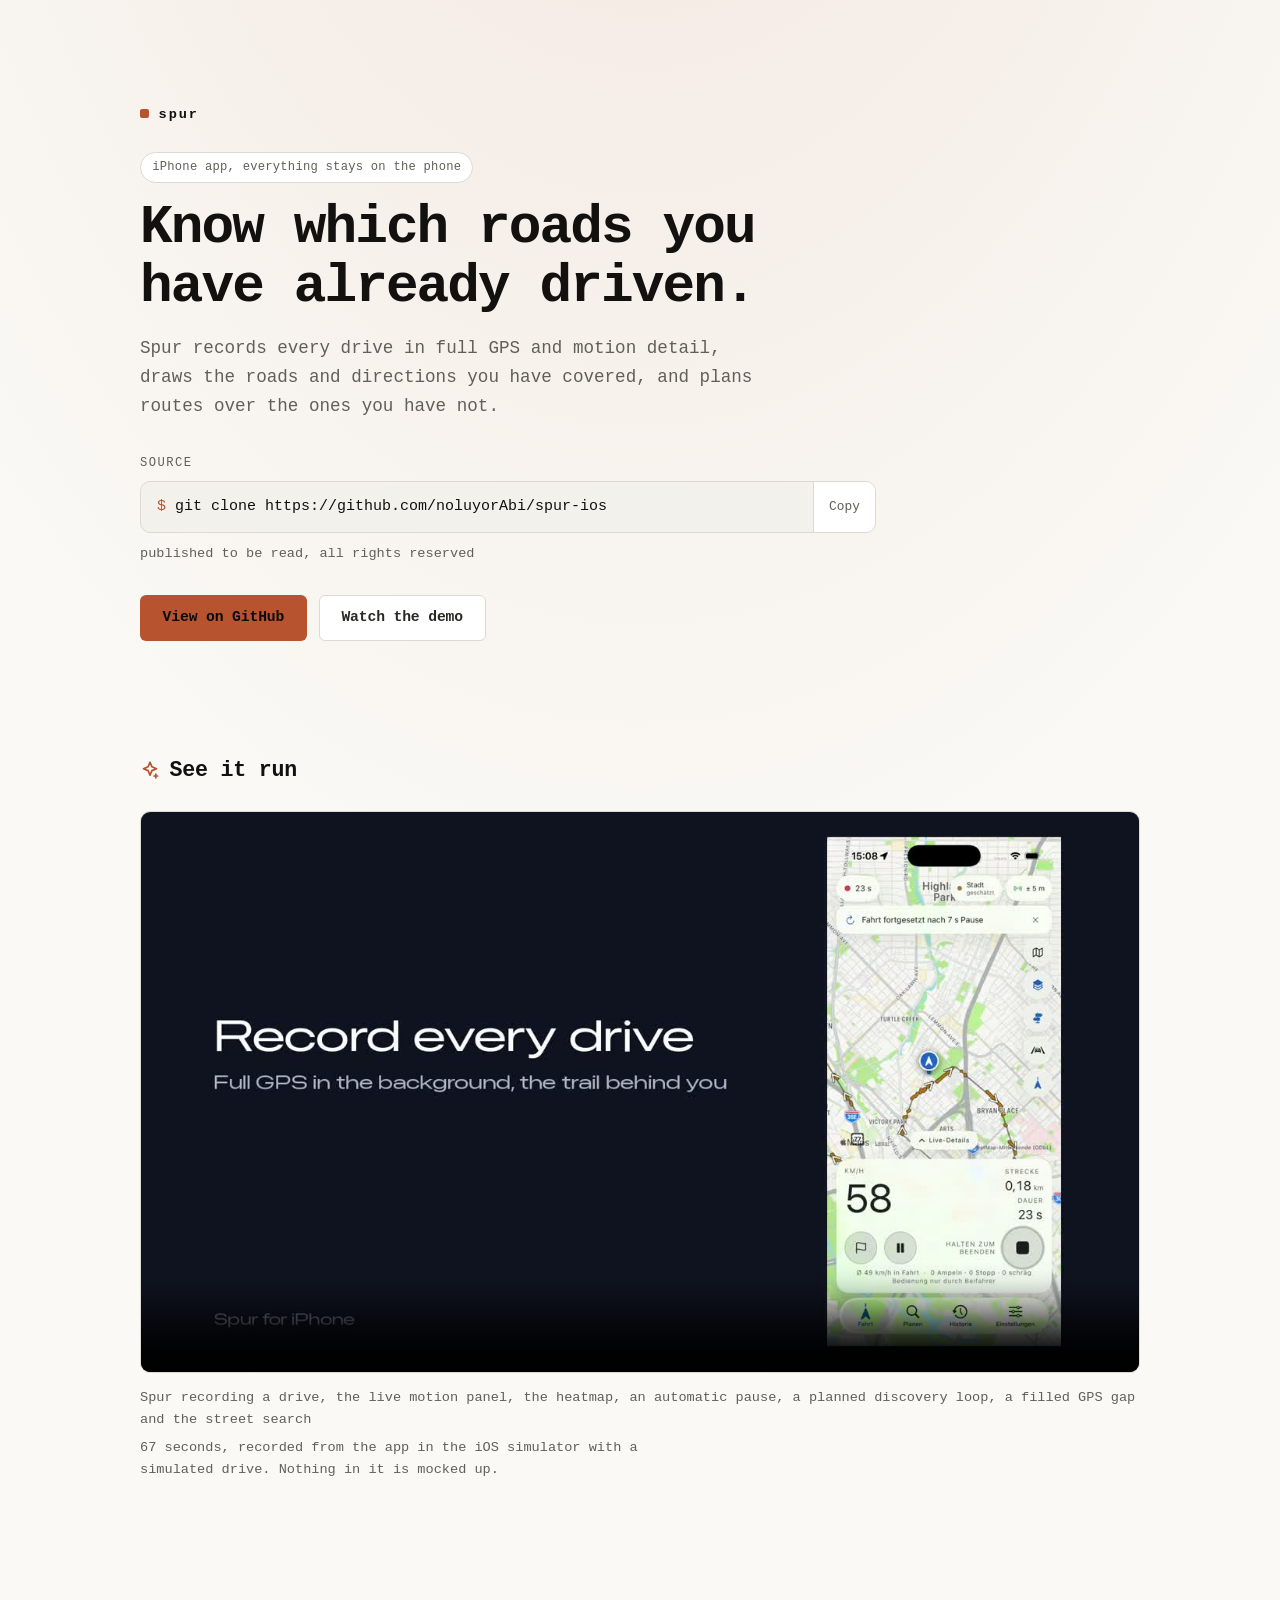
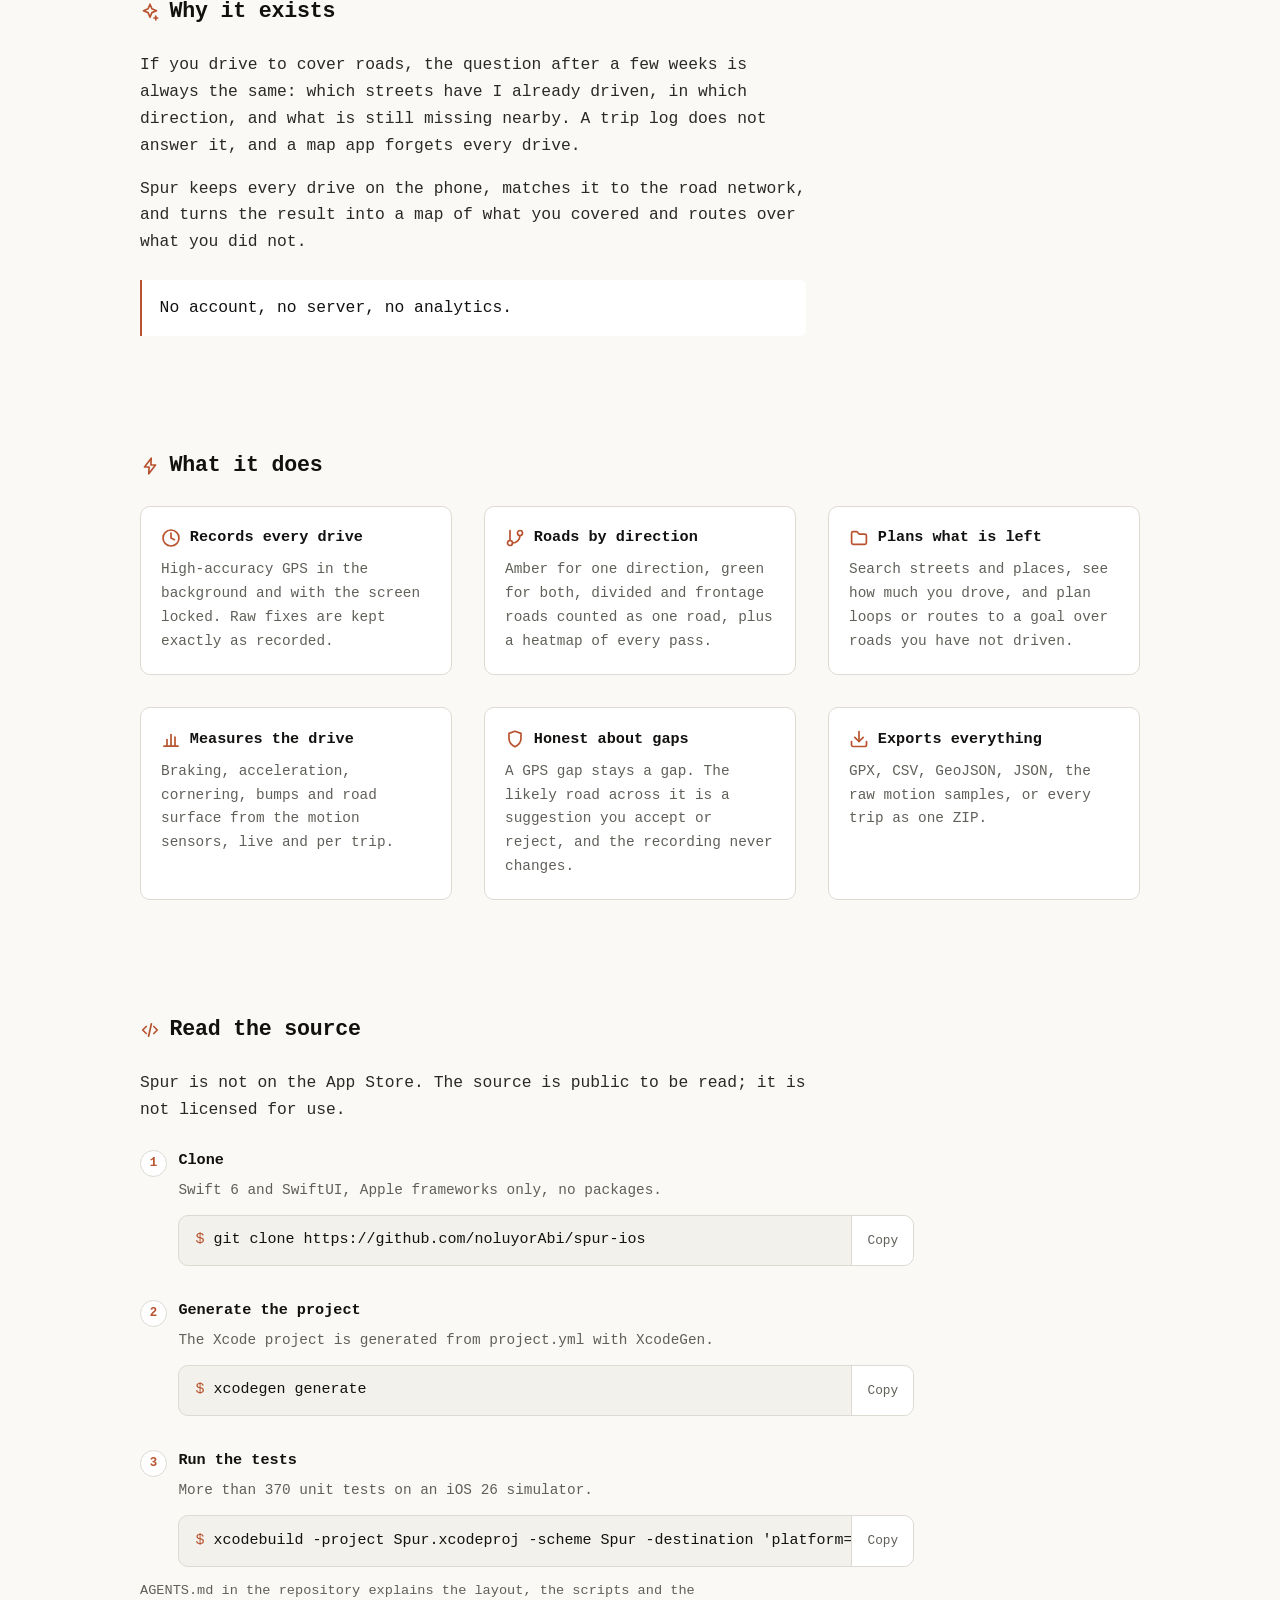
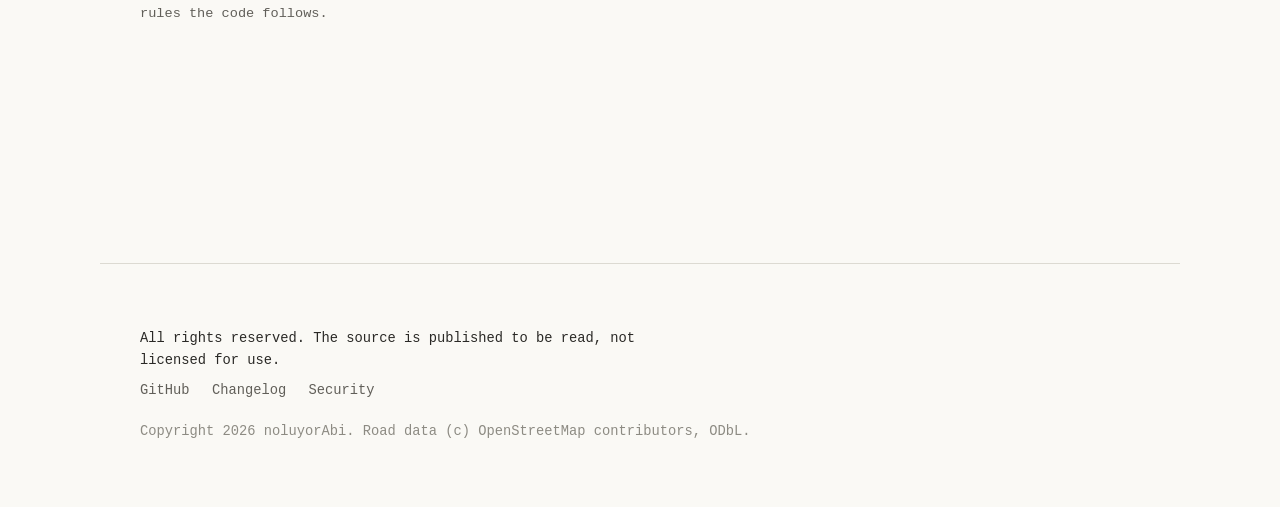
==== landing/index.html @ 92e5b40a "docs: landing page and the link to it landing/ is a static page deployed to spur-ios.vercel.app, gen" ====
<!doctype html>
<html lang="en">
<head>
  <meta charset="utf-8">
  <meta name="viewport" content="width=device-width, initial-scale=1">

  <!--
    Everything between launch:head:start and launch:head:end is generated from
    content.json by sync.mjs. Do not hand edit it; edit content.json and run
    "node sync.mjs".
  -->
  <!-- launch:head:start -->
  <title>Spur, know which roads you have already driven</title>
  <meta name="description" content="An iPhone app that records every drive in full GPS and motion detail, shows the roads and directions you have covered, and plans routes over the ones you have not. Everything stays on the phone.">
  <meta name="theme-color" content="#0e1220">
  <link rel="canonical" href="https://spur-ios.vercel.app">

  <meta property="og:type" content="website">
  <meta property="og:site_name" content="Spur">
  <meta property="og:title" content="Spur, know which roads you have already driven">
  <meta property="og:description" content="An iPhone app that records every drive in full GPS and motion detail, shows the roads and directions you have covered, and plans routes over the ones you have not. Everything stays on the phone.">
  <meta property="og:url" content="https://spur-ios.vercel.app">
  <meta property="og:image" content="https://spur-ios.vercel.app/assets/social-card.png">
  <meta property="og:image:alt" content="Spur on an iPhone: every road you have driven, amber one way, green both ways">
  <meta property="og:image:width" content="1200">
  <meta property="og:image:height" content="630">

  <meta name="twitter:card" content="summary_large_image">
  <meta name="twitter:title" content="Spur, know which roads you have already driven">
  <meta name="twitter:description" content="An iPhone app that records every drive in full GPS and motion detail, shows the roads and directions you have covered, and plans routes over the ones you have not. Everything stays on the phone.">
  <meta name="twitter:image" content="https://spur-ios.vercel.app/assets/social-card.png">
  <meta name="twitter:image:alt" content="Spur on an iPhone: every road you have driven, amber one way, green both ways">
  <!-- launch:head:end -->

  <link rel="icon" href="assets/favicon.svg" type="image/svg+xml">
  <link rel="stylesheet" href="styles.css">
  <script src="app.js" defer></script>
</head>

<body>
  <a class="skip-link" href="#main">Skip to content</a>

  <main id="main">

    <!-- Hero -->
    <section class="section hero" aria-labelledby="hero-heading">
      <!-- launch:hero:start -->
      <p class="wordmark">Spur</p>
      <p class="eyebrow">iPhone app, everything stays on the phone</p>
      <h1 class="hero-title" id="hero-heading">Know which roads you have already driven.</h1>
      <p class="hero-sub">Spur records every drive in full GPS and motion detail, draws the roads and directions you have covered, and plans routes over the ones you have not.</p>

      <div class="install-strip">
        <p class="install-label" id="hero-install-label">Source</p>
        <div class="copy">
          <pre class="copy-code" id="hero-install"><code>git clone https://github.com/noluyorAbi/spur-ios</code></pre>
          <button class="copy-btn" type="button" data-copy-target="hero-install" aria-label="Copy the command git clone https://github.com/noluyorAbi/spur-ios to the clipboard">
            <span class="copy-btn-label" aria-hidden="true">Copy</span>
          </button>
        </div>
        <p class="install-then">published to be read, all rights reserved</p>
      </div>

      <p class="cta-row">
        <a class="btn btn-primary" href="https://github.com/noluyorAbi/spur-ios?utm_source=landing&amp;utm_medium=hero-primary&amp;utm_campaign=spur-ios" data-utm-slot="hero-primary" rel="noopener">View on GitHub</a>
        <a class="btn btn-secondary" href="#demo" data-utm-slot="hero-secondary">Watch the demo</a>
      </p>
      <!-- launch:hero:end -->
    </section>

    <!-- Demo -->
    <section class="section section-demo" aria-labelledby="demo-heading">
      <!-- launch:demo:start -->
      <h2 class="section-title" id="demo-heading"><svg class="icon section-icon" viewBox="0 0 20 20" width="20" height="20" fill="none" stroke="currentColor" stroke-width="1.7" stroke-linecap="round" stroke-linejoin="round" aria-hidden="true" focusable="false"><path d="M10 2.2 l1.9 4.6 l4.6 1.9 l-4.6 1.9 l-1.9 4.6 l-1.9-4.6 l-4.6-1.9 l4.6-1.9 z"/><line x1="15.8" y1="14.2" x2="15.8" y2="17.8"/><line x1="14" y1="16" x2="17.6" y2="16"/></svg><span>See it run</span></h2>
      <figure class="demo">
        <video
          class="demo-video"
          src="assets/demo.mp4"
          poster="assets/demo-poster.jpg"
          width="1920"
          height="1080"
          controls
         
          loop
          playsinline
          preload="none"
          aria-label="Spur recording a drive, the live motion panel, the heatmap, an automatic pause, a planned discovery loop, a filled GPS gap and the street search">
          <p>Your browser cannot play this video. <a href="assets/demo.mp4">Download the recording</a> instead.</p>
        </video>
        <figcaption class="demo-caption">
          <p class="demo-alt">Spur recording a drive, the live motion panel, the heatmap, an automatic pause, a planned discovery loop, a filled GPS gap and the street search</p>
          <p class="caption">67 seconds, recorded from the app in the iOS simulator with a simulated drive. Nothing in it is mocked up.</p>
        </figcaption>
      </figure>
      <!-- launch:demo:end -->
    </section>

    <!-- Why this exists -->
    <section class="section section-why" aria-labelledby="why-heading">
      <!-- launch:why:start -->
      <h2 class="section-title" id="why-heading"><svg class="icon section-icon" viewBox="0 0 20 20" width="20" height="20" fill="none" stroke="currentColor" stroke-width="1.7" stroke-linecap="round" stroke-linejoin="round" aria-hidden="true" focusable="false"><path d="M10 2.2 l1.9 4.6 l4.6 1.9 l-4.6 1.9 l-1.9 4.6 l-1.9-4.6 l-4.6-1.9 l4.6-1.9 z"/><line x1="15.8" y1="14.2" x2="15.8" y2="17.8"/><line x1="14" y1="16" x2="17.6" y2="16"/></svg><span>Why it exists</span></h2>
      <p class="prose">If you drive to cover roads, the question after a few weeks is always the same: which streets have I already driven, in which direction, and what is still missing nearby. A trip log does not answer it, and a map app forgets every drive.</p>
      <p class="prose">Spur keeps every drive on the phone, matches it to the road network, and turns the result into a map of what you covered and routes over what you did not.</p>
      <p class="highlight">No account, no server, no analytics.</p>
      <!-- launch:why:end -->
    </section>

    <!-- Features -->
    <section class="section section-features" aria-labelledby="features-heading">
      <!-- launch:features:start -->
      <h2 class="section-title" id="features-heading"><svg class="icon section-icon" viewBox="0 0 20 20" width="20" height="20" fill="none" stroke="currentColor" stroke-width="1.7" stroke-linecap="round" stroke-linejoin="round" aria-hidden="true" focusable="false"><path d="M11.2 2.2 L4.5 11 h4.6 l-.3 6.8 L15.5 9 h-4.6 z"/></svg><span>What it does</span></h2>
      <ul class="grid">
        <li class="card">
          <h3 class="card-title"><svg class="icon card-icon" viewBox="0 0 20 20" width="20" height="20" fill="none" stroke="currentColor" stroke-width="1.7" stroke-linecap="round" stroke-linejoin="round" aria-hidden="true" focusable="false"><circle cx="10" cy="10" r="8"/><polyline points="10 5 10 10 13.4 11.7"/></svg><span>Records every drive</span></h3>
          <p class="card-body">High-accuracy GPS in the background and with the screen locked. Raw fixes are kept exactly as recorded.</p>
        </li>
        <li class="card">
          <h3 class="card-title"><svg class="icon card-icon" viewBox="0 0 20 20" width="20" height="20" fill="none" stroke="currentColor" stroke-width="1.7" stroke-linecap="round" stroke-linejoin="round" aria-hidden="true" focusable="false"><line x1="5" y1="2.5" x2="5" y2="12.5"/><circle cx="15" cy="5" r="2.5"/><circle cx="5" cy="15" r="2.5"/><path d="M15 7.5 a7.5 7.5 0 0 1-7.5 7.5"/></svg><span>Roads by direction</span></h3>
          <p class="card-body">Amber for one direction, green for both, divided and frontage roads counted as one road, plus a heatmap of every pass.</p>
        </li>
        <li class="card">
          <h3 class="card-title"><svg class="icon card-icon" viewBox="0 0 20 20" width="20" height="20" fill="none" stroke="currentColor" stroke-width="1.7" stroke-linecap="round" stroke-linejoin="round" aria-hidden="true" focusable="false"><path d="M4.2 3.6 H7.3 a1.6 1.6 0 0 1 1.28 .64 l.86 1.15 a1.6 1.6 0 0 0 1.28 .64 H15.8 a1.6 1.6 0 0 1 1.6 1.6 v7.2 a1.6 1.6 0 0 1-1.6 1.6 H4.2 a1.6 1.6 0 0 1-1.6-1.6 V5.2 a1.6 1.6 0 0 1 1.6-1.6 z"/></svg><span>Plans what is left</span></h3>
          <p class="card-body">Search streets and places, see how much you drove, and plan loops or routes to a goal over roads you have not driven.</p>
        </li>
        <li class="card">
          <h3 class="card-title"><svg class="icon card-icon" viewBox="0 0 20 20" width="20" height="20" fill="none" stroke="currentColor" stroke-width="1.7" stroke-linecap="round" stroke-linejoin="round" aria-hidden="true" focusable="false"><line x1="2.9" y1="17.1" x2="17.1" y2="17.1"/><line x1="6" y1="17.1" x2="6" y2="10.5"/><line x1="10" y1="17.1" x2="10" y2="5.5"/><line x1="14" y1="17.1" x2="14" y2="8.2"/></svg><span>Measures the drive</span></h3>
          <p class="card-body">Braking, acceleration, cornering, bumps and road surface from the motion sensors, live and per trip.</p>
        </li>
        <li class="card">
          <h3 class="card-title"><svg class="icon card-icon" viewBox="0 0 20 20" width="20" height="20" fill="none" stroke="currentColor" stroke-width="1.7" stroke-linecap="round" stroke-linejoin="round" aria-hidden="true" focusable="false"><path d="M10 2.2 l6 2.2 v5.1 c0 3.9-2.6 6.5-6 8.3 c-3.4-1.8-6-4.4-6-8.3 V4.4 z"/></svg><span>Honest about gaps</span></h3>
          <p class="card-body">A GPS gap stays a gap. The likely road across it is a suggestion you accept or reject, and the recording never changes.</p>
        </li>
        <li class="card">
          <h3 class="card-title"><svg class="icon card-icon" viewBox="0 0 20 20" width="20" height="20" fill="none" stroke="currentColor" stroke-width="1.7" stroke-linecap="round" stroke-linejoin="round" aria-hidden="true" focusable="false"><path d="M17.5 12.5 v3.3 a1.7 1.7 0 0 1-1.7 1.7 H4.2 a1.7 1.7 0 0 1-1.7-1.7 v-3.3"/><polyline points="5.8 8.3 10 12.5 14.2 8.3"/><line x1="10" y1="12.5" x2="10" y2="2.5"/></svg><span>Exports everything</span></h3>
          <p class="card-body">GPX, CSV, GeoJSON, JSON, the raw motion samples, or every trip as one ZIP.</p>
        </li>
      </ul>
      <!-- launch:features:end -->
    </section>

    <!-- Install and usage -->
    <section class="section section-install" aria-labelledby="install-heading">
      <!-- launch:install:start -->
      <h2 class="section-title" id="install-heading"><svg class="icon section-icon" viewBox="0 0 20 20" width="20" height="20" fill="none" stroke="currentColor" stroke-width="1.7" stroke-linecap="round" stroke-linejoin="round" aria-hidden="true" focusable="false"><polyline points="6.2 6.5 2.7 10 6.2 13.5"/><polyline points="13.8 6.5 17.3 10 13.8 13.5"/><line x1="11.4" y1="3.8" x2="8.6" y2="16.2"/></svg><span>Read the source</span></h2>
      <p class="prose">Spur is not on the App Store. The source is public to be read; it is not licensed for use.</p>
      <ol class="steps">
        <li class="step">
          <h3 class="step-title">Clone</h3>
          <p class="step-body">Swift 6 and SwiftUI, Apple frameworks only, no packages.</p>
          <div class="copy">
          <pre class="copy-code" id="install-step-1"><code>git clone https://github.com/noluyorAbi/spur-ios</code></pre>
          <button class="copy-btn" type="button" data-copy-target="install-step-1" aria-label="Copy the command git clone https://github.com/noluyorAbi/spur-ios to the clipboard">
            <span class="copy-btn-label" aria-hidden="true">Copy</span>
          </button>
        </div>
        </li>
        <li class="step">
          <h3 class="step-title">Generate the project</h3>
          <p class="step-body">The Xcode project is generated from project.yml with XcodeGen.</p>
          <div class="copy">
          <pre class="copy-code" id="install-step-2"><code>xcodegen generate</code></pre>
          <button class="copy-btn" type="button" data-copy-target="install-step-2" aria-label="Copy the command xcodegen generate to the clipboard">
            <span class="copy-btn-label" aria-hidden="true">Copy</span>
          </button>
        </div>
        </li>
        <li class="step">
          <h3 class="step-title">Run the tests</h3>
          <p class="step-body">More than 370 unit tests on an iOS 26 simulator.</p>
          <div class="copy">
          <pre class="copy-code" id="install-step-3"><code>xcodebuild -project Spur.xcodeproj -scheme Spur -destination 'platform=iOS Simulator,name=iPhone 17 Pro' test</code></pre>
          <button class="copy-btn" type="button" data-copy-target="install-step-3" aria-label="Copy the command xcodebuild -project Spur.xcodeproj -scheme Spur -destination 'platform=iOS Simulator,name=iPhone 17 Pro' test to the clipboard">
            <span class="copy-btn-label" aria-hidden="true">Copy</span>
          </button>
        </div>
        </li>
      </ol>
      <p class="note">AGENTS.md in the repository explains the layout, the scripts and the rules the code follows.</p>
      <!-- launch:install:end -->
    </section>

  </main>

  <footer class="section site-footer">
    <!-- launch:footer:start -->
      <p class="footer-license">All rights reserved. The source is published to be read, not licensed for use.</p>
      
      <nav class="footer-links" aria-label="Elsewhere">
        <a class="footer-link" href="https://github.com/noluyorAbi/spur-ios?utm_source=landing&amp;utm_medium=footer-repo&amp;utm_campaign=spur-ios" data-utm-slot="footer-repo" rel="noopener">GitHub</a>
        <a class="footer-link" href="https://github.com/noluyorAbi/spur-ios/blob/main/CHANGELOG.md?utm_source=landing&amp;utm_medium=footer-changelog&amp;utm_campaign=spur-ios" data-utm-slot="footer-changelog" rel="noopener">Changelog</a>
        <a class="footer-link" href="https://github.com/noluyorAbi/spur-ios/security/policy?utm_source=landing&amp;utm_medium=footer-security&amp;utm_campaign=spur-ios" data-utm-slot="footer-security" rel="noopener">Security</a>
      </nav>
      <p class="footer-copy">Copyright 2026 noluyorAbi. Road data (c) OpenStreetMap contributors, ODbL.</p>
    <!-- launch:footer:end -->
  </footer>

  <div class="toast" id="toast" role="status" aria-live="polite"></div>
</body>
</html>
---- landing/styles.css ----
/* ==========================================================================
   Landing page styles. No framework, no build step, no remote request.

   Palette and easing are the shared launch design tokens. They are identical
   to the ones the Remotion demo template uses, so the page and the video read
   as one piece of work. Change them in :root only.
   ========================================================================== */

/* --------------------------------------------------------------- typeface */
/*
  JetBrains Mono, resolved in this order:
    1. a copy already installed on the visitor's machine (local())
    2. a woff2 you drop into fonts/ (see fonts/README.md)
    3. the platform monospace stack in --font-mono

  Every source is same origin or local. Nothing here reaches a CDN, which is
  what keeps the strict Content-Security-Policy in vercel.json satisfiable.
  If you ship no woff2 the @font-face block simply does not match and the
  fallback stack takes over, which is a supported outcome, not a bug.
*/
@font-face {
  font-family: "JetBrains Mono Local";
  font-style: normal;
  font-weight: 400 700;
  font-display: swap;
  src:
    local("JetBrains Mono"),
    local("JetBrainsMono-Regular"),
    url("fonts/JetBrainsMono-Regular.woff2") format("woff2");
}

@font-face {
  font-family: "JetBrains Mono Local";
  font-style: normal;
  font-weight: 700;
  font-display: swap;
  src:
    local("JetBrains Mono Bold"),
    local("JetBrainsMono-Bold"),
    url("fonts/JetBrainsMono-Bold.woff2") format("woff2");
}

/* ----------------------------------------------------------------- tokens */
:root {
  /* Shared launch tokens. Do not drift from these. */
  --coral: #d97757;
  --coral-deep: #c6613f;
  --bg: #0b0b0b;
  --frame: #060606;
  --panel: #1a1a19;
  --panel-high: #20201f;
  --border: #383835;
  --dim: #7b7974;
  --text: #e4e3dd;
  --bright: #faf9f5;

  /* Derived, not part of the shared set. --dim sits at 4.3:1 on --bg, which is
     below the 4.5:1 body text floor, so it is used for rules, icons and
     decoration only. --dim-text is the readable secondary tone at 6.2:1. */
  --dim-text: #96948d;

  --ease: cubic-bezier(0.165, 0.84, 0.44, 1);
  --radius: 10px;
  --radius-sm: 6px;
  --measure: 68ch;
  --shell: 1080px;
  --gap: clamp(1rem, 3vw, 2rem);
  --section-y: clamp(3.5rem, 9vw, 7rem);

  --font-mono:
    "JetBrains Mono Local", ui-monospace, SFMono-Regular, "SF Mono", Menlo,
    Consolas, "Liberation Mono", monospace;

  color-scheme: dark light;
}

/* The dark treatment is the design. Light mode is a faithful inversion for
   people who have asked their operating system for one. */
@media (prefers-color-scheme: light) {
  :root {
    --coral: #b8532f;
    --coral-deep: #97401f;
    --bg: #faf9f5;
    --frame: #f2f1eb;
    --panel: #ffffff;
    --panel-high: #f6f5f0;
    --border: #dcdad2;
    --dim: #8d8b83;
    --dim-text: #615f59;
    --text: #2a2926;
    --bright: #121110;
  }
}

/* -------------------------------------------------------------- baseline */
*,
*::before,
*::after {
  box-sizing: border-box;
}

html {
  -webkit-text-size-adjust: 100%;
  scroll-behavior: smooth;
}

body {
  margin: 0;
  /* No element may push the page sideways. */
  overflow-x: hidden;
  background-color: var(--bg);
  background-image:
    radial-gradient(
      120% 70% at 50% -18%,
      color-mix(in srgb, var(--coral) 13%, transparent) 0%,
      transparent 62%
    );
  background-repeat: no-repeat;
  color: var(--text);
  font-family: var(--font-mono);
  font-size: clamp(0.95rem, 0.9rem + 0.2vw, 1.02rem);
  line-height: 1.65;
  font-variant-ligatures: none;
  -webkit-font-smoothing: antialiased;
}

img,
video,
svg {
  max-width: 100%;
}

a {
  color: var(--coral);
  text-decoration-color: color-mix(in srgb, var(--coral) 45%, transparent);
  text-underline-offset: 0.22em;
  transition: color 0.18s var(--ease);
}

a:hover {
  color: var(--bright);
  text-decoration-color: currentColor;
}

:focus-visible {
  outline: 2px solid var(--coral);
  outline-offset: 3px;
  border-radius: 3px;
}

::selection {
  background: color-mix(in srgb, var(--coral) 32%, transparent);
  color: var(--bright);
}

.skip-link {
  position: absolute;
  left: -9999px;
  top: 0;
  z-index: 10;
  padding: 0.65rem 1rem;
  background: var(--panel-high);
  border: 1px solid var(--border);
  border-radius: var(--radius-sm);
  color: var(--bright);
  text-decoration: none;
}

.skip-link:focus {
  left: 1rem;
  top: 1rem;
}

/* -------------------------------------------------------------- structure */
.section {
  width: 100%;
  max-width: var(--shell);
  margin-inline: auto;
  padding-inline: clamp(1.1rem, 5vw, 2.5rem);
  padding-block: var(--section-y);
}

.section + .section {
  padding-block-start: 0;
}

.section-title {
  display: flex;
  align-items: center;
  gap: 0.6rem;
  margin: 0 0 1.4rem;
  font-size: clamp(1.05rem, 0.95rem + 0.6vw, 1.35rem);
  font-weight: 700;
  letter-spacing: -0.01em;
  color: var(--bright);
}

.icon {
  flex: 0 0 auto;
  width: 20px;
  height: 20px;
}

.section-icon {
  color: var(--coral);
}

.prose {
  max-width: var(--measure);
  margin: 0 0 1rem;
  color: var(--text);
}

.note,
.caption {
  max-width: var(--measure);
  color: var(--dim-text);
  font-size: 0.85rem;
}

/* ------------------------------------------------------------------- hero */
.hero {
  padding-block-start: clamp(3rem, 10vw, 6.5rem);
  text-align: left;
}

.wordmark {
  margin: 0 0 1.6rem;
  font-size: 0.85rem;
  font-weight: 700;
  letter-spacing: 0.14em;
  text-transform: lowercase;
  color: var(--bright);
}

.wordmark::before {
  content: "";
  display: inline-block;
  width: 9px;
  height: 9px;
  margin-inline-end: 0.6rem;
  border-radius: 2px;
  background: var(--coral);
  vertical-align: baseline;
}

.eyebrow {
  display: inline-block;
  margin: 0 0 1rem;
  padding: 0.28rem 0.7rem;
  border: 1px solid var(--border);
  border-radius: 999px;
  background: var(--panel);
  color: var(--dim-text);
  font-size: 0.76rem;
  letter-spacing: 0.02em;
}

.hero-title {
  max-width: 20ch;
  margin: 0 0 1.1rem;
  font-size: clamp(1.9rem, 1.15rem + 3.6vw, 3.4rem);
  font-weight: 700;
  line-height: 1.08;
  letter-spacing: -0.035em;
  color: var(--bright);
  text-wrap: balance;
}

.hero-sub {
  max-width: 58ch;
  margin: 0 0 2rem;
  font-size: clamp(0.98rem, 0.93rem + 0.3vw, 1.1rem);
  color: var(--dim-text);
}

.install-strip {
  margin: 0 0 1.8rem;
}

.install-label {
  margin: 0 0 0.5rem;
  font-size: 0.76rem;
  letter-spacing: 0.12em;
  text-transform: uppercase;
  color: var(--dim-text);
}

.install-then {
  margin: 0.65rem 0 0;
  font-size: 0.85rem;
  color: var(--dim-text);
}

/* --------------------------------------------------------- copyable code */
.copy {
  display: flex;
  align-items: stretch;
  gap: 0;
  min-width: 0;
  max-width: 46rem;
  border: 1px solid var(--border);
  border-radius: var(--radius);
  background: var(--frame);
  overflow: hidden;
}

.copy-code {
  /* The code, and only the code, scrolls sideways. */
  flex: 1 1 auto;
  min-width: 0;
  margin: 0;
  padding: 0.85rem 1rem;
  overflow-x: auto;
  overscroll-behavior-x: contain;
  font-size: 0.92em;
  line-height: 1.5;
  color: var(--bright);
  white-space: pre;
  tab-size: 2;
}

.copy-code::before {
  content: "$ ";
  color: var(--coral);
}

.copy-btn {
  flex: 0 0 auto;
  padding-inline: 0.95rem;
  border: 0;
  border-inline-start: 1px solid var(--border);
  background: var(--panel);
  color: var(--dim-text);
  font: inherit;
  font-size: 0.8rem;
  cursor: pointer;
  transition:
    background-color 0.18s var(--ease),
    color 0.18s var(--ease);
}

.copy-btn:hover {
  background: var(--panel-high);
  color: var(--bright);
}

.copy-btn[data-copied="true"] {
  color: var(--coral);
}

/* ---------------------------------------------------------------- buttons */
.cta-row {
  display: flex;
  flex-wrap: wrap;
  gap: 0.75rem;
  margin: 0;
}

.btn {
  display: inline-flex;
  align-items: center;
  justify-content: center;
  min-height: 46px;
  padding: 0 1.35rem;
  border: 1px solid transparent;
  border-radius: var(--radius-sm);
  font-size: 0.92rem;
  font-weight: 700;
  letter-spacing: -0.01em;
  text-decoration: none;
  transition:
    transform 0.2s var(--ease),
    background-color 0.2s var(--ease),
    border-color 0.2s var(--ease),
    color 0.2s var(--ease);
}

.btn-primary {
  background: var(--coral);
  color: #0b0b0b;
}

.btn-primary:hover {
  background: var(--coral-deep);
  color: #0b0b0b;
  transform: translateY(-1px);
}

.btn-secondary {
  border-color: var(--border);
  background: var(--panel);
  color: var(--text);
}

.btn-secondary:hover {
  border-color: var(--dim);
  background: var(--panel-high);
  color: var(--bright);
  transform: translateY(-1px);
}

/* ------------------------------------------------------------------- demo */
.demo {
  margin: 0;
}

.demo-video {
  display: block;
  width: 100%;
  height: auto;
  aspect-ratio: 16 / 9;
  border: 1px solid var(--border);
  border-radius: var(--radius);
  background: var(--frame);
  object-fit: cover;
}

.demo-caption {
  margin-top: 0.85rem;
  color: var(--dim-text);
  font-size: 0.85rem;
}

.demo-alt {
  margin: 0;
}

.demo-caption .caption {
  margin: 0.35rem 0 0;
}

/* -------------------------------------------------------------------- why */
.highlight {
  max-width: var(--measure);
  margin: 1.5rem 0 0;
  padding: 0.9rem 1.1rem;
  border-inline-start: 2px solid var(--coral);
  border-radius: 0 var(--radius-sm) var(--radius-sm) 0;
  background: var(--panel);
  color: var(--bright);
}

/* --------------------------------------------------------------- features */
.grid {
  display: grid;
  grid-template-columns: repeat(auto-fit, minmax(min(100%, 15.5rem), 1fr));
  gap: var(--gap);
  margin: 0;
  padding: 0;
  list-style: none;
}

.card {
  padding: 1.15rem 1.25rem 1.3rem;
  border: 1px solid var(--border);
  border-radius: var(--radius);
  background: var(--panel);
  transition:
    border-color 0.22s var(--ease),
    background-color 0.22s var(--ease),
    transform 0.22s var(--ease);
}

.card:hover {
  border-color: color-mix(in srgb, var(--coral) 45%, var(--border));
  background: var(--panel-high);
  transform: translateY(-2px);
}

.card-title {
  display: flex;
  align-items: center;
  gap: 0.55rem;
  margin: 0 0 0.5rem;
  font-size: 0.95rem;
  font-weight: 700;
  color: var(--bright);
}

.card-icon {
  color: var(--coral);
}

.card-body {
  margin: 0;
  color: var(--dim-text);
  font-size: 0.9rem;
}

/* ---------------------------------------------------------------- install */
.steps {
  display: grid;
  /* minmax(0, 1fr), not auto: an auto track takes its minimum from the widest
     unbreakable command inside it, which pushes the whole page sideways on a
     narrow screen. */
  grid-template-columns: minmax(0, 1fr);
  gap: var(--gap);
  margin: 1.5rem 0 0;
  padding: 0;
  list-style: none;
  counter-reset: step;
}

.step {
  padding-inline-start: 2.4rem;
  position: relative;
  counter-increment: step;
}

.step::before {
  content: counter(step);
  position: absolute;
  inset-block-start: 0.1rem;
  inset-inline-start: 0;
  display: grid;
  place-items: center;
  width: 1.7rem;
  height: 1.7rem;
  border: 1px solid var(--border);
  border-radius: 50%;
  background: var(--panel);
  color: var(--coral);
  font-size: 0.78rem;
  font-weight: 700;
}

.step-title {
  margin: 0 0 0.35rem;
  font-size: 0.95rem;
  font-weight: 700;
  color: var(--bright);
}

.step-body {
  max-width: var(--measure);
  margin: 0 0 0.75rem;
  color: var(--dim-text);
  font-size: 0.9rem;
}

/* Any table dropped into the page scrolls inside its own box. */
.table-scroll {
  max-width: 100%;
  overflow-x: auto;
  overscroll-behavior-x: contain;
  border: 1px solid var(--border);
  border-radius: var(--radius);
}

.table-scroll table {
  width: 100%;
  border-collapse: collapse;
  font-size: 0.88rem;
}

.table-scroll th,
.table-scroll td {
  padding: 0.6rem 0.85rem;
  border-block-end: 1px solid var(--border);
  text-align: start;
  white-space: nowrap;
}

/* ----------------------------------------------------------------- footer */
.site-footer {
  padding-block: clamp(2.5rem, 6vw, 4rem);
  border-block-start: 1px solid var(--border);
  margin-block-start: var(--section-y);
  color: var(--dim-text);
  font-size: 0.86rem;
}

.footer-license {
  margin: 0 0 0.45rem;
  max-width: var(--measure);
  color: var(--text);
}

.footer-commercial {
  margin: 0 0 1.1rem;
}

.footer-links {
  display: flex;
  flex-wrap: wrap;
  gap: 0.4rem 1.4rem;
  margin-bottom: 1.1rem;
}

.footer-link {
  color: var(--dim-text);
  text-decoration: none;
}

.footer-link:hover {
  color: var(--bright);
  text-decoration: underline;
}

.footer-copy {
  margin: 0;
  color: var(--dim);
}

/* ------------------------------------------------------------------ toast */
.toast {
  position: fixed;
  inset-block-end: 1.25rem;
  inset-inline-start: 50%;
  z-index: 20;
  padding: 0.55rem 1rem;
  border: 1px solid var(--border);
  border-radius: 999px;
  background: var(--panel-high);
  color: var(--bright);
  font-size: 0.82rem;
  opacity: 0;
  transform: translate(-50%, 8px);
  pointer-events: none;
  transition:
    opacity 0.22s var(--ease),
    transform 0.22s var(--ease);
}

.toast[data-visible="true"] {
  opacity: 1;
  transform: translate(-50%, 0);
}

/* ------------------------------------------------------------ small print */
@media (max-width: 32rem) {
  .btn {
    width: 100%;
  }

  .copy-code {
    font-size: 0.86em;
  }
}

/* Motion is decoration here, never information. Removing it costs nothing. */
@media (prefers-reduced-motion: reduce) {
  html {
    scroll-behavior: auto;
  }

  *,
  *::before,
  *::after {
    animation-duration: 0.01ms !important;
    animation-iteration-count: 1 !important;
    transition-duration: 0.01ms !important;
    scroll-behavior: auto !important;
  }

  .btn:hover,
  .card:hover {
    transform: none;
  }
}

@media (forced-colors: active) {
  .card,
  .copy,
  .btn {
    border: 1px solid CanvasText;
  }
}

@media print {
  body {
    background: #ffffff;
    color: #000000;
  }

  .toast,
  .copy-btn,
  .skip-link {
    display: none;
  }
}
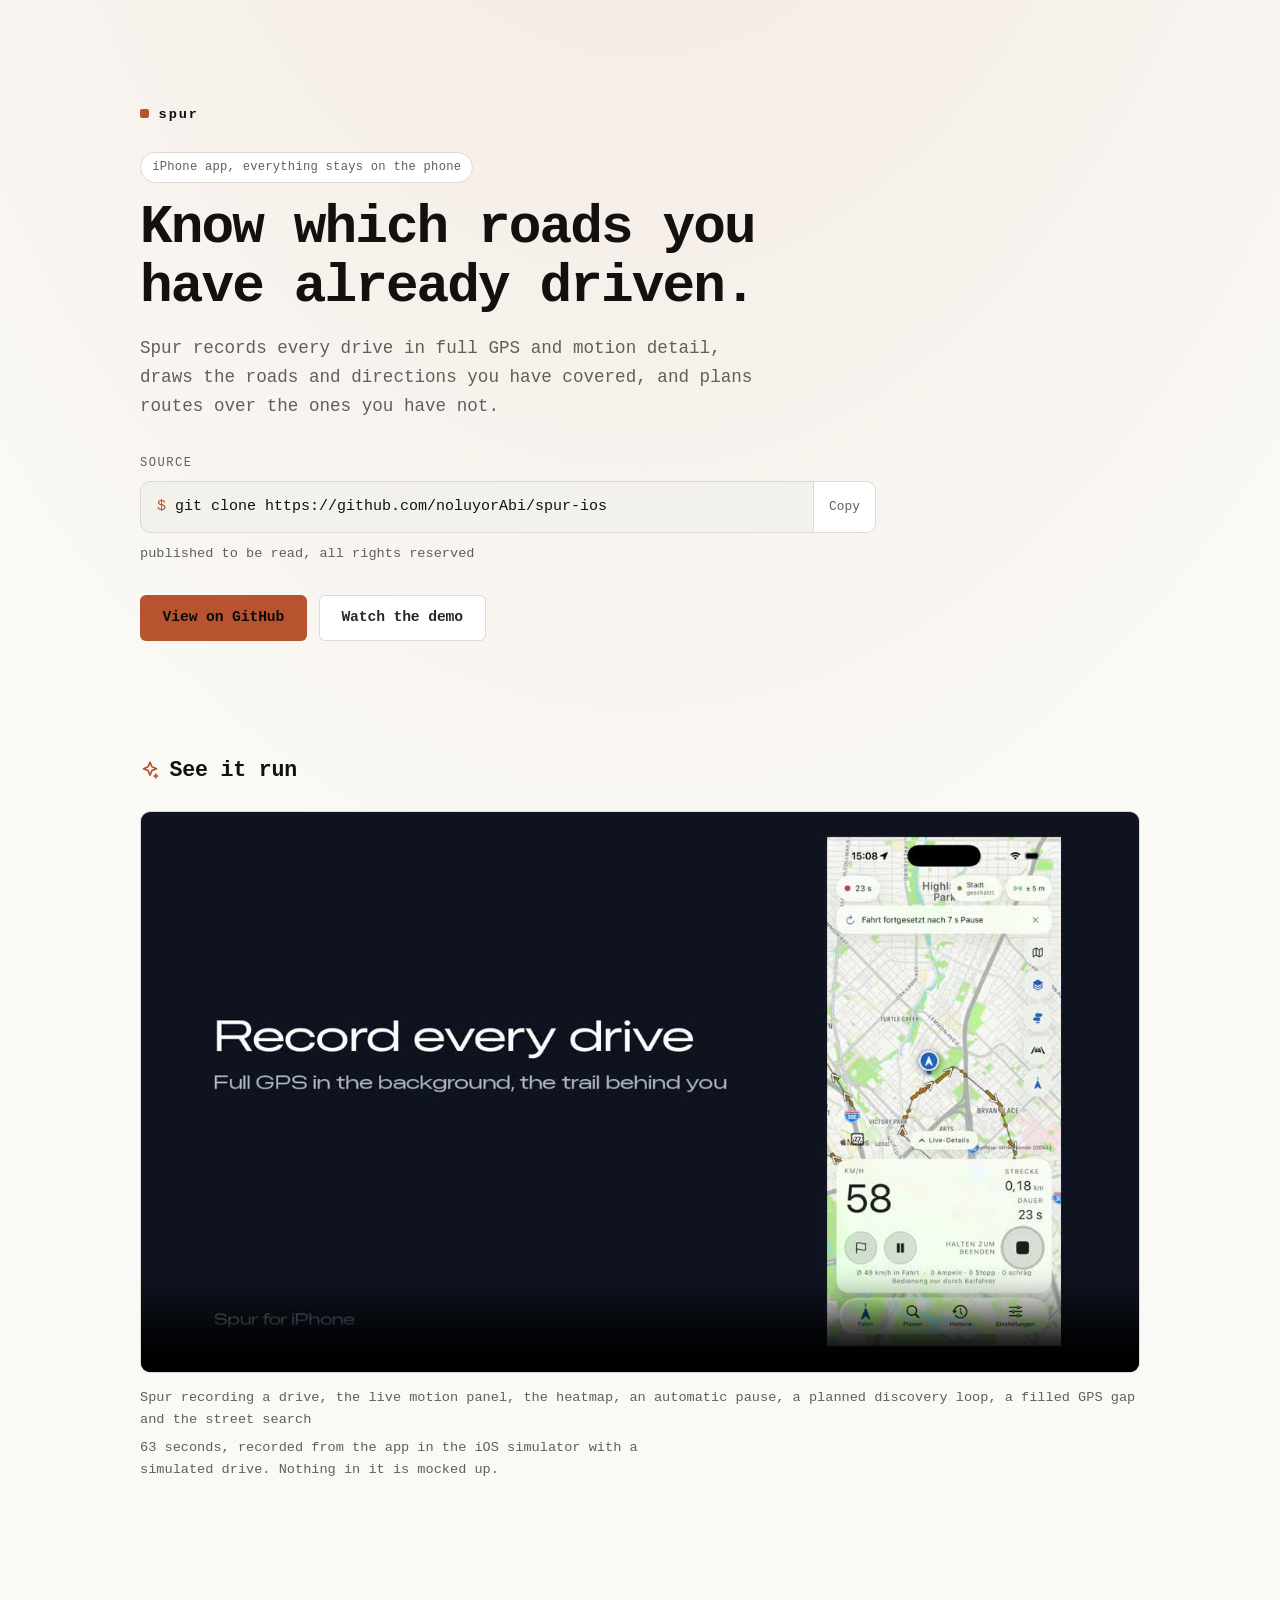
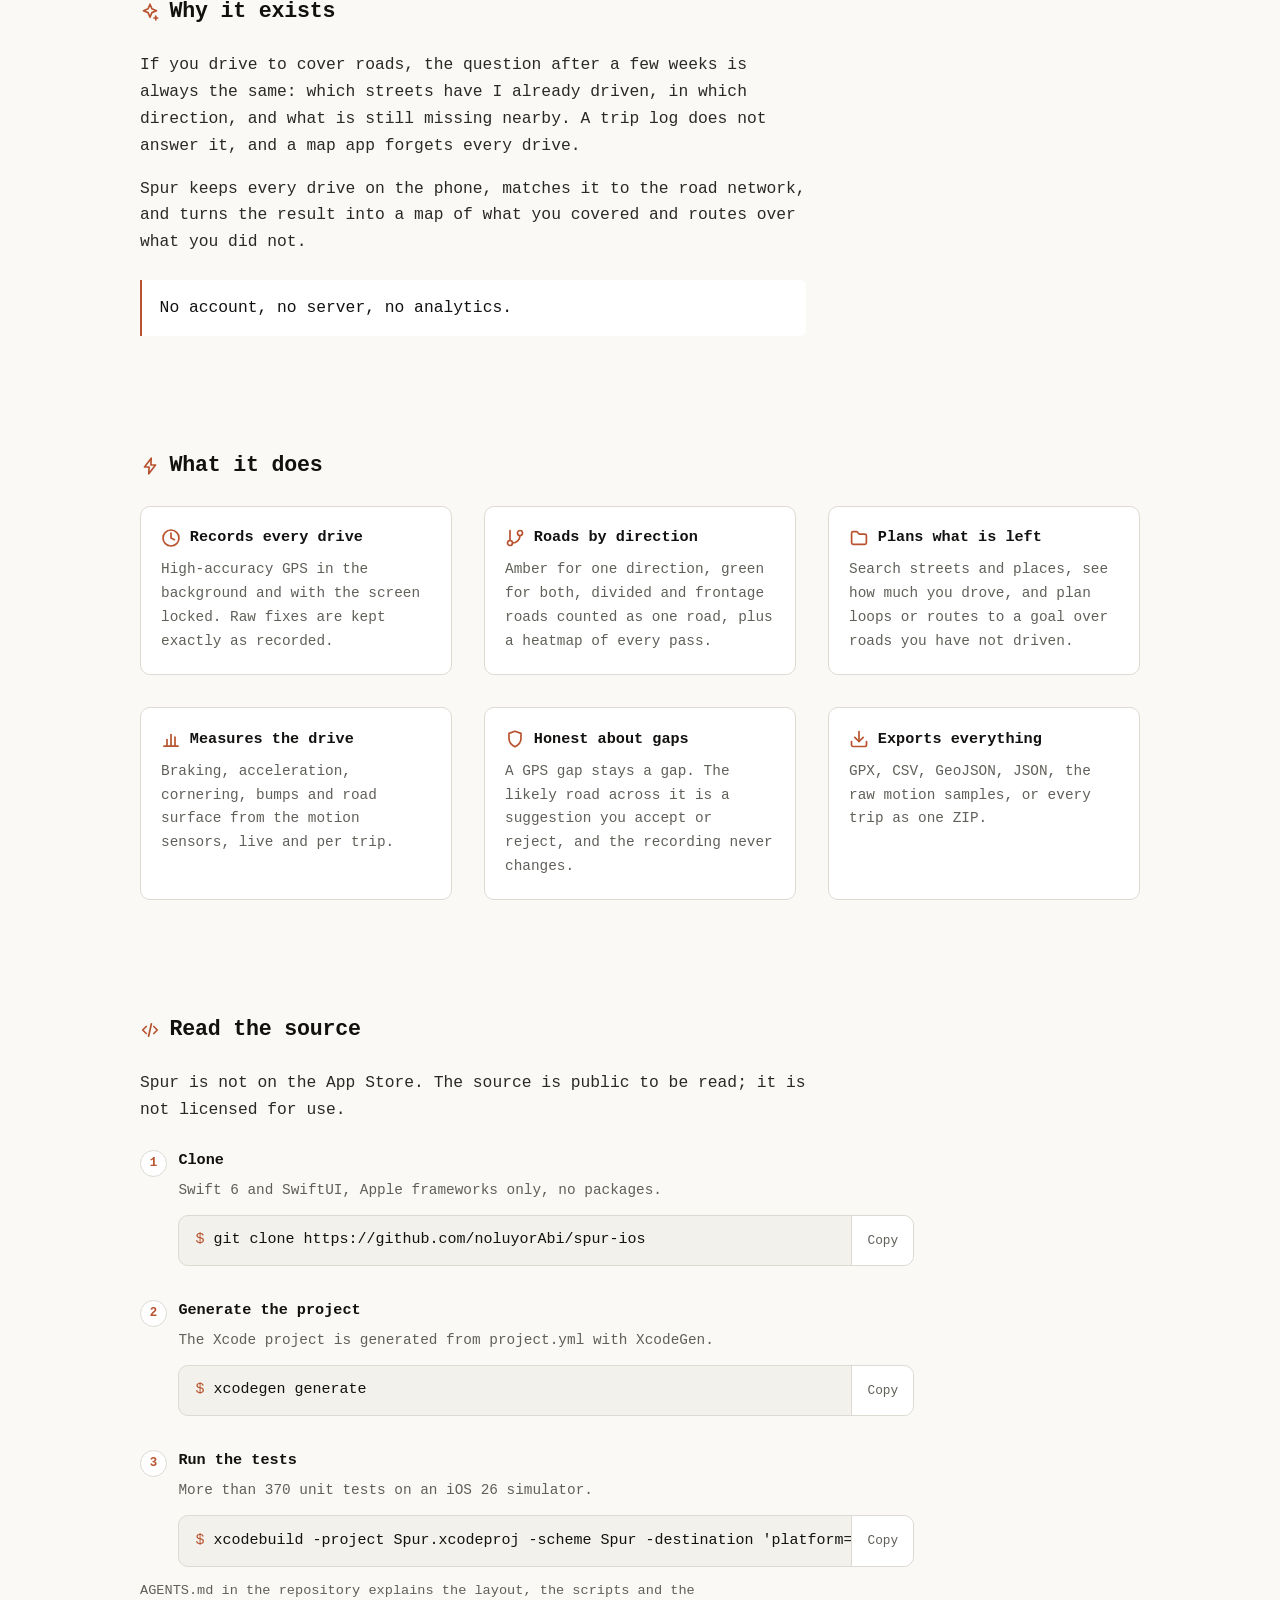
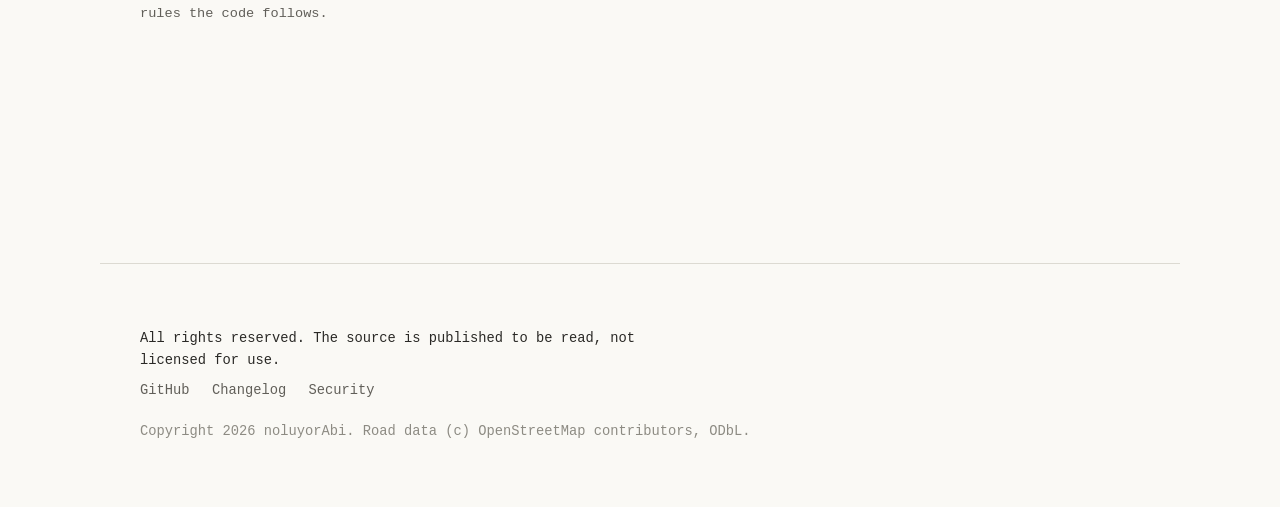
==== commit 30fac9b0: "docs: plan screen and demo without the location prompt The route screens were captured with "while u" ====
--- a/landing/index.html
+++ b/landing/index.html
@@ -89,7 +89,7 @@
         </video>
         <figcaption class="demo-caption">
           <p class="demo-alt">Spur recording a drive, the live motion panel, the heatmap, an automatic pause, a planned discovery loop, a filled GPS gap and the street search</p>
-          <p class="caption">67 seconds, recorded from the app in the iOS simulator with a simulated drive. Nothing in it is mocked up.</p>
+          <p class="caption">63 seconds, recorded from the app in the iOS simulator with a simulated drive. Nothing in it is mocked up.</p>
         </figcaption>
       </figure>
       <!-- launch:demo:end -->
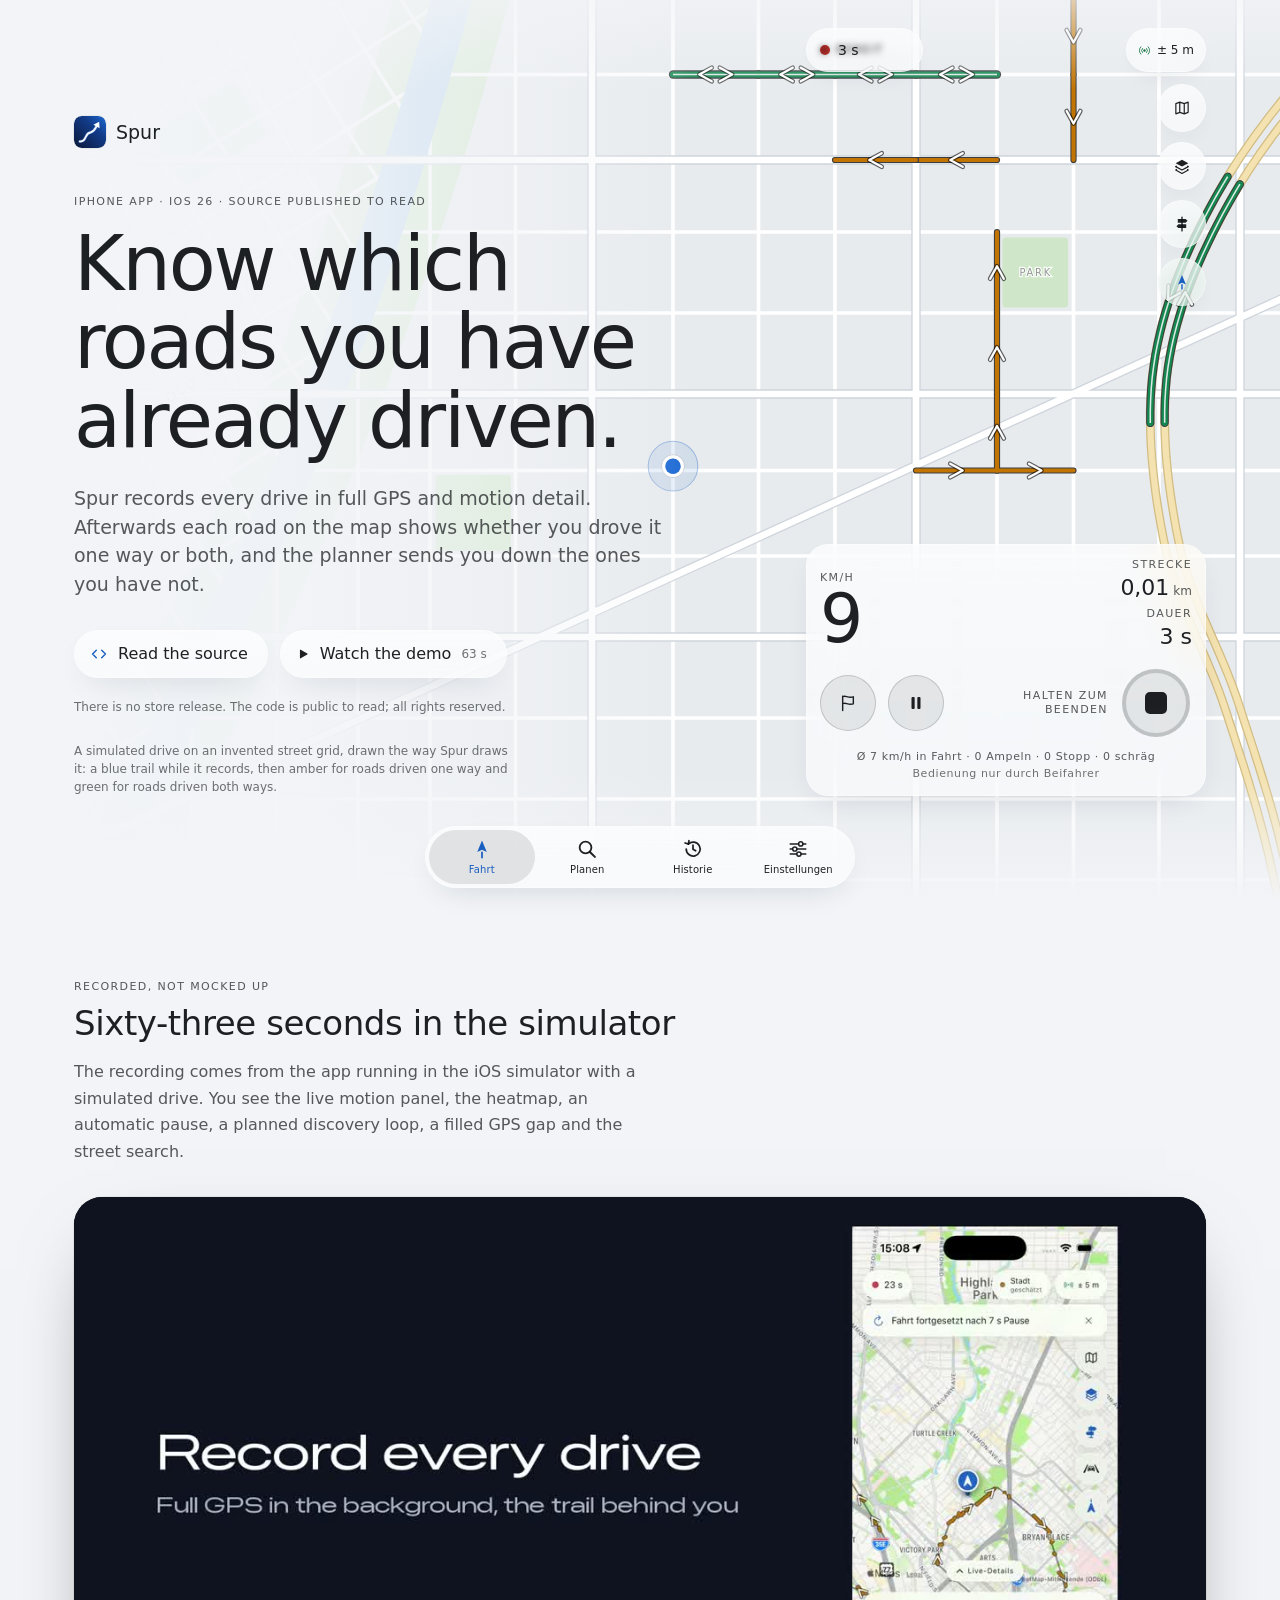
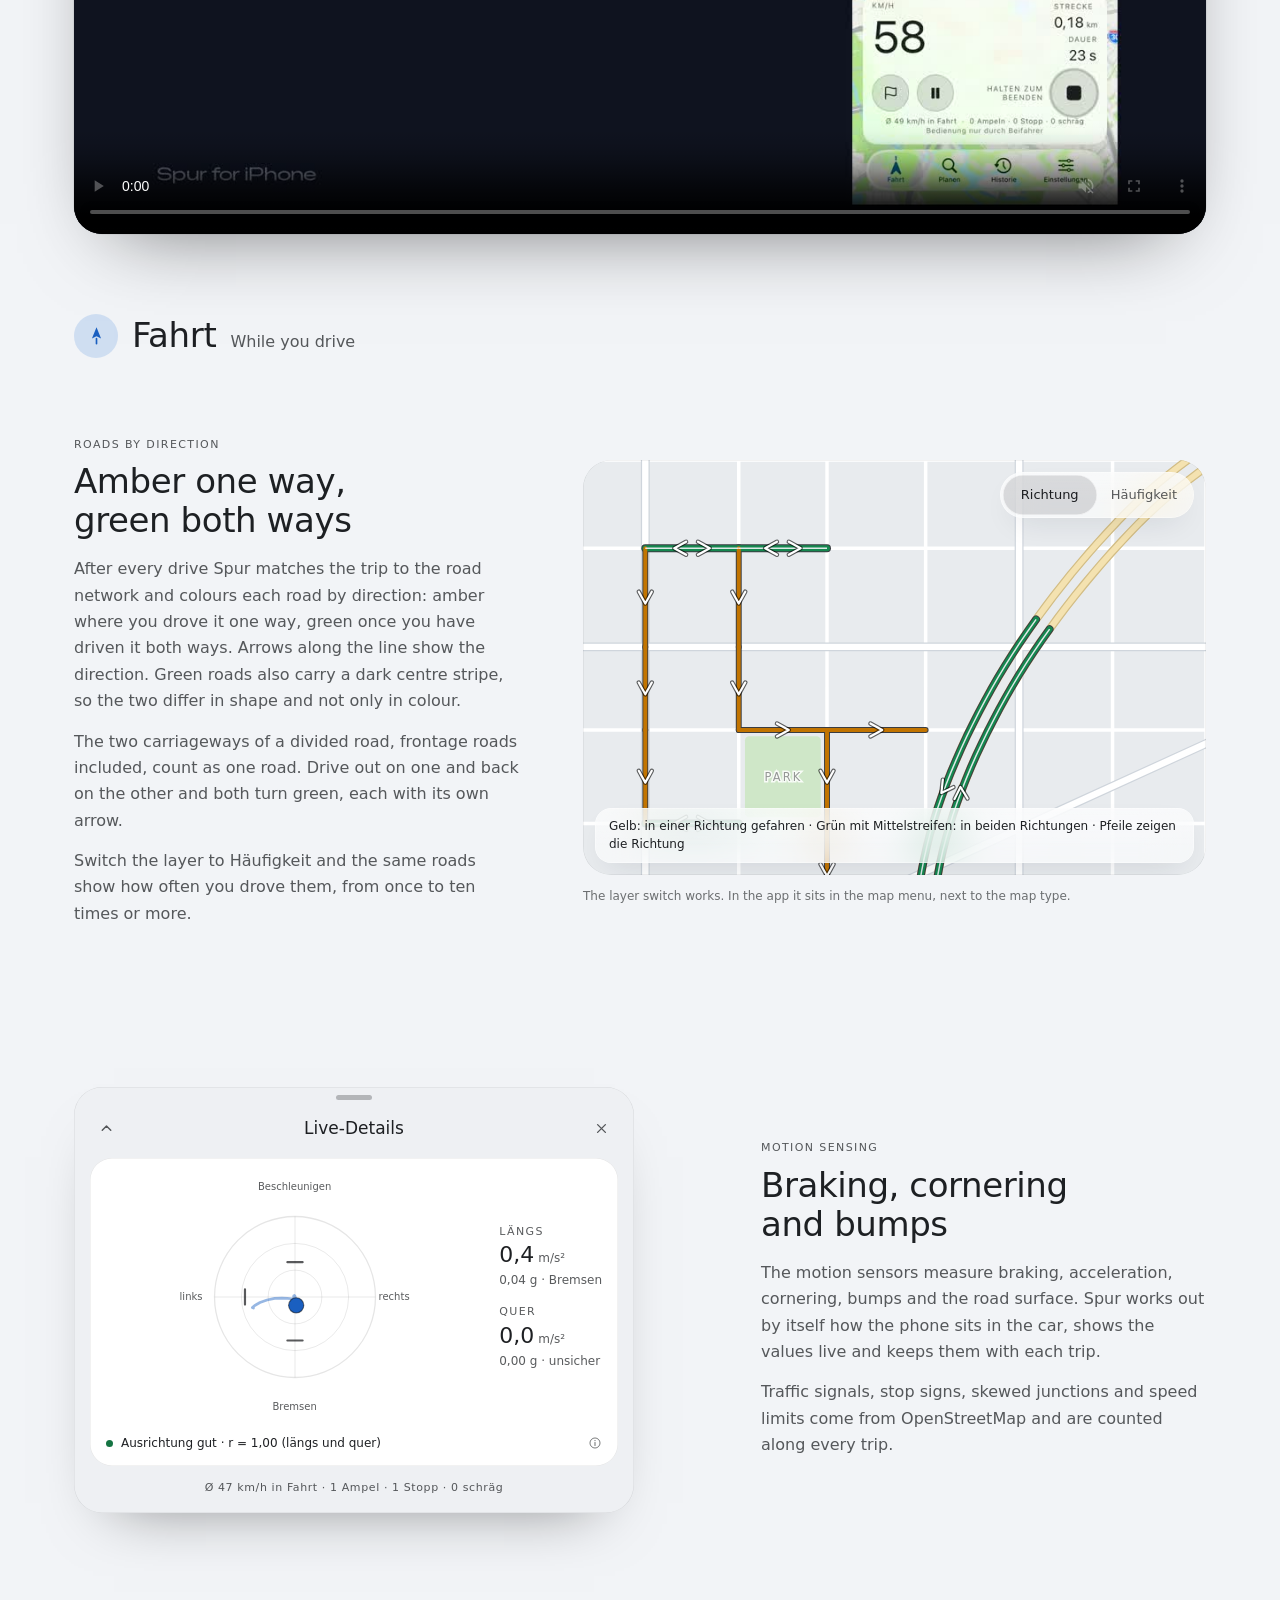
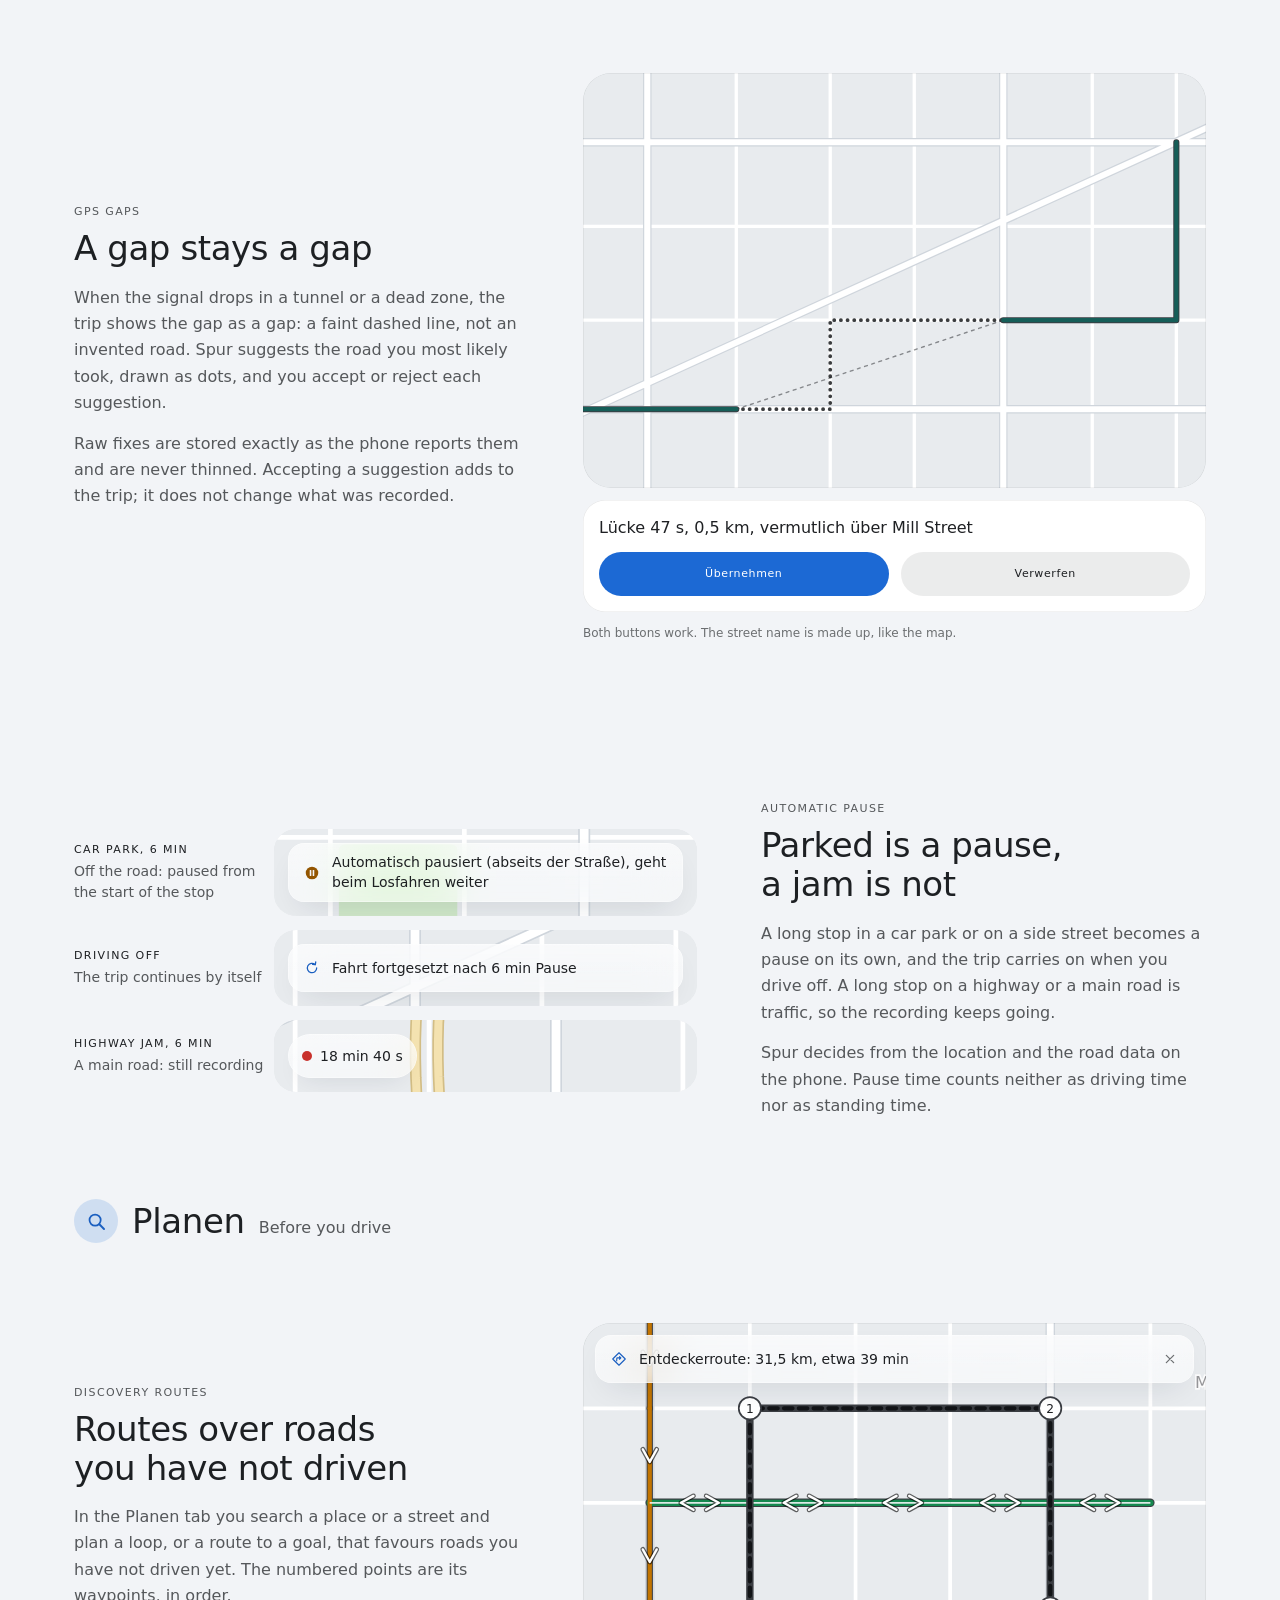
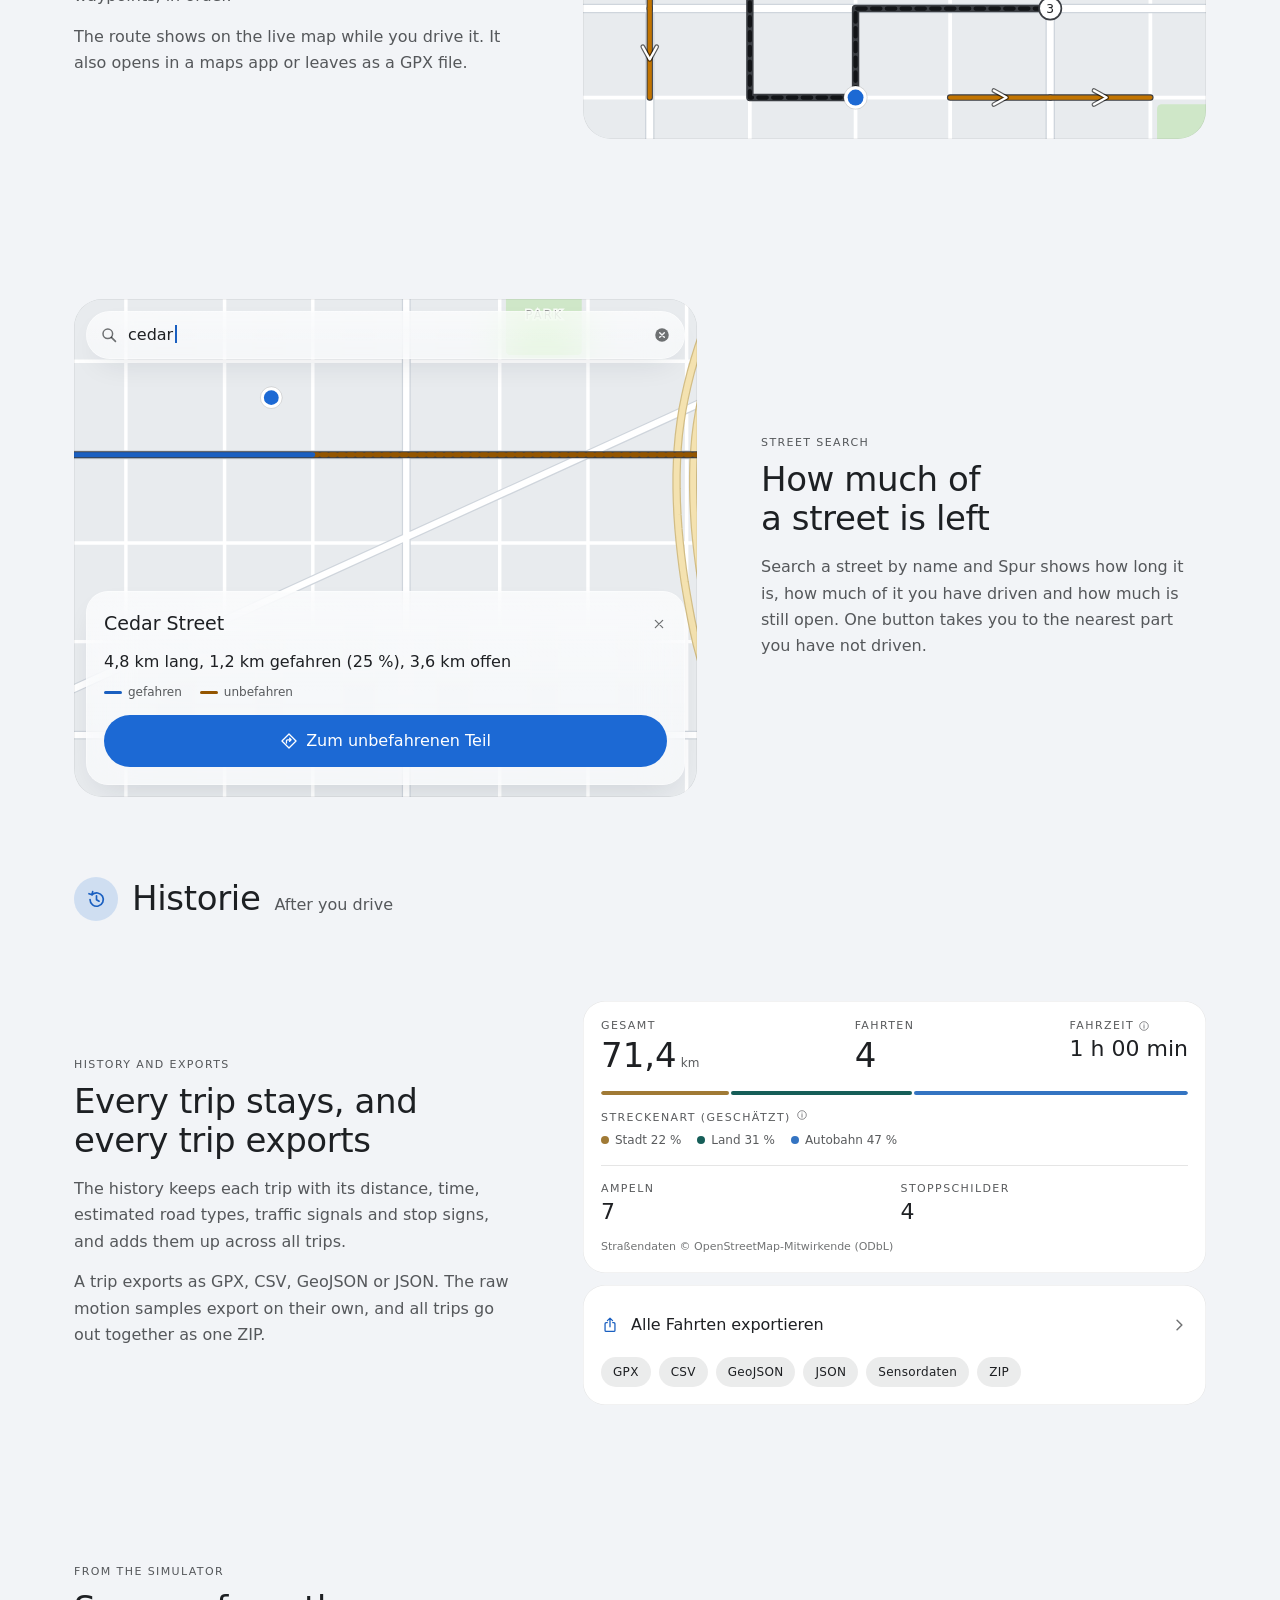
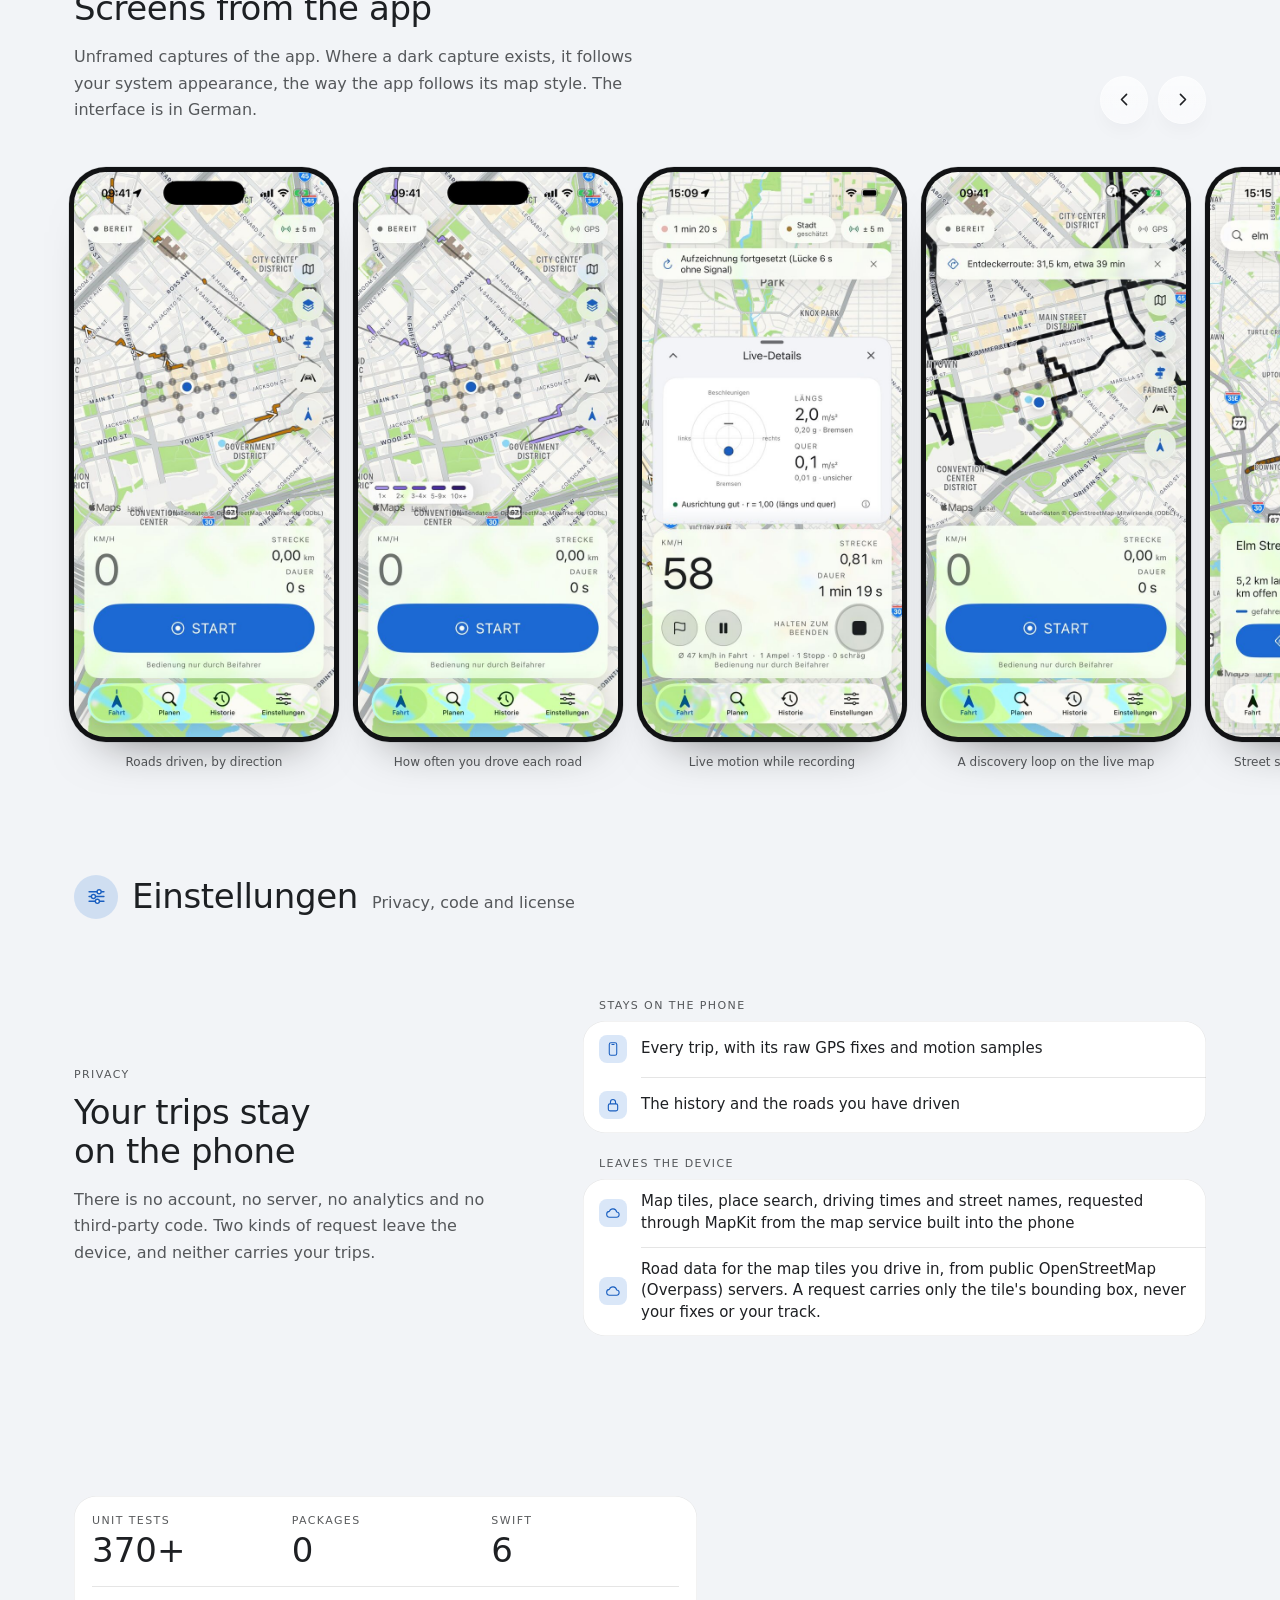
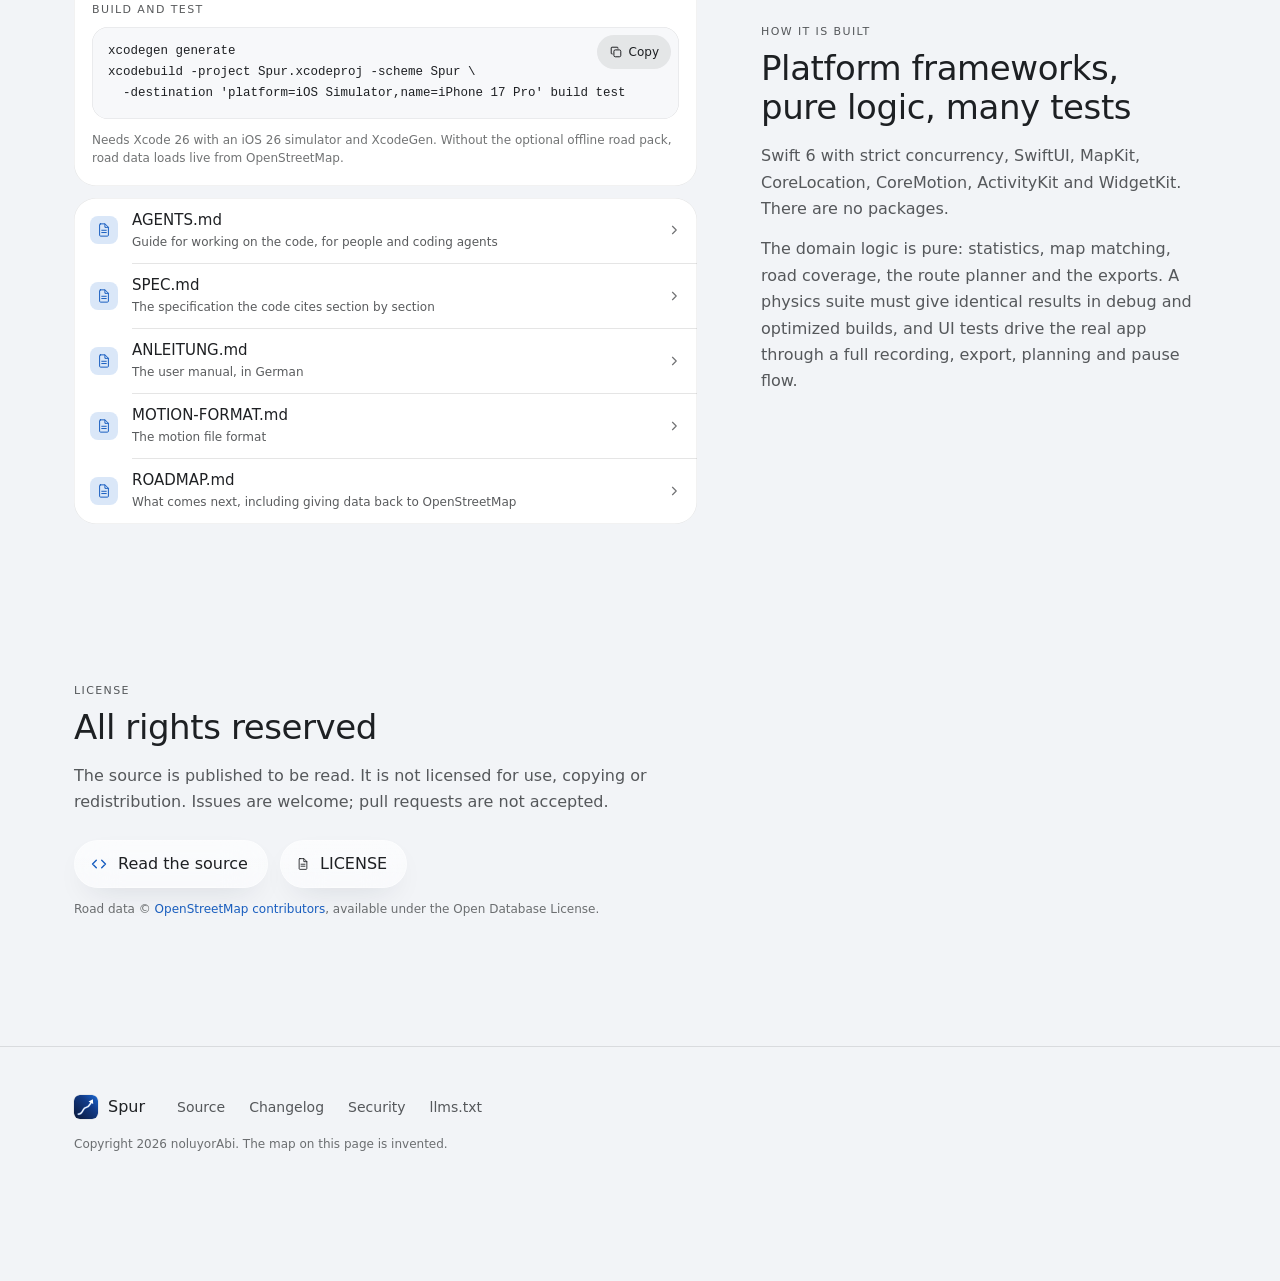
==== commit 415d36fa: "docs: landing page in the app's own style Claude-Session: https://claude.ai/code/session_01TghA1cZsQ" ====
--- a/landing/index.html
+++ b/landing/index.html
@@ -2,17 +2,12 @@
 <html lang="en">
 <head>
   <meta charset="utf-8">
-  <meta name="viewport" content="width=device-width, initial-scale=1">
-
-  <!--
-    Everything between launch:head:start and launch:head:end is generated from
-    content.json by sync.mjs. Do not hand edit it; edit content.json and run
-    "node sync.mjs".
-  -->
-  <!-- launch:head:start -->
+  <meta name="viewport" content="width=device-width, initial-scale=1, viewport-fit=cover">
   <title>Spur, know which roads you have already driven</title>
   <meta name="description" content="An iPhone app that records every drive in full GPS and motion detail, shows the roads and directions you have covered, and plans routes over the ones you have not. Everything stays on the phone.">
-  <meta name="theme-color" content="#0e1220">
+  <meta name="color-scheme" content="dark light">
+  <meta name="theme-color" content="#0a0c0f" media="(prefers-color-scheme: dark)">
+  <meta name="theme-color" content="#f2f4f7" media="(prefers-color-scheme: light)">
   <link rel="canonical" href="https://spur-ios.vercel.app">
 
   <meta property="og:type" content="website">
@@ -30,9 +25,9 @@
   <meta name="twitter:description" content="An iPhone app that records every drive in full GPS and motion detail, shows the roads and directions you have covered, and plans routes over the ones you have not. Everything stays on the phone.">
   <meta name="twitter:image" content="https://spur-ios.vercel.app/assets/social-card.png">
   <meta name="twitter:image:alt" content="Spur on an iPhone: every road you have driven, amber one way, green both ways">
-  <!-- launch:head:end -->
 
   <link rel="icon" href="assets/favicon.svg" type="image/svg+xml">
+  <link rel="apple-touch-icon" href="assets/apple-touch-icon.png">
   <link rel="stylesheet" href="styles.css">
   <script src="app.js" defer></script>
 </head>
@@ -40,160 +35,557 @@
 <body>
   <a class="skip-link" href="#main">Skip to content</a>
 
+  <svg class="map-defs" width="0" height="0" aria-hidden="true" focusable="false">
+  <defs>
+    <clipPath id="clip-left"><path d="M -560 -420 L 640 -420 C 520 120 420 560 150 1040 S -120 1380 -260 1460 L -560 1460 Z"/></clipPath>
+    <clipPath id="clip-right"><path d="M 640 -420 L 2260 -420 L 2260 1460 L -260 1460 S -120 1380 150 1040 C 420 560 520 120 640 -420 Z"/></clipPath>
+    <g id="chev"><path class="ch-u" d="M -6 -6.6 L 6 0 L -6 6.6"/><path class="ch-o" d="M -6 -6.6 L 6 0 L -6 6.6"/></g>
+    <g id="city">
+  <rect class="m-land" x="-600" y="-460" width="2900" height="1960"/>
+  <path class="m-park-band" d="M 640 -420 C 520 120 420 560 150 1040 S -120 1380 -260 1460"/>
+  <rect class="m-park" x="1116" y="416" width="73" height="78" rx="4"/>
+  <rect class="m-park" x="486" y="680" width="84" height="84" rx="4"/>
+  <path class="m-park" d="M 170 300 L 262 242 L 300 302 L 208 360 Z"/>
+  <rect class="m-park" x="1660" y="420" width="160" height="164" rx="4"/>
+  <rect class="m-park" x="1110" y="-112" width="80" height="76" rx="4"/>
+  <g clip-path="url(#clip-left)"><path class="m-road" d="M -2054.8 388.4 L 998.2 -1519.4 M -1889.4 -328.2 L 18.4 2724.8 M -2020.9 442.6 L 1032.1 -1465.1 M -1835.1 -362.1 L 72.6 2690.9 M -1987 496.9 L 1066 -1410.8 M -1780.8 -396 L 126.9 2657 M -1953 551.2 L 1099.9 -1356.5 M -1726.5 -429.9 L 181.2 2623 M -1919.1 605.5 L 1133.8 -1302.3 M -1672.3 -463.8 L 235.5 2589.1 M -1885.2 659.7 L 1167.8 -1248 M -1618 -497.8 L 289.7 2555.2 M -1851.3 714 L 1201.7 -1193.7 M -1563.7 -531.7 L 344 2521.3 M -1817.4 768.3 L 1235.6 -1139.4 M -1509.4 -565.6 L 398.3 2487.4 M -1783.5 822.6 L 1269.5 -1085.2 M -1455.2 -599.5 L 452.6 2453.5 M -1749.5 876.8 L 1303.4 -1030.9 M -1400.9 -633.4 L 506.8 2419.5 M -1715.6 931.1 L 1337.3 -976.6 M -1346.6 -667.3 L 561.1 2385.6 M -1681.7 985.4 L 1371.3 -922.3 M -1292.3 -701.3 L 615.4 2351.7 M -1647.8 1039.7 L 1405.2 -868.1 M -1238.1 -735.2 L 669.7 2317.8 M -1613.9 1093.9 L 1439.1 -813.8 M -1183.8 -769.1 L 723.9 2283.9 M -1580 1148.2 L 1473 -759.5 M -1129.5 -803 L 778.2 2250 M -1546.1 1202.5 L 1506.9 -705.2 M -1075.2 -836.9 L 832.5 2216.1 M -1512.1 1256.8 L 1540.8 -651 M -1021 -870.8 L 886.8 2182.1 M -1478.2 1311 L 1574.7 -596.7 M -966.7 -904.7 L 941 2148.2 M -1444.3 1365.3 L 1608.7 -542.4 M -912.4 -938.7 L 995.3 2114.3 M -1410.4 1419.6 L 1642.6 -488.1 M -858.1 -972.6 L 1049.6 2080.4 M -1376.5 1473.9 L 1676.5 -433.9 M -803.9 -1006.5 L 1103.9 2046.5 M -1342.6 1528.1 L 1710.4 -379.6 M -749.6 -1040.4 L 1158.1 2012.6 M -1308.7 1582.4 L 1744.3 -325.3 M -695.3 -1074.3 L 1212.4 1978.7 M -1274.7 1636.7 L 1778.2 -271 M -641 -1108.2 L 1266.7 1944.7 M -1240.8 1691 L 1812.1 -216.8 M -586.8 -1142.1 L 1321 1910.8 M -1206.9 1745.2 L 1846.1 -162.5 M -532.5 -1176.1 L 1375.2 1876.9 M -1173 1799.5 L 1880 -108.2 M -478.2 -1210 L 1429.5 1843 M -1139.1 1853.8 L 1913.9 -53.9 M -423.9 -1243.9 L 1483.8 1809.1 M -1105.2 1908.1 L 1947.8 0.3 M -369.7 -1277.8 L 1538.1 1775.2 M -1071.3 1962.3 L 1981.7 54.6 M -315.4 -1311.7 L 1592.3 1741.3 M -1037.3 2016.6 L 2015.6 108.9 M -261.1 -1345.6 L 1646.6 1707.3 M -1003.4 2070.9 L 2049.5 163.2 M -206.8 -1379.5 L 1700.9 1673.4 M -969.5 2125.2 L 2083.5 217.4 M -152.6 -1413.5 L 1755.2 1639.5 M -935.6 2179.4 L 2117.4 271.7 M -98.3 -1447.4 L 1809.4 1605.6 M -901.7 2233.7 L 2151.3 326 M -44 -1481.3 L 1863.7 1571.7 M -867.8 2288 L 2185.2 380.3 M 10.3 -1515.2 L 1918 1537.8 M -833.8 2342.3 L 2219.1 434.5 M 64.5 -1549.1 L 1972.3 1503.8 M -799.9 2396.5 L 2253 488.8 M 118.8 -1583 L 2026.5 1469.9 M -766 2450.8 L 2287 543.1 M 173.1 -1617 L 2080.8 1436 M -732.1 2505.1 L 2320.9 597.4 M 227.4 -1650.9 L 2135.1 1402.1 M -698.2 2559.4 L 2354.8 651.6 M 281.6 -1684.8 L 2189.4 1368.2"/></g>
+  <g clip-path="url(#clip-right)"><path class="m-road" d="M 40 -420 V 1460 M 130 -420 V 1460 M 215 -420 V 1460 M 310 -420 V 1460 M 400 -420 V 1460 M 480 -420 V 1460 M 575 -420 V 1460 M 750 -420 V 1460 M 845 -420 V 1460 M 930 -420 V 1460 M 1110 -420 V 1460 M 1195 -420 V 1460 M 1290 -420 V 1460 M 1470 -420 V 1460 M 1560 -420 V 1460 M 1650 -420 V 1460 M 1745 -420 V 1460 M 1925 -420 V 1460 M 2015 -420 V 1460 M 2110 -420 V 1460 M 2200 -420 V 1460 M -560 -300 H 2260 M -560 -210 H 2260 M -560 -30 H 2260 M -560 60 H 2260 M -560 150 H 2260 M -560 235 H 2260 M -560 410 H 2260 M -560 500 H 2260 M -560 675 H 2260 M -560 770 H 2260 M -560 950 H 2260 M -560 1040 H 2260 M -560 1130 H 2260 M -560 1310 H 2260 M -560 1400 H 2260"/></g>
+  <path class="m-water" d="M 640 -420 C 520 120 420 560 150 1040 S -120 1380 -260 1460"/>
+  <path class="m-major-case" d="M 660 -420 V 1460 M 1020 -420 V 1460 M 1380 -420 V 1460 M 1830 -420 V 1460 M -560 -120 H 2260 M -560 330 H 2260 M -560 590 H 2260 M -560 860 H 2260 M -560 1225 H 2260 M -100 1180 L 2260 104"/>
+  <path class="m-major" d="M 660 -420 V 1460 M 1020 -420 V 1460 M 1380 -420 V 1460 M 1830 -420 V 1460 M -560 -120 H 2260 M -560 330 H 2260 M -560 590 H 2260 M -560 860 H 2260 M -560 1225 H 2260 M -100 1180 L 2260 104"/>
+  <path class="m-fwy-case" d="M 1994.3 -265.6 L 1987.2 -258.5 L 1978.6 -249.8 L 1968.5 -239.7 L 1957.2 -228.3 L 1944.9 -215.9 L 1931.8 -202.6 L 1918 -188.8 L 1903.7 -174.4 L 1889.1 -159.8 L 1874.5 -145 L 1859.9 -130.4 L 1845.5 -116.1 L 1831.6 -102.3 L 1818.4 -89.2 L 1805.9 -76.9 L 1794.4 -65.7 L 1783.7 -55.3 L 1773.4 -45.3 L 1763.4 -35.6 L 1753.7 -26.2 L 1744.2 -17.1 L 1735 -8.2 L 1725.9 0.4 L 1717 8.9 L 1708.2 17.2 L 1699.4 25.4 L 1690.5 33.5 L 1681.7 41.5 L 1672.7 49.6 L 1663.6 57.6 L 1654.3 65.7 L 1644.8 73.9 L 1635.2 81.9 L 1625.4 89.7 L 1615.4 97.3 L 1605.3 104.8 L 1595.1 112.2 L 1584.8 119.5 L 1574.5 126.8 L 1564.1 134.1 L 1553.8 141.5 L 1543.5 149.1 L 1533.2 156.8 L 1523.1 164.7 L 1513.1 172.9 L 1503.3 181.3 L 1493.7 190.2 L 1484.3 199.4 L 1475.1 208.8 L 1466 218.6 L 1456.9 228.5 L 1447.9 238.7 L 1439 249.1 L 1430.1 259.7 L 1421.5 270.5 L 1412.9 281.4 L 1404.6 292.4 L 1396.4 303.5 L 1388.5 314.7 L 1380.8 325.9 L 1373.4 337.2 L 1366.3 348.5 L 1359.5 359.8 L 1353 371.1 L 1346.9 382.3 L 1340.9 393.6 L 1335.1 405 L 1329.5 416.4 L 1324.2 427.9 L 1319.1 439.5 L 1314.2 451.1 L 1309.6 462.8 L 1305.3 474.5 L 1301.2 486.4 L 1297.5 498.3 L 1294.1 510.3 L 1291.1 522.3 L 1288.4 534.4 L 1286 546.6 L 1284.1 558.9 L 1282.5 571.3 L 1281.4 583.8 L 1280.7 596.5 L 1280.3 609.3 L 1280.3 622.2 L 1280.6 635.1 L 1281.2 648 L 1282.1 660.9 L 1283.3 673.9 L 1284.7 686.7 L 1286.3 699.6 L 1288.1 712.3 L 1290.2 724.9 L 1292.4 737.3 L 1294.7 749.6 L 1297.2 761.7 L 1300 773.7 L 1303.2 785.5 L 1306.7 797 L 1310.6 808.4 L 1314.8 819.6 L 1319.1 830.6 L 1323.7 841.6 L 1328.3 852.5 L 1333.1 863.4 L 1337.8 874.4 L 1342.6 885.3 L 1347.2 896.4 L 1351.8 907.6 L 1356.2 919 L 1360.4 930.6 L 1364.4 942.5 L 1368.3 954.6 L 1372.2 966.6 L 1376.1 978.6 L 1379.9 990.5 L 1383.8 1002.5 L 1387.6 1014.5 L 1391.3 1026.7 L 1395 1039.1 L 1398.7 1051.8 L 1402.2 1064.7 L 1405.8 1078 L 1409.2 1091.7 L 1412.6 1105.8 L 1415.9 1120.5 L 1419 1135.7 L 1422.1 1151.5 L 1425.2 1168.5 L 1428.2 1187.3 L 1431.3 1207.5 L 1434.3 1228.8 L 1437.2 1250.9 L 1440.1 1273.5 L 1443 1296.4 L 1445.7 1319.1 L 1448.3 1341.4 L 1450.8 1363 L 1453.1 1383.6 L 1455.3 1402.9 L 1457.3 1420.5 L 1459.1 1436.3 L 1460.7 1449.9 L 1462.1 1461 M 1477.9 1459 L 1476.6 1448 L 1475 1434.5 L 1473.2 1418.7 L 1471.2 1401.1 L 1469 1381.8 L 1466.7 1361.2 L 1464.2 1339.5 L 1461.6 1317.2 L 1458.8 1294.4 L 1456 1271.5 L 1453.1 1248.9 L 1450.1 1226.6 L 1447.1 1205.2 L 1444 1184.8 L 1441 1165.9 L 1437.9 1148.5 L 1434.7 1132.5 L 1431.5 1117.1 L 1428.2 1102.2 L 1424.7 1087.9 L 1421.3 1074 L 1417.7 1060.5 L 1414.1 1047.4 L 1410.4 1034.6 L 1406.6 1022.1 L 1402.8 1009.8 L 1399 997.6 L 1395.2 985.6 L 1391.3 973.6 L 1387.4 961.7 L 1383.5 949.7 L 1379.6 937.5 L 1375.5 925.3 L 1371.2 913.4 L 1366.7 901.7 L 1362 890.3 L 1357.3 879.1 L 1352.5 868 L 1347.7 857.1 L 1343 846.2 L 1338.4 835.4 L 1334 824.6 L 1329.7 813.9 L 1325.7 803 L 1322 792.1 L 1318.5 781 L 1315.5 769.8 L 1312.8 758.3 L 1310.4 746.5 L 1308.1 734.4 L 1306 722.2 L 1304 709.8 L 1302.2 697.4 L 1300.6 684.9 L 1299.2 672.3 L 1298 659.7 L 1297.2 647.1 L 1296.6 634.5 L 1296.3 622 L 1296.3 609.5 L 1296.6 597.2 L 1297.4 585 L 1298.4 573 L 1299.9 561.1 L 1301.8 549.4 L 1304 537.7 L 1306.6 526 L 1309.6 514.4 L 1312.9 502.9 L 1316.4 491.3 L 1320.3 479.9 L 1324.5 468.5 L 1329 457.1 L 1333.7 445.8 L 1338.7 434.5 L 1344 423.3 L 1349.4 412.1 L 1355.1 401 L 1360.9 389.9 L 1367 378.9 L 1373.3 367.9 L 1379.9 356.9 L 1386.8 345.9 L 1394.1 334.8 L 1401.6 323.8 L 1409.4 312.9 L 1417.4 301.9 L 1425.6 291.1 L 1434 280.4 L 1442.5 269.9 L 1451.2 259.5 L 1460 249.2 L 1468.8 239.2 L 1477.8 229.4 L 1486.7 219.9 L 1495.7 210.6 L 1504.7 201.8 L 1514 193.3 L 1523.4 185.1 L 1533.1 177.2 L 1543 169.5 L 1553 161.9 L 1563.2 154.5 L 1573.4 147.1 L 1583.7 139.8 L 1594 132.5 L 1604.4 125.2 L 1614.7 117.7 L 1625 110.1 L 1635.2 102.3 L 1645.3 94.3 L 1655.2 86.1 L 1664.8 77.8 L 1674.2 69.6 L 1683.4 61.5 L 1692.4 53.4 L 1701.3 45.3 L 1710.2 37.1 L 1719.1 28.9 L 1728 20.5 L 1737 12 L 1746.1 3.3 L 1755.3 -5.6 L 1764.8 -14.7 L 1774.5 -24.1 L 1784.5 -33.8 L 1794.8 -43.8 L 1805.6 -54.3 L 1817.1 -65.5 L 1829.6 -77.8 L 1842.9 -91 L 1856.8 -104.8 L 1871.2 -119.1 L 1885.8 -133.7 L 1900.5 -148.5 L 1915 -163.1 L 1929.3 -177.5 L 1943.1 -191.4 L 1956.3 -204.6 L 1968.6 -217 L 1979.8 -228.4 L 1989.9 -238.5 L 1998.6 -247.2 L 2005.7 -254.4"/>
+  <path class="m-fwy" d="M 1994.3 -265.6 L 1987.2 -258.5 L 1978.6 -249.8 L 1968.5 -239.7 L 1957.2 -228.3 L 1944.9 -215.9 L 1931.8 -202.6 L 1918 -188.8 L 1903.7 -174.4 L 1889.1 -159.8 L 1874.5 -145 L 1859.9 -130.4 L 1845.5 -116.1 L 1831.6 -102.3 L 1818.4 -89.2 L 1805.9 -76.9 L 1794.4 -65.7 L 1783.7 -55.3 L 1773.4 -45.3 L 1763.4 -35.6 L 1753.7 -26.2 L 1744.2 -17.1 L 1735 -8.2 L 1725.9 0.4 L 1717 8.9 L 1708.2 17.2 L 1699.4 25.4 L 1690.5 33.5 L 1681.7 41.5 L 1672.7 49.6 L 1663.6 57.6 L 1654.3 65.7 L 1644.8 73.9 L 1635.2 81.9 L 1625.4 89.7 L 1615.4 97.3 L 1605.3 104.8 L 1595.1 112.2 L 1584.8 119.5 L 1574.5 126.8 L 1564.1 134.1 L 1553.8 141.5 L 1543.5 149.1 L 1533.2 156.8 L 1523.1 164.7 L 1513.1 172.9 L 1503.3 181.3 L 1493.7 190.2 L 1484.3 199.4 L 1475.1 208.8 L 1466 218.6 L 1456.9 228.5 L 1447.9 238.7 L 1439 249.1 L 1430.1 259.7 L 1421.5 270.5 L 1412.9 281.4 L 1404.6 292.4 L 1396.4 303.5 L 1388.5 314.7 L 1380.8 325.9 L 1373.4 337.2 L 1366.3 348.5 L 1359.5 359.8 L 1353 371.1 L 1346.9 382.3 L 1340.9 393.6 L 1335.1 405 L 1329.5 416.4 L 1324.2 427.9 L 1319.1 439.5 L 1314.2 451.1 L 1309.6 462.8 L 1305.3 474.5 L 1301.2 486.4 L 1297.5 498.3 L 1294.1 510.3 L 1291.1 522.3 L 1288.4 534.4 L 1286 546.6 L 1284.1 558.9 L 1282.5 571.3 L 1281.4 583.8 L 1280.7 596.5 L 1280.3 609.3 L 1280.3 622.2 L 1280.6 635.1 L 1281.2 648 L 1282.1 660.9 L 1283.3 673.9 L 1284.7 686.7 L 1286.3 699.6 L 1288.1 712.3 L 1290.2 724.9 L 1292.4 737.3 L 1294.7 749.6 L 1297.2 761.7 L 1300 773.7 L 1303.2 785.5 L 1306.7 797 L 1310.6 808.4 L 1314.8 819.6 L 1319.1 830.6 L 1323.7 841.6 L 1328.3 852.5 L 1333.1 863.4 L 1337.8 874.4 L 1342.6 885.3 L 1347.2 896.4 L 1351.8 907.6 L 1356.2 919 L 1360.4 930.6 L 1364.4 942.5 L 1368.3 954.6 L 1372.2 966.6 L 1376.1 978.6 L 1379.9 990.5 L 1383.8 1002.5 L 1387.6 1014.5 L 1391.3 1026.7 L 1395 1039.1 L 1398.7 1051.8 L 1402.2 1064.7 L 1405.8 1078 L 1409.2 1091.7 L 1412.6 1105.8 L 1415.9 1120.5 L 1419 1135.7 L 1422.1 1151.5 L 1425.2 1168.5 L 1428.2 1187.3 L 1431.3 1207.5 L 1434.3 1228.8 L 1437.2 1250.9 L 1440.1 1273.5 L 1443 1296.4 L 1445.7 1319.1 L 1448.3 1341.4 L 1450.8 1363 L 1453.1 1383.6 L 1455.3 1402.9 L 1457.3 1420.5 L 1459.1 1436.3 L 1460.7 1449.9 L 1462.1 1461 M 1477.9 1459 L 1476.6 1448 L 1475 1434.5 L 1473.2 1418.7 L 1471.2 1401.1 L 1469 1381.8 L 1466.7 1361.2 L 1464.2 1339.5 L 1461.6 1317.2 L 1458.8 1294.4 L 1456 1271.5 L 1453.1 1248.9 L 1450.1 1226.6 L 1447.1 1205.2 L 1444 1184.8 L 1441 1165.9 L 1437.9 1148.5 L 1434.7 1132.5 L 1431.5 1117.1 L 1428.2 1102.2 L 1424.7 1087.9 L 1421.3 1074 L 1417.7 1060.5 L 1414.1 1047.4 L 1410.4 1034.6 L 1406.6 1022.1 L 1402.8 1009.8 L 1399 997.6 L 1395.2 985.6 L 1391.3 973.6 L 1387.4 961.7 L 1383.5 949.7 L 1379.6 937.5 L 1375.5 925.3 L 1371.2 913.4 L 1366.7 901.7 L 1362 890.3 L 1357.3 879.1 L 1352.5 868 L 1347.7 857.1 L 1343 846.2 L 1338.4 835.4 L 1334 824.6 L 1329.7 813.9 L 1325.7 803 L 1322 792.1 L 1318.5 781 L 1315.5 769.8 L 1312.8 758.3 L 1310.4 746.5 L 1308.1 734.4 L 1306 722.2 L 1304 709.8 L 1302.2 697.4 L 1300.6 684.9 L 1299.2 672.3 L 1298 659.7 L 1297.2 647.1 L 1296.6 634.5 L 1296.3 622 L 1296.3 609.5 L 1296.6 597.2 L 1297.4 585 L 1298.4 573 L 1299.9 561.1 L 1301.8 549.4 L 1304 537.7 L 1306.6 526 L 1309.6 514.4 L 1312.9 502.9 L 1316.4 491.3 L 1320.3 479.9 L 1324.5 468.5 L 1329 457.1 L 1333.7 445.8 L 1338.7 434.5 L 1344 423.3 L 1349.4 412.1 L 1355.1 401 L 1360.9 389.9 L 1367 378.9 L 1373.3 367.9 L 1379.9 356.9 L 1386.8 345.9 L 1394.1 334.8 L 1401.6 323.8 L 1409.4 312.9 L 1417.4 301.9 L 1425.6 291.1 L 1434 280.4 L 1442.5 269.9 L 1451.2 259.5 L 1460 249.2 L 1468.8 239.2 L 1477.8 229.4 L 1486.7 219.9 L 1495.7 210.6 L 1504.7 201.8 L 1514 193.3 L 1523.4 185.1 L 1533.1 177.2 L 1543 169.5 L 1553 161.9 L 1563.2 154.5 L 1573.4 147.1 L 1583.7 139.8 L 1594 132.5 L 1604.4 125.2 L 1614.7 117.7 L 1625 110.1 L 1635.2 102.3 L 1645.3 94.3 L 1655.2 86.1 L 1664.8 77.8 L 1674.2 69.6 L 1683.4 61.5 L 1692.4 53.4 L 1701.3 45.3 L 1710.2 37.1 L 1719.1 28.9 L 1728 20.5 L 1737 12 L 1746.1 3.3 L 1755.3 -5.6 L 1764.8 -14.7 L 1774.5 -24.1 L 1784.5 -33.8 L 1794.8 -43.8 L 1805.6 -54.3 L 1817.1 -65.5 L 1829.6 -77.8 L 1842.9 -91 L 1856.8 -104.8 L 1871.2 -119.1 L 1885.8 -133.7 L 1900.5 -148.5 L 1915 -163.1 L 1929.3 -177.5 L 1943.1 -191.4 L 1956.3 -204.6 L 1968.6 -217 L 1979.8 -228.4 L 1989.9 -238.5 L 1998.6 -247.2 L 2005.7 -254.4"/>
+  <text class="m-label" x="190" y="600" transform="rotate(-32 190 600)">OLD TOWN</text>
+  <text class="m-label" x="1150" y="132">MILL DISTRICT</text>
+  <text class="m-label" x="-60" y="1250" transform="rotate(-52 -60 1250)">RIVERSIDE</text>
+  <text class="m-label m-label-s" x="1153" y="459" text-anchor="middle">PARK</text>
+</g>
+  </defs>
+</svg>
+
+  <svg class="map-defs" width="0" height="0" aria-hidden="true" focusable="false">
+    <defs>
+      <symbol id="i-record" viewBox="0 0 24 24"><circle cx="12" cy="12" r="8.6" fill="none" stroke="currentColor" stroke-width="1.8"/><circle cx="12" cy="12" r="3.9" fill="currentColor"/></symbol>
+      <symbol id="i-fahrt" viewBox="0 0 24 24"><path d="M12 2.6 L17.2 15.4 L12 12.9 L6.8 15.4 Z" fill="currentColor"/><path d="M12 15.6 V21.4" fill="none" stroke="currentColor" stroke-width="1.9" stroke-linecap="round"/></symbol>
+      <symbol id="i-search" viewBox="0 0 24 24"><circle cx="10.4" cy="10.4" r="6.4" fill="none" stroke="currentColor" stroke-width="2"/><path d="M15.2 15.2 L20.6 20.6" fill="none" stroke="currentColor" stroke-width="2.2" stroke-linecap="round"/></symbol>
+      <symbol id="i-history" viewBox="0 0 24 24"><path d="M4.6 12 A7.6 7.6 0 1 0 6.9 6.6" fill="none" stroke="currentColor" stroke-width="1.9" stroke-linecap="round"/><path d="M3.4 5.4 L6.9 6.6 L7.6 3" fill="none" stroke="currentColor" stroke-width="1.9" stroke-linecap="round" stroke-linejoin="round"/><path d="M12 7.8 V12.2 L14.9 14" fill="none" stroke="currentColor" stroke-width="1.9" stroke-linecap="round" stroke-linejoin="round"/></symbol>
+      <symbol id="i-sliders" viewBox="0 0 24 24"><path d="M3.5 6.5 H20.5 M3.5 12 H20.5 M3.5 17.5 H20.5" fill="none" stroke="currentColor" stroke-width="1.6" stroke-linecap="round"/><circle cx="15" cy="6.5" r="2.3" class="knob" stroke="currentColor" stroke-width="1.6"/><circle cx="8.5" cy="12" r="2.3" class="knob" stroke="currentColor" stroke-width="1.6"/><circle cx="13" cy="17.5" r="2.3" class="knob" stroke="currentColor" stroke-width="1.6"/></symbol>
+      <symbol id="i-map" viewBox="0 0 24 24"><path d="M3.8 6.2 L9 4.2 L15 6.2 L20.2 4.2 V17.8 L15 19.8 L9 17.8 L3.8 19.8 Z M9 4.2 V17.8 M15 6.2 V19.8" fill="none" stroke="currentColor" stroke-width="1.6" stroke-linejoin="round"/></symbol>
+      <symbol id="i-layers" viewBox="0 0 24 24"><path d="M12 3.6 L20.4 8.2 L12 12.8 L3.6 8.2 Z" fill="currentColor"/><path d="M5.2 11.9 L3.6 12.8 L12 17.4 L20.4 12.8 L18.8 11.9 M5.2 16.4 L3.6 17.3 L12 21.9 L20.4 17.3 L18.8 16.4" fill="none" stroke="currentColor" stroke-width="1.6" stroke-linejoin="round"/></symbol>
+      <symbol id="i-sign" viewBox="0 0 24 24"><path d="M12 2.8 V21.2" fill="none" stroke="currentColor" stroke-width="1.8" stroke-linecap="round"/><path d="M6.4 5.2 H16.8 L19.4 7.7 L16.8 10.2 H6.4 Z M17.6 12.4 H7.2 L4.6 14.9 L7.2 17.4 H17.6 Z" fill="currentColor"/></symbol>
+      <symbol id="i-road" viewBox="0 0 24 24"><path d="M9.6 4 L4 20 M14.4 4 L20 20" fill="none" stroke="currentColor" stroke-width="1.8" stroke-linecap="round"/><path d="M12 5 V7.6 M12 10.6 V13.4 M12 16.4 V19.4" fill="none" stroke="currentColor" stroke-width="1.6" stroke-linecap="round"/></symbol>
+      <symbol id="i-radio" viewBox="0 0 24 24"><circle cx="12" cy="12" r="2.2" fill="currentColor"/><path d="M8.2 8.2 A5.4 5.4 0 0 0 8.2 15.8 M15.8 8.2 A5.4 5.4 0 0 1 15.8 15.8 M5.2 5.2 A9.6 9.6 0 0 0 5.2 18.8 M18.8 5.2 A9.6 9.6 0 0 1 18.8 18.8" fill="none" stroke="currentColor" stroke-width="1.6" stroke-linecap="round"/></symbol>
+      <symbol id="i-flag" viewBox="0 0 24 24"><path d="M5.6 21 V3.8 M5.6 4.4 C 9 2.4 12 6.6 18.4 4.6 V13 C 12 15 9 10.8 5.6 12.8" fill="none" stroke="currentColor" stroke-width="1.7" stroke-linecap="round" stroke-linejoin="round"/></symbol>
+      <symbol id="i-pause" viewBox="0 0 24 24"><rect x="6.6" y="4.8" width="3.8" height="14.4" rx="1.2" fill="currentColor"/><rect x="13.6" y="4.8" width="3.8" height="14.4" rx="1.2" fill="currentColor"/></symbol>
+      <symbol id="i-play" viewBox="0 0 24 24"><path d="M8 4.6 L19.4 11.3 Q20.4 12 19.4 12.7 L8 19.4 Q6.8 20 6.8 18.7 V5.3 Q6.8 4 8 4.6 Z" fill="currentColor"/></symbol>
+      <symbol id="i-x" viewBox="0 0 24 24"><path d="M6.5 6.5 L17.5 17.5 M17.5 6.5 L6.5 17.5" fill="none" stroke="currentColor" stroke-width="1.9" stroke-linecap="round"/></symbol>
+      <symbol id="i-xfill" viewBox="0 0 24 24"><circle cx="12" cy="12" r="9" fill="currentColor"/><path d="M8.9 8.9 L15.1 15.1 M15.1 8.9 L8.9 15.1" fill="none" class="knob-s" stroke-width="1.9" stroke-linecap="round"/></symbol>
+      <symbol id="i-up" viewBox="0 0 24 24"><path d="M6 14.6 L12 8.6 L18 14.6" fill="none" stroke="currentColor" stroke-width="2" stroke-linecap="round" stroke-linejoin="round"/></symbol>
+      <symbol id="i-right" viewBox="0 0 24 24"><path d="M9.4 5.6 L15.8 12 L9.4 18.4" fill="none" stroke="currentColor" stroke-width="2" stroke-linecap="round" stroke-linejoin="round"/></symbol>
+      <symbol id="i-left" viewBox="0 0 24 24"><path d="M14.6 5.6 L8.2 12 L14.6 18.4" fill="none" stroke="currentColor" stroke-width="2" stroke-linecap="round" stroke-linejoin="round"/></symbol>
+      <symbol id="i-info" viewBox="0 0 24 24"><circle cx="12" cy="12" r="8.6" fill="none" stroke="currentColor" stroke-width="1.6"/><path d="M12 11 V16.4" fill="none" stroke="currentColor" stroke-width="1.8" stroke-linecap="round"/><circle cx="12" cy="7.9" r="1.15" fill="currentColor"/></symbol>
+      <symbol id="i-resume" viewBox="0 0 24 24"><path d="M19 12 A7 7 0 1 1 16.6 6.7" fill="none" stroke="currentColor" stroke-width="1.9" stroke-linecap="round"/><path d="M17.6 2.8 L17 7 L12.8 6.4" fill="none" stroke="currentColor" stroke-width="1.9" stroke-linecap="round" stroke-linejoin="round"/></symbol>
+      <symbol id="i-pausecircle" viewBox="0 0 24 24"><circle cx="12" cy="12" r="9.4" fill="currentColor"/><rect x="8.6" y="7.6" width="2.4" height="8.8" rx=".8" class="knob"/><rect x="13" y="7.6" width="2.4" height="8.8" rx=".8" class="knob"/></symbol>
+      <symbol id="i-route" viewBox="0 0 24 24"><path d="M12 2.6 L21.4 12 L12 21.4 L2.6 12 Z" fill="none" stroke="currentColor" stroke-width="1.7" stroke-linejoin="round"/><path d="M8.6 14.8 V11.6 Q8.6 10.4 9.8 10.4 H14.6 M12.8 8.4 L14.8 10.4 L12.8 12.4" fill="none" stroke="currentColor" stroke-width="1.7" stroke-linecap="round" stroke-linejoin="round"/></symbol>
+      <symbol id="i-share" viewBox="0 0 24 24"><path d="M8.4 8.8 H6.8 Q5.4 8.8 5.4 10.2 V19.2 Q5.4 20.6 6.8 20.6 H17.2 Q18.6 20.6 18.6 19.2 V10.2 Q18.6 8.8 17.2 8.8 H15.6 M12 14.4 V3 M8.6 6.2 L12 2.8 L15.4 6.2" fill="none" stroke="currentColor" stroke-width="1.7" stroke-linecap="round" stroke-linejoin="round"/></symbol>
+      <symbol id="i-check" viewBox="0 0 24 24"><circle cx="12" cy="12" r="8.6" fill="none" stroke="currentColor" stroke-width="1.6"/><path d="M8.2 12.2 L10.9 14.9 L15.9 9.3" fill="none" stroke="currentColor" stroke-width="1.8" stroke-linecap="round" stroke-linejoin="round"/></symbol>
+      <symbol id="i-code" viewBox="0 0 24 24"><path d="M8.4 7 L3.4 12 L8.4 17 M15.6 7 L20.6 12 L15.6 17" fill="none" stroke="currentColor" stroke-width="1.9" stroke-linecap="round" stroke-linejoin="round"/></symbol>
+      <symbol id="i-phone" viewBox="0 0 24 24"><rect x="6.4" y="2.6" width="11.2" height="18.8" rx="2.6" fill="none" stroke="currentColor" stroke-width="1.6"/><path d="M10.4 5.2 H13.6" fill="none" stroke="currentColor" stroke-width="1.6" stroke-linecap="round"/></symbol>
+      <symbol id="i-cloud" viewBox="0 0 24 24"><path d="M7.2 18.4 H17 A4 4 0 0 0 17.4 10.4 A5.6 5.6 0 0 0 6.6 9.6 A4.4 4.4 0 0 0 7.2 18.4 Z" fill="none" stroke="currentColor" stroke-width="1.6" stroke-linejoin="round"/></symbol>
+      <symbol id="i-doc" viewBox="0 0 24 24"><path d="M6.4 2.8 H13.6 L18.6 7.8 V19.8 Q18.6 21.2 17.2 21.2 H6.8 Q5.4 21.2 5.4 19.8 V4.2 Q5.4 2.8 6.8 2.8 Z M13.4 3 V8 H18.4 M8.6 12.4 H15.4 M8.6 15.8 H15.4" fill="none" stroke="currentColor" stroke-width="1.5" stroke-linejoin="round" stroke-linecap="round"/></symbol>
+      <symbol id="i-copy" viewBox="0 0 24 24"><rect x="8.4" y="8.4" width="11.8" height="11.8" rx="2.4" fill="none" stroke="currentColor" stroke-width="1.7"/><path d="M15.4 5.6 V5.2 Q15.4 3.8 14 3.8 H5.2 Q3.8 3.8 3.8 5.2 V14 Q3.8 15.4 5.2 15.4 H5.6" fill="none" stroke="currentColor" stroke-width="1.7" stroke-linecap="round"/></symbol>
+      <symbol id="i-lock" viewBox="0 0 24 24"><rect x="5" y="10.4" width="14" height="10.4" rx="2.4" fill="none" stroke="currentColor" stroke-width="1.7"/><path d="M8.2 10.4 V7.6 A3.8 3.8 0 0 1 15.8 7.6 V10.4" fill="none" stroke="currentColor" stroke-width="1.7"/></symbol>
+    </defs>
+  </svg>
+
   <main id="main">
 
-    <!-- Hero -->
-    <section class="section hero" aria-labelledby="hero-heading">
-      <!-- launch:hero:start -->
-      <p class="wordmark">Spur</p>
-      <p class="eyebrow">iPhone app, everything stays on the phone</p>
-      <h1 class="hero-title" id="hero-heading">Know which roads you have already driven.</h1>
-      <p class="hero-sub">Spur records every drive in full GPS and motion detail, draws the roads and directions you have covered, and plans routes over the ones you have not.</p>
-
-      <div class="install-strip">
-        <p class="install-label" id="hero-install-label">Source</p>
-        <div class="copy">
-          <pre class="copy-code" id="hero-install"><code>git clone https://github.com/noluyorAbi/spur-ios</code></pre>
-          <button class="copy-btn" type="button" data-copy-target="hero-install" aria-label="Copy the command git clone https://github.com/noluyorAbi/spur-ios to the clipboard">
-            <span class="copy-btn-label" aria-hidden="true">Copy</span>
-          </button>
-        </div>
-        <p class="install-then">published to be read, all rights reserved</p>
+    <!-- ============================================================ hero -->
+    <section class="hero" id="fahrt" aria-labelledby="hero-title">
+      <div class="hero-copy">
+        <p class="brand"><img class="brand-icon" src="assets/favicon.svg" width="32" height="32" alt=""><span>Spur</span></p>
+        <p class="eyebrow hero-eyebrow">iPhone app <span aria-hidden="true">&middot;</span> iOS 26 <span aria-hidden="true">&middot;</span> source published to read</p>
+        <h1 class="display" id="hero-title">Know which roads you have already driven.</h1>
+        <p class="lede">Spur records every drive in full GPS and motion detail. Afterwards each road on the map shows whether you drove it one way or both, and the planner sends you down the ones you have not.</p>
+        <p class="cta-row">
+          <a class="glass-btn" href="https://github.com/noluyorAbi/spur-ios?utm_source=landing&amp;utm_medium=hero-primary&amp;utm_campaign=spur-ios" data-utm-slot="hero-primary" rel="noopener"><svg class="i" aria-hidden="true"><use href="#i-code"/></svg><span>Read the source</span></a>
+          <a class="glass-btn glass-btn-quiet" href="#demo"><svg class="i" aria-hidden="true"><use href="#i-play"/></svg><span>Watch the demo</span><span class="btn-meta">63 s</span></a>
+        </p>
+        <p class="hero-note">There is no store release. The code is public to read; all rights reserved.</p>
       </div>
 
-      <p class="cta-row">
-        <a class="btn btn-primary" href="https://github.com/noluyorAbi/spur-ios?utm_source=landing&amp;utm_medium=hero-primary&amp;utm_campaign=spur-ios" data-utm-slot="hero-primary" rel="noopener">View on GitHub</a>
-        <a class="btn btn-secondary" href="#demo" data-utm-slot="hero-secondary">Watch the demo</a>
-      </p>
-      <!-- launch:hero:end -->
+      <figure class="live" data-state="idle" aria-labelledby="live-cap">
+        <div class="stage"><svg class="map hero-map" viewBox="-500 -350 2700 1750" preserveAspectRatio="xMinYMin meet" aria-hidden="true" focusable="false">
+  <use href="#city"/>
+  <g class="cv-old"><g class="cv-layer"><path class="cv-case e-o0 s-one" d="M 1110 330 L 1020 330"/><path class="cv-case e-o1 s-both" d="M 750 235 L 845 235"/><path class="cv-case e-o2 s-both" d="M 845 235 L 930 235"/><path class="cv-case e-o3 s-both" d="M 930 235 L 1020 235"/><path class="cv-case e-o4 s-both" d="M 1020 235 L 1110 235"/><path class="cv-case e-o5 s-one" d="M 1110 675 L 1110 590"/><path class="cv-case e-o6 s-one" d="M 1110 590 L 1110 500"/><path class="cv-case e-o7 s-one" d="M 1110 500 L 1110 410"/><path class="cv-case e-o8 s-one" d="M 1020 675 L 1110 675"/><path class="cv-case e-o9 s-one" d="M 1110 675 L 1195 675"/><path class="cv-case e-o10 s-one" d="M 1195 150 L 1195 235"/><path class="cv-case e-o11 s-one" d="M 1195 235 L 1195 330"/><path class="cv-case e-o12 s-pair" d="M 1366.3 348.5 L 1359.5 359.8 L 1353 371.1 L 1346.9 382.3 L 1340.9 393.6 L 1335.1 405 L 1329.5 416.4 L 1324.2 427.9 L 1319.1 439.5 L 1314.2 451.1 L 1309.6 462.8 L 1305.3 474.5 L 1301.2 486.4 L 1297.5 498.3 L 1294.1 510.3 L 1291.1 522.3 L 1288.4 534.4 L 1286 546.6 L 1284.1 558.9 L 1282.5 571.3 L 1281.4 583.8 L 1280.7 596.5 L 1280.3 609.3 L 1280.3 622.2"/><path class="cv-case e-o13 s-pair" d="M 1296.3 622 L 1296.3 609.5 L 1296.6 597.2 L 1297.4 585 L 1298.4 573 L 1299.9 561.1 L 1301.8 549.4 L 1304 537.7 L 1306.6 526 L 1309.6 514.4 L 1312.9 502.9 L 1316.4 491.3 L 1320.3 479.9 L 1324.5 468.5 L 1329 457.1 L 1333.7 445.8 L 1338.7 434.5 L 1344 423.3 L 1349.4 412.1 L 1355.1 401 L 1360.9 389.9 L 1367 378.9 L 1373.3 367.9 L 1379.9 356.9"/></g><g class="cv-layer"><path class="cv-line e-o0 s-one" d="M 1110 330 L 1020 330"/><path class="cv-line e-o1 s-both" d="M 750 235 L 845 235"/><path class="cv-line e-o2 s-both" d="M 845 235 L 930 235"/><path class="cv-line e-o3 s-both" d="M 930 235 L 1020 235"/><path class="cv-line e-o4 s-both" d="M 1020 235 L 1110 235"/><path class="cv-line e-o5 s-one" d="M 1110 675 L 1110 590"/><path class="cv-line e-o6 s-one" d="M 1110 590 L 1110 500"/><path class="cv-line e-o7 s-one" d="M 1110 500 L 1110 410"/><path class="cv-line e-o8 s-one" d="M 1020 675 L 1110 675"/><path class="cv-line e-o9 s-one" d="M 1110 675 L 1195 675"/><path class="cv-line e-o10 s-one" d="M 1195 150 L 1195 235"/><path class="cv-line e-o11 s-one" d="M 1195 235 L 1195 330"/><path class="cv-line e-o12 s-pair" d="M 1366.3 348.5 L 1359.5 359.8 L 1353 371.1 L 1346.9 382.3 L 1340.9 393.6 L 1335.1 405 L 1329.5 416.4 L 1324.2 427.9 L 1319.1 439.5 L 1314.2 451.1 L 1309.6 462.8 L 1305.3 474.5 L 1301.2 486.4 L 1297.5 498.3 L 1294.1 510.3 L 1291.1 522.3 L 1288.4 534.4 L 1286 546.6 L 1284.1 558.9 L 1282.5 571.3 L 1281.4 583.8 L 1280.7 596.5 L 1280.3 609.3 L 1280.3 622.2"/><path class="cv-line e-o13 s-pair" d="M 1296.3 622 L 1296.3 609.5 L 1296.6 597.2 L 1297.4 585 L 1298.4 573 L 1299.9 561.1 L 1301.8 549.4 L 1304 537.7 L 1306.6 526 L 1309.6 514.4 L 1312.9 502.9 L 1316.4 491.3 L 1320.3 479.9 L 1324.5 468.5 L 1329 457.1 L 1333.7 445.8 L 1338.7 434.5 L 1344 423.3 L 1349.4 412.1 L 1355.1 401 L 1360.9 389.9 L 1367 378.9 L 1373.3 367.9 L 1379.9 356.9"/></g><g class="cv-layer"><path class="cv-stripe e-o0 s-one" d="M 1110 330 L 1020 330"/><path class="cv-stripe e-o1 s-both" d="M 750 235 L 845 235"/><path class="cv-stripe e-o2 s-both" d="M 845 235 L 930 235"/><path class="cv-stripe e-o3 s-both" d="M 930 235 L 1020 235"/><path class="cv-stripe e-o4 s-both" d="M 1020 235 L 1110 235"/><path class="cv-stripe e-o5 s-one" d="M 1110 675 L 1110 590"/><path class="cv-stripe e-o6 s-one" d="M 1110 590 L 1110 500"/><path class="cv-stripe e-o7 s-one" d="M 1110 500 L 1110 410"/><path class="cv-stripe e-o8 s-one" d="M 1020 675 L 1110 675"/><path class="cv-stripe e-o9 s-one" d="M 1110 675 L 1195 675"/><path class="cv-stripe e-o10 s-one" d="M 1195 150 L 1195 235"/><path class="cv-stripe e-o11 s-one" d="M 1195 235 L 1195 330"/><path class="cv-stripe e-o12 s-pair" d="M 1366.3 348.5 L 1359.5 359.8 L 1353 371.1 L 1346.9 382.3 L 1340.9 393.6 L 1335.1 405 L 1329.5 416.4 L 1324.2 427.9 L 1319.1 439.5 L 1314.2 451.1 L 1309.6 462.8 L 1305.3 474.5 L 1301.2 486.4 L 1297.5 498.3 L 1294.1 510.3 L 1291.1 522.3 L 1288.4 534.4 L 1286 546.6 L 1284.1 558.9 L 1282.5 571.3 L 1281.4 583.8 L 1280.7 596.5 L 1280.3 609.3 L 1280.3 622.2"/><path class="cv-stripe e-o13 s-pair" d="M 1296.3 622 L 1296.3 609.5 L 1296.6 597.2 L 1297.4 585 L 1298.4 573 L 1299.9 561.1 L 1301.8 549.4 L 1304 537.7 L 1306.6 526 L 1309.6 514.4 L 1312.9 502.9 L 1316.4 491.3 L 1320.3 479.9 L 1324.5 468.5 L 1329 457.1 L 1333.7 445.8 L 1338.7 434.5 L 1344 423.3 L 1349.4 412.1 L 1355.1 401 L 1360.9 389.9 L 1367 378.9 L 1373.3 367.9 L 1379.9 356.9"/></g><g class="cv-layer cv-marks"><g class="ch s-one e-o0 c-one" transform="translate(1065 330) rotate(180)"><g class="ch-s"><use href="#chev"/></g></g><g class="ch s-one e-o0 c-both" transform="translate(1053.6 330) rotate(180)"><g class="ch-s"><use href="#chev"/></g></g><g class="ch s-one e-o0 c-both" transform="translate(1076.4 330) rotate(360)"><g class="ch-s"><use href="#chev"/></g></g><g class="ch s-both e-o1 c-one" transform="translate(797.5 235) rotate(0)"><g class="ch-s"><use href="#chev"/></g></g><g class="ch s-both e-o1 c-both" transform="translate(808.9 235) rotate(0)"><g class="ch-s"><use href="#chev"/></g></g><g class="ch s-both e-o1 c-both" transform="translate(786.1 235) rotate(180)"><g class="ch-s"><use href="#chev"/></g></g><g class="ch s-both e-o2 c-one" transform="translate(887.5 235) rotate(0)"><g class="ch-s"><use href="#chev"/></g></g><g class="ch s-both e-o2 c-both" transform="translate(898.9 235) rotate(0)"><g class="ch-s"><use href="#chev"/></g></g><g class="ch s-both e-o2 c-both" transform="translate(876.1 235) rotate(180)"><g class="ch-s"><use href="#chev"/></g></g><g class="ch s-both e-o3 c-one" transform="translate(975 235) rotate(0)"><g class="ch-s"><use href="#chev"/></g></g><g class="ch s-both e-o3 c-both" transform="translate(986.4 235) rotate(0)"><g class="ch-s"><use href="#chev"/></g></g><g class="ch s-both e-o3 c-both" transform="translate(963.6 235) rotate(180)"><g class="ch-s"><use href="#chev"/></g></g><g class="ch s-both e-o4 c-one" transform="translate(1065 235) rotate(0)"><g class="ch-s"><use href="#chev"/></g></g><g class="ch s-both e-o4 c-both" transform="translate(1076.4 235) rotate(0)"><g class="ch-s"><use href="#chev"/></g></g><g class="ch s-both e-o4 c-both" transform="translate(1053.6 235) rotate(180)"><g class="ch-s"><use href="#chev"/></g></g><g class="ch s-one e-o5 c-one" transform="translate(1110 632.5) rotate(-90)"><g class="ch-s"><use href="#chev"/></g></g><g class="ch s-one e-o5 c-both" transform="translate(1110 621.1) rotate(-90)"><g class="ch-s"><use href="#chev"/></g></g><g class="ch s-one e-o5 c-both" transform="translate(1110 643.9) rotate(90)"><g class="ch-s"><use href="#chev"/></g></g><g class="ch s-one e-o6 c-one" transform="translate(1110 545) rotate(-90)"><g class="ch-s"><use href="#chev"/></g></g><g class="ch s-one e-o6 c-both" transform="translate(1110 533.6) rotate(-90)"><g class="ch-s"><use href="#chev"/></g></g><g class="ch s-one e-o6 c-both" transform="translate(1110 556.4) rotate(90)"><g class="ch-s"><use href="#chev"/></g></g><g class="ch s-one e-o7 c-one" transform="translate(1110 455) rotate(-90)"><g class="ch-s"><use href="#chev"/></g></g><g class="ch s-one e-o7 c-both" transform="translate(1110 443.6) rotate(-90)"><g class="ch-s"><use href="#chev"/></g></g><g class="ch s-one e-o7 c-both" transform="translate(1110 466.4) rotate(90)"><g class="ch-s"><use href="#chev"/></g></g><g class="ch s-one e-o8 c-one" transform="translate(1065 675) rotate(0)"><g class="ch-s"><use href="#chev"/></g></g><g class="ch s-one e-o8 c-both" transform="translate(1076.4 675) rotate(0)"><g class="ch-s"><use href="#chev"/></g></g><g class="ch s-one e-o8 c-both" transform="translate(1053.6 675) rotate(180)"><g class="ch-s"><use href="#chev"/></g></g><g class="ch s-one e-o9 c-one" transform="translate(1152.5 675) rotate(0)"><g class="ch-s"><use href="#chev"/></g></g><g class="ch s-one e-o9 c-both" transform="translate(1163.9 675) rotate(0)"><g class="ch-s"><use href="#chev"/></g></g><g class="ch s-one e-o9 c-both" transform="translate(1141.1 675) rotate(180)"><g class="ch-s"><use href="#chev"/></g></g><g class="ch s-one e-o10 c-one" transform="translate(1195 192.5) rotate(90)"><g class="ch-s"><use href="#chev"/></g></g><g class="ch s-one e-o10 c-both" transform="translate(1195 203.9) rotate(90)"><g class="ch-s"><use href="#chev"/></g></g><g class="ch s-one e-o10 c-both" transform="translate(1195 181.1) rotate(270)"><g class="ch-s"><use href="#chev"/></g></g><g class="ch s-one e-o11 c-one" transform="translate(1195 282.5) rotate(90)"><g class="ch-s"><use href="#chev"/></g></g><g class="ch s-one e-o11 c-both" transform="translate(1195 293.9) rotate(90)"><g class="ch-s"><use href="#chev"/></g></g><g class="ch s-one e-o11 c-both" transform="translate(1195 271.1) rotate(270)"><g class="ch-s"><use href="#chev"/></g></g><g class="ch s-pair e-o12 c-one" transform="translate(1303.6 479.4) rotate(121)"><g class="ch-s"><use href="#chev"/></g></g><g class="ch s-pair e-o12 c-both" transform="translate(1299.9 490.2) rotate(108.8)"><g class="ch-s"><use href="#chev"/></g></g><g class="ch s-pair e-o12 c-both" transform="translate(1307.3 468.6) rotate(288.8)"><g class="ch-s"><use href="#chev"/></g></g><g class="ch s-pair e-o13 c-one" transform="translate(1319 483.7) rotate(-89.9)"><g class="ch-s"><use href="#chev"/></g></g><g class="ch s-pair e-o13 c-both" transform="translate(1322.7 472.9) rotate(-71.2)"><g class="ch-s"><use href="#chev"/></g></g><g class="ch s-pair e-o13 c-both" transform="translate(1315.4 494.5) rotate(108.8)"><g class="ch-s"><use href="#chev"/></g></g></g></g>
+  <g class="cv-new"><g class="cv-layer"><path class="cv-case e-n0 s-one is-new" d="M 750 675 L 750 590" data-k="n0" data-before="none" data-after="one" data-order="0"/><path class="cv-case e-n1 s-one is-new" d="M 750 590 L 750 500" data-k="n1" data-before="none" data-after="one" data-order="1"/><path class="cv-case e-n2 s-one is-new" d="M 750 500 L 845 500" data-k="n2" data-before="none" data-after="one" data-order="2"/><path class="cv-case e-n3 s-both is-new" d="M 845 500 L 930 500" data-k="n3" data-before="none" data-after="both" data-order="3"/><path class="cv-case e-n4 s-both is-new" d="M 930 500 L 930 410" data-k="n4" data-before="none" data-after="both" data-order="4"/><path class="cv-case e-n5 s-one is-new" d="M 930 410 L 930 330" data-k="n5" data-before="none" data-after="one" data-order="5"/><path class="cv-case e-n6 s-both is-new" d="M 930 330 L 1020 330" data-k="n6" data-before="one" data-after="both" data-order="6"/><path class="cv-case e-n7 s-one is-new" d="M 1020 330 L 1020 410" data-k="n7" data-before="none" data-after="one" data-order="7"/><path class="cv-case e-n8 s-one is-new" d="M 1020 410 L 930 410" data-k="n8" data-before="none" data-after="one" data-order="8"/><path class="cv-case e-n9 s-one is-new" d="M 845 500 L 845 590" data-k="n9" data-before="none" data-after="one" data-order="9"/><path class="cv-case e-n10 s-one is-new" d="M 845 590 L 845 675" data-k="n10" data-before="none" data-after="one" data-order="10"/></g><g class="cv-layer"><path class="cv-line e-n0 s-one is-new" d="M 750 675 L 750 590"/><path class="cv-line e-n1 s-one is-new" d="M 750 590 L 750 500"/><path class="cv-line e-n2 s-one is-new" d="M 750 500 L 845 500"/><path class="cv-line e-n3 s-both is-new" d="M 845 500 L 930 500"/><path class="cv-line e-n4 s-both is-new" d="M 930 500 L 930 410"/><path class="cv-line e-n5 s-one is-new" d="M 930 410 L 930 330"/><path class="cv-line e-n6 s-both is-new" d="M 930 330 L 1020 330"/><path class="cv-line e-n7 s-one is-new" d="M 1020 330 L 1020 410"/><path class="cv-line e-n8 s-one is-new" d="M 1020 410 L 930 410"/><path class="cv-line e-n9 s-one is-new" d="M 845 500 L 845 590"/><path class="cv-line e-n10 s-one is-new" d="M 845 590 L 845 675"/></g><g class="cv-layer"><path class="cv-stripe e-n0 s-one is-new" d="M 750 675 L 750 590"/><path class="cv-stripe e-n1 s-one is-new" d="M 750 590 L 750 500"/><path class="cv-stripe e-n2 s-one is-new" d="M 750 500 L 845 500"/><path class="cv-stripe e-n3 s-both is-new" d="M 845 500 L 930 500"/><path class="cv-stripe e-n4 s-both is-new" d="M 930 500 L 930 410"/><path class="cv-stripe e-n5 s-one is-new" d="M 930 410 L 930 330"/><path class="cv-stripe e-n6 s-both is-new" d="M 930 330 L 1020 330"/><path class="cv-stripe e-n7 s-one is-new" d="M 1020 330 L 1020 410"/><path class="cv-stripe e-n8 s-one is-new" d="M 1020 410 L 930 410"/><path class="cv-stripe e-n9 s-one is-new" d="M 845 500 L 845 590"/><path class="cv-stripe e-n10 s-one is-new" d="M 845 590 L 845 675"/></g><g class="cv-layer cv-marks"><g class="ch s-one e-n0 c-one is-new" transform="translate(750 632.5) rotate(-90)"><g class="ch-s"><use href="#chev"/></g></g><g class="ch s-one e-n0 c-both is-new" transform="translate(750 621.1) rotate(-90)"><g class="ch-s"><use href="#chev"/></g></g><g class="ch s-one e-n0 c-both is-new" transform="translate(750 643.9) rotate(90)"><g class="ch-s"><use href="#chev"/></g></g><g class="ch s-one e-n1 c-one is-new" transform="translate(750 545) rotate(-90)"><g class="ch-s"><use href="#chev"/></g></g><g class="ch s-one e-n1 c-both is-new" transform="translate(750 533.6) rotate(-90)"><g class="ch-s"><use href="#chev"/></g></g><g class="ch s-one e-n1 c-both is-new" transform="translate(750 556.4) rotate(90)"><g class="ch-s"><use href="#chev"/></g></g><g class="ch s-one e-n2 c-one is-new" transform="translate(797.5 500) rotate(0)"><g class="ch-s"><use href="#chev"/></g></g><g class="ch s-one e-n2 c-both is-new" transform="translate(808.9 500) rotate(0)"><g class="ch-s"><use href="#chev"/></g></g><g class="ch s-one e-n2 c-both is-new" transform="translate(786.1 500) rotate(180)"><g class="ch-s"><use href="#chev"/></g></g><g class="ch s-both e-n3 c-one is-new" transform="translate(887.5 500) rotate(0)"><g class="ch-s"><use href="#chev"/></g></g><g class="ch s-both e-n3 c-both is-new" transform="translate(898.9 500) rotate(0)"><g class="ch-s"><use href="#chev"/></g></g><g class="ch s-both e-n3 c-both is-new" transform="translate(876.1 500) rotate(180)"><g class="ch-s"><use href="#chev"/></g></g><g class="ch s-both e-n4 c-one is-new" transform="translate(930 455) rotate(-90)"><g class="ch-s"><use href="#chev"/></g></g><g class="ch s-both e-n4 c-both is-new" transform="translate(930 443.6) rotate(-90)"><g class="ch-s"><use href="#chev"/></g></g><g class="ch s-both e-n4 c-both is-new" transform="translate(930 466.4) rotate(90)"><g class="ch-s"><use href="#chev"/></g></g><g class="ch s-one e-n5 c-one is-new" transform="translate(930 370) rotate(-90)"><g class="ch-s"><use href="#chev"/></g></g><g class="ch s-one e-n5 c-both is-new" transform="translate(930 358.6) rotate(-90)"><g class="ch-s"><use href="#chev"/></g></g><g class="ch s-one e-n5 c-both is-new" transform="translate(930 381.4) rotate(90)"><g class="ch-s"><use href="#chev"/></g></g><g class="ch s-both e-n6 c-one is-new" transform="translate(975 330) rotate(180)"><g class="ch-s"><use href="#chev"/></g></g><g class="ch s-both e-n6 c-both is-new" transform="translate(986.4 330) rotate(0)"><g class="ch-s"><use href="#chev"/></g></g><g class="ch s-both e-n6 c-both is-new" transform="translate(963.6 330) rotate(180)"><g class="ch-s"><use href="#chev"/></g></g><g class="ch s-one e-n7 c-one is-new" transform="translate(1020 370) rotate(90)"><g class="ch-s"><use href="#chev"/></g></g><g class="ch s-one e-n7 c-both is-new" transform="translate(1020 381.4) rotate(90)"><g class="ch-s"><use href="#chev"/></g></g><g class="ch s-one e-n7 c-both is-new" transform="translate(1020 358.6) rotate(270)"><g class="ch-s"><use href="#chev"/></g></g><g class="ch s-one e-n8 c-one is-new" transform="translate(975 410) rotate(180)"><g class="ch-s"><use href="#chev"/></g></g><g class="ch s-one e-n8 c-both is-new" transform="translate(963.6 410) rotate(180)"><g class="ch-s"><use href="#chev"/></g></g><g class="ch s-one e-n8 c-both is-new" transform="translate(986.4 410) rotate(360)"><g class="ch-s"><use href="#chev"/></g></g><g class="ch s-one e-n9 c-one is-new" transform="translate(845 545) rotate(90)"><g class="ch-s"><use href="#chev"/></g></g><g class="ch s-one e-n9 c-both is-new" transform="translate(845 556.4) rotate(90)"><g class="ch-s"><use href="#chev"/></g></g><g class="ch s-one e-n9 c-both is-new" transform="translate(845 533.6) rotate(270)"><g class="ch-s"><use href="#chev"/></g></g><g class="ch s-one e-n10 c-one is-new" transform="translate(845 632.5) rotate(90)"><g class="ch-s"><use href="#chev"/></g></g><g class="ch s-one e-n10 c-both is-new" transform="translate(845 643.9) rotate(90)"><g class="ch-s"><use href="#chev"/></g></g><g class="ch s-one e-n10 c-both is-new" transform="translate(845 621.1) rotate(270)"><g class="ch-s"><use href="#chev"/></g></g></g></g>
+  <g class="trail">
+    <path class="tr-glow" d="M 750 675 L 750 500 L 930 500 L 930 330 L 1020 330 L 1020 410 L 930 410 L 930 500 L 845 500 L 845 675"/>
+    <path class="tr-case" d="M 750 675 L 750 500 L 930 500 L 930 330 L 1020 330 L 1020 410 L 930 410 L 930 500 L 845 500 L 845 675"/>
+    <path class="tr-line" id="route" d="M 750 675 L 750 500 L 930 500 L 930 330 L 1020 330 L 1020 410 L 930 410 L 930 500 L 845 500 L 845 675" data-length="1135"/>
+    <g class="tr-marks"><g class="tm" data-at="48" transform="translate(750 627) rotate(-90)"><g class="ch-s"><use href="#chev"/></g></g><g class="tm" data-at="112" transform="translate(750 563) rotate(-90)"><g class="ch-s"><use href="#chev"/></g></g><g class="tm" data-at="176" transform="translate(751 500) rotate(0)"><g class="ch-s"><use href="#chev"/></g></g><g class="tm" data-at="240" transform="translate(815 500) rotate(0)"><g class="ch-s"><use href="#chev"/></g></g><g class="tm" data-at="304" transform="translate(879 500) rotate(0)"><g class="ch-s"><use href="#chev"/></g></g><g class="tm" data-at="368" transform="translate(930 487) rotate(-90)"><g class="ch-s"><use href="#chev"/></g></g><g class="tm" data-at="432" transform="translate(930 423) rotate(-90)"><g class="ch-s"><use href="#chev"/></g></g><g class="tm" data-at="496" transform="translate(930 359) rotate(-90)"><g class="ch-s"><use href="#chev"/></g></g><g class="tm" data-at="560" transform="translate(965 330) rotate(0)"><g class="ch-s"><use href="#chev"/></g></g><g class="tm" data-at="624" transform="translate(1020 339) rotate(90)"><g class="ch-s"><use href="#chev"/></g></g><g class="tm" data-at="688" transform="translate(1020 403) rotate(90)"><g class="ch-s"><use href="#chev"/></g></g><g class="tm" data-at="752" transform="translate(963 410) rotate(180)"><g class="ch-s"><use href="#chev"/></g></g><g class="tm" data-at="816" transform="translate(930 441) rotate(90)"><g class="ch-s"><use href="#chev"/></g></g><g class="tm" data-at="880" transform="translate(925 500) rotate(180)"><g class="ch-s"><use href="#chev"/></g></g><g class="tm" data-at="944" transform="translate(861 500) rotate(180)"><g class="ch-s"><use href="#chev"/></g></g><g class="tm" data-at="1008" transform="translate(845 548) rotate(90)"><g class="ch-s"><use href="#chev"/></g></g><g class="tm" data-at="1072" transform="translate(845 612) rotate(90)"><g class="ch-s"><use href="#chev"/></g></g></g>
+  </g>
+  <g class="puck" transform="translate(845 675)">
+    <g class="puck-s">
+      <circle class="puck-acc" r="24"/>
+      <circle class="puck-ring" r="11"/>
+      <circle class="puck-dot" r="7.5"/>
+      <g class="puck-head"><path class="puck-arrow" d="M 0 -7.5 L 5.6 5.6 L 0 2.6 L -5.6 5.6 Z"/></g>
+    </g>
+  </g>
+</svg></div>
+        <div class="hero-scrim" aria-hidden="true"></div>
+        <div class="hud">
+          <div class="hud-top" aria-hidden="true">
+            <div class="pill rec-pill">
+              <span class="pill-face face-idle"><i class="dot"></i><span class="pill-label" lang="de">Bereit</span></span>
+              <span class="pill-face face-rec"><i class="dot dot-rec"></i><span class="pill-time" lang="de" data-clock>0 s</span></span>
+              <span class="pill-face face-save"><i class="dot"></i><span class="pill-label" lang="de">Speichert</span></span>
+            </div>
+            <div class="pill gps-chip"><svg class="i i-good"><use href="#i-radio"/></svg><span lang="de">&plusmn; 5 m</span></div>
+          </div>
+          <div class="map-btns" aria-hidden="true">
+            <span class="glass-circle"><svg class="i"><use href="#i-map"/></svg></span>
+            <span class="glass-circle"><svg class="i"><use href="#i-layers"/></svg></span>
+            <span class="glass-circle"><svg class="i"><use href="#i-sign"/></svg></span>
+            <span class="glass-circle"><svg class="i i-accent"><use href="#i-fahrt"/></svg></span>
+          </div>
+          <div class="glass hud-card">
+            <div class="hud-row" aria-hidden="true">
+              <div class="speed">
+                <span class="eyebrow">km/h</span>
+                <span class="speed-num" data-speed>0</span>
+              </div>
+              <div class="hud-metrics">
+                <div class="metric metric-r">
+                  <span class="eyebrow" lang="de">Strecke</span>
+                  <span class="metric-v"><span class="num" data-dist>0,00</span><span class="unit">km</span></span>
+                </div>
+                <div class="metric metric-r">
+                  <span class="eyebrow" lang="de">Dauer</span>
+                  <span class="metric-v"><span class="num" data-dur>0 s</span></span>
+                </div>
+              </div>
+            </div>
+            <div class="hud-controls">
+              <button class="start-btn" type="button" data-start tabindex="-1" aria-hidden="true">
+                <svg class="i" aria-hidden="true"><use href="#i-record"/></svg><span lang="de">Start</span>
+              </button>
+              <div class="rec-controls">
+                <span class="round-btn" aria-hidden="true"><svg class="i"><use href="#i-flag"/></svg></span>
+                <button class="round-btn" type="button" data-pause tabindex="-1" aria-label="Pause the simulated drive">
+                  <svg class="i i-pause" aria-hidden="true"><use href="#i-pause"/></svg><svg class="i i-play" aria-hidden="true"><use href="#i-play"/></svg>
+                </button>
+                <span class="hold-label eyebrow" lang="de" aria-hidden="true">Halten zum Beenden</span>
+                <button class="hold-btn" type="button" data-stop tabindex="-1" aria-label="Stop the simulated drive. With a pointer, press and hold.">
+                  <svg viewBox="0 0 72 72" aria-hidden="true"><circle class="hold-bg" cx="36" cy="36" r="34"/><circle class="hold-track" cx="36" cy="36" r="32"/><circle class="hold-prog" cx="36" cy="36" r="32" pathLength="100" transform="rotate(-90 36 36)"/><rect class="hold-sq" x="25" y="25" width="22" height="22" rx="5"/></svg>
+                </button>
+              </div>
+            </div>
+            <p class="hud-foot" aria-hidden="true"><span class="rec-line" lang="de" data-recline>&Oslash; 0 km/h in Fahrt</span><span lang="de">Bedienung nur durch Beifahrer</span></p>
+          </div>
+        </div>
+        <figcaption class="live-cap" id="live-cap">A simulated drive on an invented street grid, drawn the way Spur draws it: a blue trail while it records, then amber for roads driven one way and green for roads driven both ways.<span class="live-cap-hint" data-hint hidden> Press START to drive it again.</span></figcaption>
+      </figure>
     </section>
 
-    <!-- Demo -->
-    <section class="section section-demo" aria-labelledby="demo-heading">
-      <!-- launch:demo:start -->
-      <h2 class="section-title" id="demo-heading"><svg class="icon section-icon" viewBox="0 0 20 20" width="20" height="20" fill="none" stroke="currentColor" stroke-width="1.7" stroke-linecap="round" stroke-linejoin="round" aria-hidden="true" focusable="false"><path d="M10 2.2 l1.9 4.6 l4.6 1.9 l-4.6 1.9 l-1.9 4.6 l-1.9-4.6 l-4.6-1.9 l4.6-1.9 z"/><line x1="15.8" y1="14.2" x2="15.8" y2="17.8"/><line x1="14" y1="16" x2="17.6" y2="16"/></svg><span>See it run</span></h2>
-      <figure class="demo">
-        <video
-          class="demo-video"
-          src="assets/demo.mp4"
-          poster="assets/demo-poster.jpg"
-          width="1920"
-          height="1080"
-          controls
-         
-          loop
-          playsinline
-          preload="none"
-          aria-label="Spur recording a drive, the live motion panel, the heatmap, an automatic pause, a planned discovery loop, a filled GPS gap and the street search">
-          <p>Your browser cannot play this video. <a href="assets/demo.mp4">Download the recording</a> instead.</p>
-        </video>
-        <figcaption class="demo-caption">
-          <p class="demo-alt">Spur recording a drive, the live motion panel, the heatmap, an automatic pause, a planned discovery loop, a filled GPS gap and the street search</p>
-          <p class="caption">63 seconds, recorded from the app in the iOS simulator with a simulated drive. Nothing in it is mocked up.</p>
-        </figcaption>
-      </figure>
-      <!-- launch:demo:end -->
+    <!-- ============================================================ demo -->
+    <section class="section" id="demo" aria-labelledby="demo-title">
+      <div class="wrap">
+        <div class="section-head">
+          <p class="eyebrow">Recorded, not mocked up</p>
+          <h2 class="title" id="demo-title">Sixty-three seconds in the simulator</h2>
+          <p class="body-text">The recording comes from the app running in the iOS simulator with a simulated drive. You see the live motion panel, the heatmap, an automatic pause, a planned discovery loop, a filled GPS gap and the street search.</p>
+        </div>
+        <figure class="demo">
+          <video class="demo-video" src="assets/demo.mp4" poster="assets/demo-poster.jpg" width="1920" height="1080" controls muted loop playsinline preload="none" aria-label="Spur recording a drive, the live motion panel, the heatmap, an automatic pause, a planned discovery loop, a filled GPS gap and the street search">
+            <p>Your browser cannot play this video. <a href="assets/demo.mp4">Download the recording</a> instead.</p>
+          </video>
+        </figure>
+      </div>
     </section>
 
-    <!-- Why this exists -->
-    <section class="section section-why" aria-labelledby="why-heading">
-      <!-- launch:why:start -->
-      <h2 class="section-title" id="why-heading"><svg class="icon section-icon" viewBox="0 0 20 20" width="20" height="20" fill="none" stroke="currentColor" stroke-width="1.7" stroke-linecap="round" stroke-linejoin="round" aria-hidden="true" focusable="false"><path d="M10 2.2 l1.9 4.6 l4.6 1.9 l-4.6 1.9 l-1.9 4.6 l-1.9-4.6 l-4.6-1.9 l4.6-1.9 z"/><line x1="15.8" y1="14.2" x2="15.8" y2="17.8"/><line x1="14" y1="16" x2="17.6" y2="16"/></svg><span>Why it exists</span></h2>
-      <p class="prose">If you drive to cover roads, the question after a few weeks is always the same: which streets have I already driven, in which direction, and what is still missing nearby. A trip log does not answer it, and a map app forgets every drive.</p>
-      <p class="prose">Spur keeps every drive on the phone, matches it to the road network, and turns the result into a map of what you covered and routes over what you did not.</p>
-      <p class="highlight">No account, no server, no analytics.</p>
-      <!-- launch:why:end -->
-    </section>
-
-    <!-- Features -->
-    <section class="section section-features" aria-labelledby="features-heading">
-      <!-- launch:features:start -->
-      <h2 class="section-title" id="features-heading"><svg class="icon section-icon" viewBox="0 0 20 20" width="20" height="20" fill="none" stroke="currentColor" stroke-width="1.7" stroke-linecap="round" stroke-linejoin="round" aria-hidden="true" focusable="false"><path d="M11.2 2.2 L4.5 11 h4.6 l-.3 6.8 L15.5 9 h-4.6 z"/></svg><span>What it does</span></h2>
-      <ul class="grid">
-        <li class="card">
-          <h3 class="card-title"><svg class="icon card-icon" viewBox="0 0 20 20" width="20" height="20" fill="none" stroke="currentColor" stroke-width="1.7" stroke-linecap="round" stroke-linejoin="round" aria-hidden="true" focusable="false"><circle cx="10" cy="10" r="8"/><polyline points="10 5 10 10 13.4 11.7"/></svg><span>Records every drive</span></h3>
-          <p class="card-body">High-accuracy GPS in the background and with the screen locked. Raw fixes are kept exactly as recorded.</p>
-        </li>
-        <li class="card">
-          <h3 class="card-title"><svg class="icon card-icon" viewBox="0 0 20 20" width="20" height="20" fill="none" stroke="currentColor" stroke-width="1.7" stroke-linecap="round" stroke-linejoin="round" aria-hidden="true" focusable="false"><line x1="5" y1="2.5" x2="5" y2="12.5"/><circle cx="15" cy="5" r="2.5"/><circle cx="5" cy="15" r="2.5"/><path d="M15 7.5 a7.5 7.5 0 0 1-7.5 7.5"/></svg><span>Roads by direction</span></h3>
-          <p class="card-body">Amber for one direction, green for both, divided and frontage roads counted as one road, plus a heatmap of every pass.</p>
-        </li>
-        <li class="card">
-          <h3 class="card-title"><svg class="icon card-icon" viewBox="0 0 20 20" width="20" height="20" fill="none" stroke="currentColor" stroke-width="1.7" stroke-linecap="round" stroke-linejoin="round" aria-hidden="true" focusable="false"><path d="M4.2 3.6 H7.3 a1.6 1.6 0 0 1 1.28 .64 l.86 1.15 a1.6 1.6 0 0 0 1.28 .64 H15.8 a1.6 1.6 0 0 1 1.6 1.6 v7.2 a1.6 1.6 0 0 1-1.6 1.6 H4.2 a1.6 1.6 0 0 1-1.6-1.6 V5.2 a1.6 1.6 0 0 1 1.6-1.6 z"/></svg><span>Plans what is left</span></h3>
-          <p class="card-body">Search streets and places, see how much you drove, and plan loops or routes to a goal over roads you have not driven.</p>
-        </li>
-        <li class="card">
-          <h3 class="card-title"><svg class="icon card-icon" viewBox="0 0 20 20" width="20" height="20" fill="none" stroke="currentColor" stroke-width="1.7" stroke-linecap="round" stroke-linejoin="round" aria-hidden="true" focusable="false"><line x1="2.9" y1="17.1" x2="17.1" y2="17.1"/><line x1="6" y1="17.1" x2="6" y2="10.5"/><line x1="10" y1="17.1" x2="10" y2="5.5"/><line x1="14" y1="17.1" x2="14" y2="8.2"/></svg><span>Measures the drive</span></h3>
-          <p class="card-body">Braking, acceleration, cornering, bumps and road surface from the motion sensors, live and per trip.</p>
-        </li>
-        <li class="card">
-          <h3 class="card-title"><svg class="icon card-icon" viewBox="0 0 20 20" width="20" height="20" fill="none" stroke="currentColor" stroke-width="1.7" stroke-linecap="round" stroke-linejoin="round" aria-hidden="true" focusable="false"><path d="M10 2.2 l6 2.2 v5.1 c0 3.9-2.6 6.5-6 8.3 c-3.4-1.8-6-4.4-6-8.3 V4.4 z"/></svg><span>Honest about gaps</span></h3>
-          <p class="card-body">A GPS gap stays a gap. The likely road across it is a suggestion you accept or reject, and the recording never changes.</p>
-        </li>
-        <li class="card">
-          <h3 class="card-title"><svg class="icon card-icon" viewBox="0 0 20 20" width="20" height="20" fill="none" stroke="currentColor" stroke-width="1.7" stroke-linecap="round" stroke-linejoin="round" aria-hidden="true" focusable="false"><path d="M17.5 12.5 v3.3 a1.7 1.7 0 0 1-1.7 1.7 H4.2 a1.7 1.7 0 0 1-1.7-1.7 v-3.3"/><polyline points="5.8 8.3 10 12.5 14.2 8.3"/><line x1="10" y1="12.5" x2="10" y2="2.5"/></svg><span>Exports everything</span></h3>
-          <p class="card-body">GPX, CSV, GeoJSON, JSON, the raw motion samples, or every trip as one ZIP.</p>
-        </li>
-      </ul>
-      <!-- launch:features:end -->
-    </section>
-
-    <!-- Install and usage -->
-    <section class="section section-install" aria-labelledby="install-heading">
-      <!-- launch:install:start -->
-      <h2 class="section-title" id="install-heading"><svg class="icon section-icon" viewBox="0 0 20 20" width="20" height="20" fill="none" stroke="currentColor" stroke-width="1.7" stroke-linecap="round" stroke-linejoin="round" aria-hidden="true" focusable="false"><polyline points="6.2 6.5 2.7 10 6.2 13.5"/><polyline points="13.8 6.5 17.3 10 13.8 13.5"/><line x1="11.4" y1="3.8" x2="8.6" y2="16.2"/></svg><span>Read the source</span></h2>
-      <p class="prose">Spur is not on the App Store. The source is public to be read; it is not licensed for use.</p>
-      <ol class="steps">
-        <li class="step">
-          <h3 class="step-title">Clone</h3>
-          <p class="step-body">Swift 6 and SwiftUI, Apple frameworks only, no packages.</p>
-          <div class="copy">
-          <pre class="copy-code" id="install-step-1"><code>git clone https://github.com/noluyorAbi/spur-ios</code></pre>
-          <button class="copy-btn" type="button" data-copy-target="install-step-1" aria-label="Copy the command git clone https://github.com/noluyorAbi/spur-ios to the clipboard">
-            <span class="copy-btn-label" aria-hidden="true">Copy</span>
-          </button>
-        </div>
-        </li>
-        <li class="step">
-          <h3 class="step-title">Generate the project</h3>
-          <p class="step-body">The Xcode project is generated from project.yml with XcodeGen.</p>
-          <div class="copy">
-          <pre class="copy-code" id="install-step-2"><code>xcodegen generate</code></pre>
-          <button class="copy-btn" type="button" data-copy-target="install-step-2" aria-label="Copy the command xcodegen generate to the clipboard">
-            <span class="copy-btn-label" aria-hidden="true">Copy</span>
-          </button>
-        </div>
-        </li>
-        <li class="step">
-          <h3 class="step-title">Run the tests</h3>
-          <p class="step-body">More than 370 unit tests on an iOS 26 simulator.</p>
-          <div class="copy">
-          <pre class="copy-code" id="install-step-3"><code>xcodebuild -project Spur.xcodeproj -scheme Spur -destination 'platform=iOS Simulator,name=iPhone 17 Pro' test</code></pre>
-          <button class="copy-btn" type="button" data-copy-target="install-step-3" aria-label="Copy the command xcodebuild -project Spur.xcodeproj -scheme Spur -destination 'platform=iOS Simulator,name=iPhone 17 Pro' test to the clipboard">
-            <span class="copy-btn-label" aria-hidden="true">Copy</span>
-          </button>
-        </div>
-        </li>
-      </ol>
-      <p class="note">AGENTS.md in the repository explains the layout, the scripts and the rules the code follows.</p>
-      <!-- launch:install:end -->
-    </section>
-
+    <!-- ============================================================ group: Fahrt -->
+    <div class="group" id="group-fahrt">
+      <div class="wrap group-head">
+        <span class="group-icon" aria-hidden="true"><svg class="i"><use href="#i-fahrt"/></svg></span>
+        <h2 class="group-title"><span lang="de">Fahrt</span><span class="group-sub">While you drive</span></h2>
+      </div>
+
+      <section class="section feature" aria-labelledby="roads-title">
+        <div class="wrap feature-grid">
+          <div class="feature-copy">
+            <p class="eyebrow">Roads by direction</p>
+            <h3 class="title" id="roads-title">Amber one way, green both ways</h3>
+            <p class="body-text">After every drive Spur matches the trip to the road network and colours each road by direction: amber where you drove it one way, green once you have driven it both ways. Arrows along the line show the direction. Green roads also carry a dark centre stripe, so the two differ in shape and not only in colour.</p>
+            <p class="body-text">The two carriageways of a divided road, frontage roads included, count as one road. Drive out on one and back on the other and both turn green, each with its own arrow.</p>
+            <p class="body-text">Switch the layer to <span lang="de">H&auml;ufigkeit</span> and the same roads show how often you drove them, from once to ten times or more.</p>
+          </div>
+          <div class="feature-visual">
+            <div class="map-tile roads-tile" data-mode="dir">
+              <svg class="map mini-map roads-map" viewBox="960 150 600 400" preserveAspectRatio="xMidYMid slice" aria-hidden="true" focusable="false">
+  <use href="#city"/>
+  <g class="cv-layer"><path class="cv-case e-r0 s-both h3" d="M 1020 235 L 1110 235"/><path class="cv-case e-r1 s-both h3" d="M 1110 235 L 1195 235"/><path class="cv-case e-r2 s-one h1" d="M 1110 235 L 1110 330"/><path class="cv-case e-r3 s-one h1" d="M 1110 330 L 1110 410"/><path class="cv-case e-r4 s-one h1" d="M 1110 410 L 1195 410"/><path class="cv-case e-r5 s-one h1" d="M 1195 410 L 1290 410"/><path class="cv-case e-r6 s-one h2" d="M 1195 410 L 1195 500"/><path class="cv-case e-r7 s-one h2" d="M 1195 500 L 1195 590"/><path class="cv-case e-r8 s-both h2" d="M 1020 500 L 1110 500"/><path class="cv-case e-r9 s-one h1" d="M 1020 235 L 1020 330"/><path class="cv-case e-r10 s-one h1" d="M 1020 330 L 1020 410"/><path class="cv-case e-r11 s-one h1" d="M 1020 410 L 1020 500"/><path class="cv-case e-r12 s-pair h5" d="M 1396.4 303.5 L 1388.5 314.7 L 1380.8 325.9 L 1373.4 337.2 L 1366.3 348.5 L 1359.5 359.8 L 1353 371.1 L 1346.9 382.3 L 1340.9 393.6 L 1335.1 405 L 1329.5 416.4 L 1324.2 427.9 L 1319.1 439.5 L 1314.2 451.1 L 1309.6 462.8 L 1305.3 474.5 L 1301.2 486.4 L 1297.5 498.3 L 1294.1 510.3 L 1291.1 522.3 L 1288.4 534.4 L 1286 546.6 L 1284.1 558.9 L 1282.5 571.3 L 1281.4 583.8 L 1280.7 596.5 L 1280.3 609.3 L 1280.3 622.2 L 1280.6 635.1 L 1281.2 648"/><path class="cv-case e-r13 s-pair h4" d="M 1297.2 647.1 L 1296.6 634.5 L 1296.3 622 L 1296.3 609.5 L 1296.6 597.2 L 1297.4 585 L 1298.4 573 L 1299.9 561.1 L 1301.8 549.4 L 1304 537.7 L 1306.6 526 L 1309.6 514.4 L 1312.9 502.9 L 1316.4 491.3 L 1320.3 479.9 L 1324.5 468.5 L 1329 457.1 L 1333.7 445.8 L 1338.7 434.5 L 1344 423.3 L 1349.4 412.1 L 1355.1 401 L 1360.9 389.9 L 1367 378.9 L 1373.3 367.9 L 1379.9 356.9 L 1386.8 345.9 L 1394.1 334.8 L 1401.6 323.8 L 1409.4 312.9"/></g><g class="cv-layer"><path class="cv-line e-r0 s-both h3" d="M 1020 235 L 1110 235"/><path class="cv-line e-r1 s-both h3" d="M 1110 235 L 1195 235"/><path class="cv-line e-r2 s-one h1" d="M 1110 235 L 1110 330"/><path class="cv-line e-r3 s-one h1" d="M 1110 330 L 1110 410"/><path class="cv-line e-r4 s-one h1" d="M 1110 410 L 1195 410"/><path class="cv-line e-r5 s-one h1" d="M 1195 410 L 1290 410"/><path class="cv-line e-r6 s-one h2" d="M 1195 410 L 1195 500"/><path class="cv-line e-r7 s-one h2" d="M 1195 500 L 1195 590"/><path class="cv-line e-r8 s-both h2" d="M 1020 500 L 1110 500"/><path class="cv-line e-r9 s-one h1" d="M 1020 235 L 1020 330"/><path class="cv-line e-r10 s-one h1" d="M 1020 330 L 1020 410"/><path class="cv-line e-r11 s-one h1" d="M 1020 410 L 1020 500"/><path class="cv-line e-r12 s-pair h5" d="M 1396.4 303.5 L 1388.5 314.7 L 1380.8 325.9 L 1373.4 337.2 L 1366.3 348.5 L 1359.5 359.8 L 1353 371.1 L 1346.9 382.3 L 1340.9 393.6 L 1335.1 405 L 1329.5 416.4 L 1324.2 427.9 L 1319.1 439.5 L 1314.2 451.1 L 1309.6 462.8 L 1305.3 474.5 L 1301.2 486.4 L 1297.5 498.3 L 1294.1 510.3 L 1291.1 522.3 L 1288.4 534.4 L 1286 546.6 L 1284.1 558.9 L 1282.5 571.3 L 1281.4 583.8 L 1280.7 596.5 L 1280.3 609.3 L 1280.3 622.2 L 1280.6 635.1 L 1281.2 648"/><path class="cv-line e-r13 s-pair h4" d="M 1297.2 647.1 L 1296.6 634.5 L 1296.3 622 L 1296.3 609.5 L 1296.6 597.2 L 1297.4 585 L 1298.4 573 L 1299.9 561.1 L 1301.8 549.4 L 1304 537.7 L 1306.6 526 L 1309.6 514.4 L 1312.9 502.9 L 1316.4 491.3 L 1320.3 479.9 L 1324.5 468.5 L 1329 457.1 L 1333.7 445.8 L 1338.7 434.5 L 1344 423.3 L 1349.4 412.1 L 1355.1 401 L 1360.9 389.9 L 1367 378.9 L 1373.3 367.9 L 1379.9 356.9 L 1386.8 345.9 L 1394.1 334.8 L 1401.6 323.8 L 1409.4 312.9"/></g><g class="cv-layer"><path class="cv-stripe e-r0 s-both h3" d="M 1020 235 L 1110 235"/><path class="cv-stripe e-r1 s-both h3" d="M 1110 235 L 1195 235"/><path class="cv-stripe e-r2 s-one h1" d="M 1110 235 L 1110 330"/><path class="cv-stripe e-r3 s-one h1" d="M 1110 330 L 1110 410"/><path class="cv-stripe e-r4 s-one h1" d="M 1110 410 L 1195 410"/><path class="cv-stripe e-r5 s-one h1" d="M 1195 410 L 1290 410"/><path class="cv-stripe e-r6 s-one h2" d="M 1195 410 L 1195 500"/><path class="cv-stripe e-r7 s-one h2" d="M 1195 500 L 1195 590"/><path class="cv-stripe e-r8 s-both h2" d="M 1020 500 L 1110 500"/><path class="cv-stripe e-r9 s-one h1" d="M 1020 235 L 1020 330"/><path class="cv-stripe e-r10 s-one h1" d="M 1020 330 L 1020 410"/><path class="cv-stripe e-r11 s-one h1" d="M 1020 410 L 1020 500"/><path class="cv-stripe e-r12 s-pair h5" d="M 1396.4 303.5 L 1388.5 314.7 L 1380.8 325.9 L 1373.4 337.2 L 1366.3 348.5 L 1359.5 359.8 L 1353 371.1 L 1346.9 382.3 L 1340.9 393.6 L 1335.1 405 L 1329.5 416.4 L 1324.2 427.9 L 1319.1 439.5 L 1314.2 451.1 L 1309.6 462.8 L 1305.3 474.5 L 1301.2 486.4 L 1297.5 498.3 L 1294.1 510.3 L 1291.1 522.3 L 1288.4 534.4 L 1286 546.6 L 1284.1 558.9 L 1282.5 571.3 L 1281.4 583.8 L 1280.7 596.5 L 1280.3 609.3 L 1280.3 622.2 L 1280.6 635.1 L 1281.2 648"/><path class="cv-stripe e-r13 s-pair h4" d="M 1297.2 647.1 L 1296.6 634.5 L 1296.3 622 L 1296.3 609.5 L 1296.6 597.2 L 1297.4 585 L 1298.4 573 L 1299.9 561.1 L 1301.8 549.4 L 1304 537.7 L 1306.6 526 L 1309.6 514.4 L 1312.9 502.9 L 1316.4 491.3 L 1320.3 479.9 L 1324.5 468.5 L 1329 457.1 L 1333.7 445.8 L 1338.7 434.5 L 1344 423.3 L 1349.4 412.1 L 1355.1 401 L 1360.9 389.9 L 1367 378.9 L 1373.3 367.9 L 1379.9 356.9 L 1386.8 345.9 L 1394.1 334.8 L 1401.6 323.8 L 1409.4 312.9"/></g><g class="cv-layer cv-marks"><g class="ch s-both e-r0 c-one" transform="translate(1065 235) rotate(0)"><g class="ch-s"><use href="#chev"/></g></g><g class="ch s-both e-r0 c-both" transform="translate(1076.4 235) rotate(0)"><g class="ch-s"><use href="#chev"/></g></g><g class="ch s-both e-r0 c-both" transform="translate(1053.6 235) rotate(180)"><g class="ch-s"><use href="#chev"/></g></g><g class="ch s-both e-r1 c-one" transform="translate(1152.5 235) rotate(0)"><g class="ch-s"><use href="#chev"/></g></g><g class="ch s-both e-r1 c-both" transform="translate(1163.9 235) rotate(0)"><g class="ch-s"><use href="#chev"/></g></g><g class="ch s-both e-r1 c-both" transform="translate(1141.1 235) rotate(180)"><g class="ch-s"><use href="#chev"/></g></g><g class="ch s-one e-r2 c-one" transform="translate(1110 282.5) rotate(90)"><g class="ch-s"><use href="#chev"/></g></g><g class="ch s-one e-r2 c-both" transform="translate(1110 293.9) rotate(90)"><g class="ch-s"><use href="#chev"/></g></g><g class="ch s-one e-r2 c-both" transform="translate(1110 271.1) rotate(270)"><g class="ch-s"><use href="#chev"/></g></g><g class="ch s-one e-r3 c-one" transform="translate(1110 370) rotate(90)"><g class="ch-s"><use href="#chev"/></g></g><g class="ch s-one e-r3 c-both" transform="translate(1110 381.4) rotate(90)"><g class="ch-s"><use href="#chev"/></g></g><g class="ch s-one e-r3 c-both" transform="translate(1110 358.6) rotate(270)"><g class="ch-s"><use href="#chev"/></g></g><g class="ch s-one e-r4 c-one" transform="translate(1152.5 410) rotate(0)"><g class="ch-s"><use href="#chev"/></g></g><g class="ch s-one e-r4 c-both" transform="translate(1163.9 410) rotate(0)"><g class="ch-s"><use href="#chev"/></g></g><g class="ch s-one e-r4 c-both" transform="translate(1141.1 410) rotate(180)"><g class="ch-s"><use href="#chev"/></g></g><g class="ch s-one e-r5 c-one" transform="translate(1242.5 410) rotate(0)"><g class="ch-s"><use href="#chev"/></g></g><g class="ch s-one e-r5 c-both" transform="translate(1253.9 410) rotate(0)"><g class="ch-s"><use href="#chev"/></g></g><g class="ch s-one e-r5 c-both" transform="translate(1231.1 410) rotate(180)"><g class="ch-s"><use href="#chev"/></g></g><g class="ch s-one e-r6 c-one" transform="translate(1195 455) rotate(90)"><g class="ch-s"><use href="#chev"/></g></g><g class="ch s-one e-r6 c-both" transform="translate(1195 466.4) rotate(90)"><g class="ch-s"><use href="#chev"/></g></g><g class="ch s-one e-r6 c-both" transform="translate(1195 443.6) rotate(270)"><g class="ch-s"><use href="#chev"/></g></g><g class="ch s-one e-r7 c-one" transform="translate(1195 545) rotate(90)"><g class="ch-s"><use href="#chev"/></g></g><g class="ch s-one e-r7 c-both" transform="translate(1195 556.4) rotate(90)"><g class="ch-s"><use href="#chev"/></g></g><g class="ch s-one e-r7 c-both" transform="translate(1195 533.6) rotate(270)"><g class="ch-s"><use href="#chev"/></g></g><g class="ch s-both e-r8 c-one" transform="translate(1065 500) rotate(0)"><g class="ch-s"><use href="#chev"/></g></g><g class="ch s-both e-r8 c-both" transform="translate(1076.4 500) rotate(0)"><g class="ch-s"><use href="#chev"/></g></g><g class="ch s-both e-r8 c-both" transform="translate(1053.6 500) rotate(180)"><g class="ch-s"><use href="#chev"/></g></g><g class="ch s-one e-r9 c-one" transform="translate(1020 282.5) rotate(90)"><g class="ch-s"><use href="#chev"/></g></g><g class="ch s-one e-r9 c-both" transform="translate(1020 293.9) rotate(90)"><g class="ch-s"><use href="#chev"/></g></g><g class="ch s-one e-r9 c-both" transform="translate(1020 271.1) rotate(270)"><g class="ch-s"><use href="#chev"/></g></g><g class="ch s-one e-r10 c-one" transform="translate(1020 370) rotate(90)"><g class="ch-s"><use href="#chev"/></g></g><g class="ch s-one e-r10 c-both" transform="translate(1020 381.4) rotate(90)"><g class="ch-s"><use href="#chev"/></g></g><g class="ch s-one e-r10 c-both" transform="translate(1020 358.6) rotate(270)"><g class="ch-s"><use href="#chev"/></g></g><g class="ch s-one e-r11 c-one" transform="translate(1020 455) rotate(90)"><g class="ch-s"><use href="#chev"/></g></g><g class="ch s-one e-r11 c-both" transform="translate(1020 466.4) rotate(90)"><g class="ch-s"><use href="#chev"/></g></g><g class="ch s-one e-r11 c-both" transform="translate(1020 443.6) rotate(270)"><g class="ch-s"><use href="#chev"/></g></g><g class="ch s-pair e-r12 c-one" transform="translate(1308.4 466.1) rotate(125.3)"><g class="ch-s"><use href="#chev"/></g></g><g class="ch s-pair e-r12 c-both" transform="translate(1304.4 476.8) rotate(110.2)"><g class="ch-s"><use href="#chev"/></g></g><g class="ch s-pair e-r12 c-both" transform="translate(1312.3 455.4) rotate(290.2)"><g class="ch-s"><use href="#chev"/></g></g><g class="ch s-pair e-r13 c-one" transform="translate(1323.8 470.6) rotate(-92.7)"><g class="ch-s"><use href="#chev"/></g></g><g class="ch s-pair e-r13 c-both" transform="translate(1327.7 459.9) rotate(-69.8)"><g class="ch-s"><use href="#chev"/></g></g><g class="ch s-pair e-r13 c-both" transform="translate(1319.8 481.3) rotate(110.2)"><g class="ch-s"><use href="#chev"/></g></g></g>
+</svg>
+              <div class="seg glass" role="group" aria-label="Coverage layer">
+                <button type="button" class="seg-btn" data-mode-btn="dir" aria-pressed="true"><span lang="de">Richtung</span><span class="sr-only">, by direction</span></button>
+                <button type="button" class="seg-btn" data-mode-btn="heat" aria-pressed="false"><span lang="de">H&auml;ufigkeit</span><span class="sr-only">, by frequency</span></button>
+                <span class="seg-thumb" aria-hidden="true"></span>
+              </div>
+              <div class="tile-foot">
+                <p class="toast glass legend-dir" lang="de" aria-hidden="true">Gelb: in einer Richtung gefahren &middot; Gr&uuml;n mit Mittelstreifen: in beiden Richtungen &middot; Pfeile zeigen die Richtung</p>
+                <div class="heat-legend glass legend-heat" aria-hidden="true">
+                  <span class="hl"><i class="h1"></i>1&times;</span><span class="hl"><i class="h2"></i>2&times;</span><span class="hl"><i class="h3"></i>3-4&times;</span><span class="hl"><i class="h4 tall"></i>5-9&times;</span><span class="hl"><i class="h5 tall"></i>10&times;+</span>
+                </div>
+              </div>
+            </div>
+            <p class="visual-note">The layer switch works. In the app it sits in the map menu, next to the map type.</p>
+          </div>
+        </div>
+      </section>
+
+      <section class="section feature feature-flip" aria-labelledby="motion-title">
+        <div class="wrap feature-grid">
+          <div class="feature-copy">
+            <p class="eyebrow">Motion sensing</p>
+            <h3 class="title" id="motion-title">Braking, cornering and bumps</h3>
+            <p class="body-text">The motion sensors measure braking, acceleration, cornering, bumps and the road surface. Spur works out by itself how the phone sits in the car, shows the values live and keeps them with each trip.</p>
+            <p class="body-text">Traffic signals, stop signs, skewed junctions and speed limits come from OpenStreetMap and are counted along every trip.</p>
+          </div>
+          <div class="feature-visual">
+            <div class="sheet" aria-hidden="true">
+              <span class="grabber"></span>
+              <div class="sheet-head">
+                <span class="sheet-icon"><svg class="i"><use href="#i-up"/></svg></span>
+                <span class="sheet-title" lang="de">Live-Details</span>
+                <span class="sheet-icon"><svg class="i"><use href="#i-x"/></svg></span>
+              </div>
+              <div class="card gcard">
+                <div class="gcircle-wrap" lang="de">
+                  <span class="axis axis-t">Beschleunigen</span>
+                  <span class="axis axis-b">Bremsen</span>
+                  <span class="axis axis-l">links</span>
+                  <span class="axis axis-r">rechts</span>
+                  <svg class="gcircle" viewBox="-80 -80 160 160">
+                    <circle class="g-ring" r="24.7"/><circle class="g-ring" r="49.3"/><circle class="g-ring g-outer" r="74"/>
+                    <path class="g-ring" d="M -74 0 H 74 M 0 -74 V 74"/>
+                    <path class="g-peak" d="M -7 -32 H 7 M -7 40 H 7 M -46 -7 V 7"/>
+                    <polyline class="g-trail" points="0,0"/>
+                    <circle class="g-dot" cx="0" cy="24.6" r="7"/>
+                  </svg>
+                </div>
+                <div class="gvalues" lang="de">
+                  <div class="metric">
+                    <span class="eyebrow">L&auml;ngs</span>
+                    <span class="metric-v"><span class="num" data-glong>2,0</span><span class="unit">m/s&sup2;</span></span>
+                    <span class="gsub" data-glong-sub>0,20 g &middot; Bremsen</span>
+                  </div>
+                  <div class="metric">
+                    <span class="eyebrow">Quer</span>
+                    <span class="metric-v"><span class="num" data-glat>0,1</span><span class="unit">m/s&sup2;</span></span>
+                    <span class="gsub" data-glat-sub>0,01 g &middot; unsicher</span>
+                  </div>
+                </div>
+                <p class="gstatus" lang="de"><i class="dot dot-good"></i>Ausrichtung gut &middot; r = 1,00 (l&auml;ngs und quer)<svg class="i i-dim"><use href="#i-info"/></svg></p>
+              </div>
+              <p class="sheet-line" lang="de">&Oslash; 47 km/h in Fahrt &middot; 1 Ampel &middot; 1 Stopp &middot; 0 schr&auml;g</p>
+            </div>
+          </div>
+        </div>
+      </section>
+
+      <section class="section feature" aria-labelledby="gap-title">
+        <div class="wrap feature-grid">
+          <div class="feature-copy">
+            <p class="eyebrow">GPS gaps</p>
+            <h3 class="title" id="gap-title">A gap stays a gap</h3>
+            <p class="body-text">When the signal drops in a tunnel or a dead zone, the trip shows the gap as a gap: a faint dashed line, not an invented road. Spur suggests the road you most likely took, drawn as dots, and you accept or reject each suggestion.</p>
+            <p class="body-text">Raw fixes are stored exactly as the phone reports them and are never thinned. Accepting a suggestion adds to the trip; it does not change what was recorded.</p>
+          </div>
+          <div class="feature-visual">
+            <div class="map-tile gap-tile" data-gap="open">
+              <svg class="map mini-map gap-map" viewBox="560 520 700 420" preserveAspectRatio="xMidYMid slice" aria-hidden="true" focusable="false">
+  <use href="#city"/>
+  <path class="gap-line" d="M 750 860 L 1020 770"/>
+  <path class="gap-fill" d="M 750 860 L 845 860 L 845 770 L 1020 770"/>
+  <path class="run-case" d="M 400 860 L 575 860 L 750 860 M 1020 770 L 1195 770 L 1195 590"/>
+  <path class="run-line" d="M 400 860 L 575 860 L 750 860 M 1020 770 L 1195 770 L 1195 590"/>
+</svg>
+            </div>
+            <div class="card gap-card">
+              <p class="gap-text" lang="de">L&uuml;cke 47 s, 0,5 km, vermutlich &uuml;ber Mill Street</p>
+              <div class="gap-actions gap-open">
+                <button type="button" class="cap-btn cap-accent" data-gap-btn="accepted"><span lang="de">&Uuml;bernehmen</span><span class="sr-only">, accept the suggestion</span></button>
+                <button type="button" class="cap-btn cap-quiet" data-gap-btn="rejected"><span lang="de">Verwerfen</span><span class="sr-only">, reject the suggestion</span></button>
+              </div>
+              <div class="gap-actions gap-accepted">
+                <span class="gap-state good" lang="de"><svg class="i"><use href="#i-check"/></svg>Erg&auml;nzt</span>
+                <button type="button" class="link-btn" data-gap-btn="open"><span lang="de">Erg&auml;nzung entfernen</span><span class="sr-only">, undo</span></button>
+              </div>
+              <div class="gap-actions gap-rejected">
+                <span class="gap-state" lang="de">Verworfen</span>
+                <button type="button" class="link-btn" data-gap-btn="open"><span lang="de">Doch vorschlagen</span><span class="sr-only">, undo</span></button>
+              </div>
+            </div>
+            <p class="visual-note" role="status" data-gap-status>Both buttons work. The street name is made up, like the map.</p>
+          </div>
+        </div>
+      </section>
+
+      <section class="section feature feature-flip" aria-labelledby="pause-title">
+        <div class="wrap feature-grid">
+          <div class="feature-copy">
+            <p class="eyebrow">Automatic pause</p>
+            <h3 class="title" id="pause-title">Parked is a pause, a jam is not</h3>
+            <p class="body-text">A long stop in a car park or on a side street becomes a pause on its own, and the trip carries on when you drive off. A long stop on a highway or a main road is traffic, so the recording keeps going.</p>
+            <p class="body-text">Spur decides from the location and the road data on the phone. Pause time counts neither as driving time nor as standing time.</p>
+          </div>
+          <div class="feature-visual">
+            <ol class="pause-list">
+              <li class="pause-row">
+                <p class="pause-when"><span class="eyebrow">Car park, 6 min</span>Off the road: paused from the start of the stop</p>
+                <div class="pause-strip"><svg class="map mini-map" viewBox="440 640 300 120" preserveAspectRatio="xMidYMid slice" aria-hidden="true" focusable="false"><use href="#city"/></svg><p class="banner glass" lang="de"><svg class="i i-warn" aria-hidden="true"><use href="#i-pausecircle"/></svg><span>Automatisch pausiert (abseits der Stra&szlig;e), geht beim Losfahren weiter</span></p></div>
+              </li>
+              <li class="pause-row">
+                <p class="pause-when"><span class="eyebrow">Driving off</span>The trip continues by itself</p>
+                <div class="pause-strip"><svg class="map mini-map" viewBox="560 760 300 120" preserveAspectRatio="xMidYMid slice" aria-hidden="true" focusable="false"><use href="#city"/></svg><p class="banner glass" lang="de"><svg class="i i-accent" aria-hidden="true"><use href="#i-resume"/></svg><span>Fahrt fortgesetzt nach 6 min Pause</span></p></div>
+              </li>
+              <li class="pause-row">
+                <p class="pause-when"><span class="eyebrow">Highway jam, 6 min</span>A main road: still recording</p>
+                <div class="pause-strip"><svg class="map mini-map" viewBox="1180 560 300 120" preserveAspectRatio="xMidYMid slice" aria-hidden="true" focusable="false"><use href="#city"/></svg><p class="pill glass pause-pill" lang="de"><i class="dot dot-rec dot-still"></i><span>18 min 40 s</span></p></div>
+              </li>
+            </ol>
+          </div>
+        </div>
+      </section>
+    </div>
+
+    <!-- ============================================================ group: Planen -->
+    <div class="group" id="group-planen">
+      <div class="wrap group-head">
+        <span class="group-icon" aria-hidden="true"><svg class="i"><use href="#i-search"/></svg></span>
+        <h2 class="group-title"><span lang="de">Planen</span><span class="group-sub">Before you drive</span></h2>
+      </div>
+
+      <section class="section feature" aria-labelledby="plan-title">
+        <div class="wrap feature-grid">
+          <div class="feature-copy">
+            <p class="eyebrow">Discovery routes</p>
+            <h3 class="title" id="plan-title">Routes over roads you have not driven</h3>
+            <p class="body-text">In the <span lang="de">Planen</span> tab you search a place or a street and plan a loop, or a route to a goal, that favours roads you have not driven yet. The numbered points are its waypoints, in order.</p>
+            <p class="body-text">The route shows on the live map while you drive it. It also opens in a maps app or leaves as a GPX file.</p>
+          </div>
+          <div class="feature-visual">
+            <div class="map-tile plan-tile">
+              <svg class="map mini-map plan-map" viewBox="600 60 560 400" preserveAspectRatio="xMidYMid slice" aria-hidden="true" focusable="false">
+  <use href="#city"/>
+  <g class="cv-layer"><path class="cv-case e-p0 s-both" d="M 660 235 L 750 235"/><path class="cv-case e-p1 s-both" d="M 750 235 L 845 235"/><path class="cv-case e-p2 s-both" d="M 845 235 L 930 235"/><path class="cv-case e-p3 s-both" d="M 930 235 L 1020 235"/><path class="cv-case e-p4 s-both" d="M 1020 235 L 1110 235"/><path class="cv-case e-p5 s-one" d="M 660 60 L 660 150"/><path class="cv-case e-p6 s-one" d="M 660 150 L 660 235"/><path class="cv-case e-p7 s-one" d="M 660 235 L 660 330"/><path class="cv-case e-p8 s-one" d="M 660 330 L 660 410"/><path class="cv-case e-p9 s-one" d="M 930 410 L 1020 410"/><path class="cv-case e-p10 s-one" d="M 1020 410 L 1110 410"/></g><g class="cv-layer"><path class="cv-line e-p0 s-both" d="M 660 235 L 750 235"/><path class="cv-line e-p1 s-both" d="M 750 235 L 845 235"/><path class="cv-line e-p2 s-both" d="M 845 235 L 930 235"/><path class="cv-line e-p3 s-both" d="M 930 235 L 1020 235"/><path class="cv-line e-p4 s-both" d="M 1020 235 L 1110 235"/><path class="cv-line e-p5 s-one" d="M 660 60 L 660 150"/><path class="cv-line e-p6 s-one" d="M 660 150 L 660 235"/><path class="cv-line e-p7 s-one" d="M 660 235 L 660 330"/><path class="cv-line e-p8 s-one" d="M 660 330 L 660 410"/><path class="cv-line e-p9 s-one" d="M 930 410 L 1020 410"/><path class="cv-line e-p10 s-one" d="M 1020 410 L 1110 410"/></g><g class="cv-layer"><path class="cv-stripe e-p0 s-both" d="M 660 235 L 750 235"/><path class="cv-stripe e-p1 s-both" d="M 750 235 L 845 235"/><path class="cv-stripe e-p2 s-both" d="M 845 235 L 930 235"/><path class="cv-stripe e-p3 s-both" d="M 930 235 L 1020 235"/><path class="cv-stripe e-p4 s-both" d="M 1020 235 L 1110 235"/><path class="cv-stripe e-p5 s-one" d="M 660 60 L 660 150"/><path class="cv-stripe e-p6 s-one" d="M 660 150 L 660 235"/><path class="cv-stripe e-p7 s-one" d="M 660 235 L 660 330"/><path class="cv-stripe e-p8 s-one" d="M 660 330 L 660 410"/><path class="cv-stripe e-p9 s-one" d="M 930 410 L 1020 410"/><path class="cv-stripe e-p10 s-one" d="M 1020 410 L 1110 410"/></g><g class="cv-layer cv-marks"><g class="ch s-both e-p0 c-one" transform="translate(705 235) rotate(0)"><g class="ch-s"><use href="#chev"/></g></g><g class="ch s-both e-p0 c-both" transform="translate(716.4 235) rotate(0)"><g class="ch-s"><use href="#chev"/></g></g><g class="ch s-both e-p0 c-both" transform="translate(693.6 235) rotate(180)"><g class="ch-s"><use href="#chev"/></g></g><g class="ch s-both e-p1 c-one" transform="translate(797.5 235) rotate(0)"><g class="ch-s"><use href="#chev"/></g></g><g class="ch s-both e-p1 c-both" transform="translate(808.9 235) rotate(0)"><g class="ch-s"><use href="#chev"/></g></g><g class="ch s-both e-p1 c-both" transform="translate(786.1 235) rotate(180)"><g class="ch-s"><use href="#chev"/></g></g><g class="ch s-both e-p2 c-one" transform="translate(887.5 235) rotate(0)"><g class="ch-s"><use href="#chev"/></g></g><g class="ch s-both e-p2 c-both" transform="translate(898.9 235) rotate(0)"><g class="ch-s"><use href="#chev"/></g></g><g class="ch s-both e-p2 c-both" transform="translate(876.1 235) rotate(180)"><g class="ch-s"><use href="#chev"/></g></g><g class="ch s-both e-p3 c-one" transform="translate(975 235) rotate(0)"><g class="ch-s"><use href="#chev"/></g></g><g class="ch s-both e-p3 c-both" transform="translate(986.4 235) rotate(0)"><g class="ch-s"><use href="#chev"/></g></g><g class="ch s-both e-p3 c-both" transform="translate(963.6 235) rotate(180)"><g class="ch-s"><use href="#chev"/></g></g><g class="ch s-both e-p4 c-one" transform="translate(1065 235) rotate(0)"><g class="ch-s"><use href="#chev"/></g></g><g class="ch s-both e-p4 c-both" transform="translate(1076.4 235) rotate(0)"><g class="ch-s"><use href="#chev"/></g></g><g class="ch s-both e-p4 c-both" transform="translate(1053.6 235) rotate(180)"><g class="ch-s"><use href="#chev"/></g></g><g class="ch s-one e-p5 c-one" transform="translate(660 105) rotate(90)"><g class="ch-s"><use href="#chev"/></g></g><g class="ch s-one e-p5 c-both" transform="translate(660 116.4) rotate(90)"><g class="ch-s"><use href="#chev"/></g></g><g class="ch s-one e-p5 c-both" transform="translate(660 93.6) rotate(270)"><g class="ch-s"><use href="#chev"/></g></g><g class="ch s-one e-p6 c-one" transform="translate(660 192.5) rotate(90)"><g class="ch-s"><use href="#chev"/></g></g><g class="ch s-one e-p6 c-both" transform="translate(660 203.9) rotate(90)"><g class="ch-s"><use href="#chev"/></g></g><g class="ch s-one e-p6 c-both" transform="translate(660 181.1) rotate(270)"><g class="ch-s"><use href="#chev"/></g></g><g class="ch s-one e-p7 c-one" transform="translate(660 282.5) rotate(90)"><g class="ch-s"><use href="#chev"/></g></g><g class="ch s-one e-p7 c-both" transform="translate(660 293.9) rotate(90)"><g class="ch-s"><use href="#chev"/></g></g><g class="ch s-one e-p7 c-both" transform="translate(660 271.1) rotate(270)"><g class="ch-s"><use href="#chev"/></g></g><g class="ch s-one e-p8 c-one" transform="translate(660 370) rotate(90)"><g class="ch-s"><use href="#chev"/></g></g><g class="ch s-one e-p8 c-both" transform="translate(660 381.4) rotate(90)"><g class="ch-s"><use href="#chev"/></g></g><g class="ch s-one e-p8 c-both" transform="translate(660 358.6) rotate(270)"><g class="ch-s"><use href="#chev"/></g></g><g class="ch s-one e-p9 c-one" transform="translate(975 410) rotate(0)"><g class="ch-s"><use href="#chev"/></g></g><g class="ch s-one e-p9 c-both" transform="translate(986.4 410) rotate(0)"><g class="ch-s"><use href="#chev"/></g></g><g class="ch s-one e-p9 c-both" transform="translate(963.6 410) rotate(180)"><g class="ch-s"><use href="#chev"/></g></g><g class="ch s-one e-p10 c-one" transform="translate(1065 410) rotate(0)"><g class="ch-s"><use href="#chev"/></g></g><g class="ch s-one e-p10 c-both" transform="translate(1076.4 410) rotate(0)"><g class="ch-s"><use href="#chev"/></g></g><g class="ch s-one e-p10 c-both" transform="translate(1053.6 410) rotate(180)"><g class="ch-s"><use href="#chev"/></g></g></g>
+  <path class="rt-case" d="M 845 410 L 750 410 L 750 150 L 1020 150 L 1020 330 L 845 330 L 845 410"/>
+  <path class="rt-line" d="M 845 410 L 750 410 L 750 150 L 1020 150 L 1020 330 L 845 330 L 845 410"/>
+  <g class="wp" transform="translate(750 150)"><circle r="10"/><text y="4" text-anchor="middle">1</text></g><g class="wp" transform="translate(1020 150)"><circle r="10"/><text y="4" text-anchor="middle">2</text></g><g class="wp" transform="translate(1020 330)"><circle r="10"/><text y="4" text-anchor="middle">3</text></g>
+  <g class="puck puck-idle" transform="translate(845 410)"><g class="puck-s"><circle class="puck-ring" r="11"/><circle class="puck-dot" r="7.5"/></g></g>
+</svg>
+              <p class="banner glass plan-banner" lang="de" aria-hidden="true"><svg class="i i-accent"><use href="#i-route"/></svg><span>Entdeckerroute: 31,5 km, etwa 39 min</span><svg class="i i-dim"><use href="#i-x"/></svg></p>
+            </div>
+          </div>
+        </div>
+      </section>
+
+      <section class="section feature feature-flip" aria-labelledby="street-title">
+        <div class="wrap feature-grid">
+          <div class="feature-copy">
+            <p class="eyebrow">Street search</p>
+            <h3 class="title" id="street-title">How much of a street is left</h3>
+            <p class="body-text">Search a street by name and Spur shows how long it is, how much of it you have driven and how much is still open. One button takes you to the nearest part you have not driven.</p>
+          </div>
+          <div class="feature-visual">
+            <div class="map-tile street-tile" aria-hidden="true">
+              <svg class="map mini-map street-map" viewBox="700 440 600 480" preserveAspectRatio="xMidYMid slice" aria-hidden="true" focusable="false">
+  <use href="#city"/>
+  <path class="st-case" d="M 620 590 L 1560 590"/>
+  <path class="st-open" d="M 930 590 L 1290 590 L 1560 590"/>
+  <path class="st-done" d="M 620 590 L 930 590"/>
+  <g class="puck puck-idle" transform="translate(890 535)"><g class="puck-s"><circle class="puck-ring" r="11"/><circle class="puck-dot" r="7.5"/></g></g>
+</svg>
+              <p class="search glass"><svg class="i i-dim"><use href="#i-search"/></svg><span class="search-q">cedar</span><svg class="i i-dim i-clear"><use href="#i-xfill"/></svg></p>
+              <div class="glass street-card" lang="de">
+                <p class="street-head"><span class="street-name">Cedar Street</span><svg class="i i-dim"><use href="#i-x"/></svg></p>
+                <p class="street-text">4,8 km lang, 1,2 km gefahren (25 %), 3,6 km offen</p>
+                <p class="street-legend"><span><i class="lg lg-done"></i>gefahren</span><span><i class="lg lg-open"></i>unbefahren</span></p>
+                <p class="cap-btn cap-accent cap-wide"><svg class="i"><use href="#i-route"/></svg><span>Zum unbefahrenen Teil</span></p>
+              </div>
+            </div>
+          </div>
+        </div>
+      </section>
+    </div>
+
+    <!-- ============================================================ group: Historie -->
+    <div class="group" id="group-historie">
+      <div class="wrap group-head">
+        <span class="group-icon" aria-hidden="true"><svg class="i"><use href="#i-history"/></svg></span>
+        <h2 class="group-title"><span lang="de">Historie</span><span class="group-sub">After you drive</span></h2>
+      </div>
+
+      <section class="section feature" aria-labelledby="history-title">
+        <div class="wrap feature-grid">
+          <div class="feature-copy">
+            <p class="eyebrow">History and exports</p>
+            <h3 class="title" id="history-title">Every trip stays, and every trip exports</h3>
+            <p class="body-text">The history keeps each trip with its distance, time, estimated road types, traffic signals and stop signs, and adds them up across all trips.</p>
+            <p class="body-text">A trip exports as GPX, CSV, GeoJSON or JSON. The raw motion samples export on their own, and all trips go out together as one ZIP.</p>
+          </div>
+          <div class="feature-visual">
+            <div class="card hist-card" lang="de" aria-hidden="true">
+              <div class="hist-metrics">
+                <div class="metric"><span class="eyebrow">Gesamt</span><span class="metric-v"><span class="num num-lg">71,4</span><span class="unit">km</span></span></div>
+                <div class="metric"><span class="eyebrow">Fahrten</span><span class="metric-v"><span class="num num-lg">4</span></span></div>
+                <div class="metric"><span class="eyebrow">Fahrzeit <svg class="i i-dim i-xs"><use href="#i-info"/></svg></span><span class="metric-v"><span class="num">1 h 00 min</span></span></div>
+              </div>
+              <div class="share-bar"><i class="rc-stadt"></i><i class="rc-land"></i><i class="rc-bahn"></i></div>
+              <p class="eyebrow">Streckenart (gesch&auml;tzt) <svg class="i i-dim i-xs"><use href="#i-info"/></svg></p>
+              <p class="road-legend"><span><i class="rc-stadt"></i>Stadt 22 %</span><span><i class="rc-land"></i>Land 31 %</span><span><i class="rc-bahn"></i>Autobahn 47 %</span></p>
+              <hr class="hairline">
+              <div class="hist-metrics hist-metrics-2">
+                <div class="metric"><span class="eyebrow">Ampeln</span><span class="metric-v"><span class="num">7</span></span></div>
+                <div class="metric"><span class="eyebrow">Stoppschilder</span><span class="metric-v"><span class="num">4</span></span></div>
+              </div>
+              <p class="osm-note">Stra&szlig;endaten &copy; OpenStreetMap-Mitwirkende (ODbL)</p>
+            </div>
+            <div class="card export-card" lang="de" aria-hidden="true">
+              <p class="export-row"><svg class="i i-accent"><use href="#i-share"/></svg><span>Alle Fahrten exportieren</span><svg class="i i-dim"><use href="#i-right"/></svg></p>
+              <p class="chips"><span class="chip">GPX</span><span class="chip">CSV</span><span class="chip">GeoJSON</span><span class="chip">JSON</span><span class="chip">Sensordaten</span><span class="chip">ZIP</span></p>
+            </div>
+          </div>
+        </div>
+      </section>
+
+      <section class="section screens-section" aria-labelledby="screens-title">
+        <div class="wrap section-head screens-head">
+          <div>
+            <p class="eyebrow">From the simulator</p>
+            <h3 class="title" id="screens-title">Screens from the app</h3>
+            <p class="body-text">Unframed captures of the app. Where a dark capture exists, it follows your system appearance, the way the app follows its map style. The interface is in German.</p>
+          </div>
+          <div class="scroller-btns">
+            <button type="button" class="glass-circle" data-scroll="-1" aria-label="Previous screens"><svg class="i" aria-hidden="true"><use href="#i-left"/></svg></button>
+            <button type="button" class="glass-circle" data-scroll="1" aria-label="Next screens"><svg class="i" aria-hidden="true"><use href="#i-right"/></svg></button>
+          </div>
+        </div>
+        <ul class="screens" data-scroller>
+          <li class="shot"><picture><source srcset="assets/screens/live-dark.jpg" media="(prefers-color-scheme: dark)"><img src="assets/screens/live-light.jpg" width="600" height="1304" loading="lazy" decoding="async" alt="The live map in Spur with roads driven in one direction in amber, the BEREIT pill, the GPS chip and the START button"></picture><p class="shot-cap">Roads driven, by direction</p></li>
+          <li class="shot"><picture><source srcset="assets/screens/heat-dark.jpg" media="(prefers-color-scheme: dark)"><img src="assets/screens/heat-light.jpg" width="600" height="1304" loading="lazy" decoding="async" alt="The frequency layer: driven roads in a violet ramp with the legend from once to ten times or more"></picture><p class="shot-cap">How often you drove each road</p></li>
+          <li class="shot"><img src="assets/screens/panel-light.jpg" width="600" height="1304" loading="lazy" decoding="async" alt="A running trip at 58 km/h with the Live-Details panel showing the friction circle and the longitudinal and lateral values"><p class="shot-cap">Live motion while recording</p></li>
+          <li class="shot"><picture><source srcset="assets/screens/route-dark.jpg" media="(prefers-color-scheme: dark)"><img src="assets/screens/route-light.jpg" width="600" height="1304" loading="lazy" decoding="async" alt="A discovery route of 31.5 km drawn as a dashed line on the live map"></picture><p class="shot-cap">A discovery loop on the live map</p></li>
+          <li class="shot"><img src="assets/screens/street-light.jpg" width="600" height="1304" loading="lazy" decoding="async" alt="Street search for elm with a card showing 5.2 km long, 170 m driven and 5.1 km open"><p class="shot-cap">Street search with the driven share</p></li>
+          <li class="shot"><picture><source srcset="assets/screens/history-dark.jpg" media="(prefers-color-scheme: dark)"><img src="assets/screens/history-light.jpg" width="600" height="1304" loading="lazy" decoding="async" alt="The Historie tab with totals across four trips and the list of trips"></picture><p class="shot-cap">Trip history</p></li>
+          <li class="shot"><picture><source srcset="assets/screens/detail-dark.jpg" media="(prefers-color-scheme: dark)"><img src="assets/screens/detail-light.jpg" width="600" height="1304" loading="lazy" decoding="async" alt="One trip in detail with its map coloured by speed, traffic signs and the overview figures"></picture><p class="shot-cap">One trip in detail</p></li>
+          <li class="shot"><img src="assets/screens/gap-light.jpg" width="600" height="1304" loading="lazy" decoding="async" alt="A trip with a GPS gap of 47 seconds and an accepted suggestion for the street taken across it"><p class="shot-cap">A GPS gap with its suggestion</p></li>
+        </ul>
+      </section>
+    </div>
+
+    <!-- ============================================================ group: Einstellungen -->
+    <div class="group" id="group-einstellungen">
+      <div class="wrap group-head">
+        <span class="group-icon" aria-hidden="true"><svg class="i"><use href="#i-sliders"/></svg></span>
+        <h2 class="group-title"><span lang="de">Einstellungen</span><span class="group-sub">Privacy, code and license</span></h2>
+      </div>
+
+      <section class="section feature" aria-labelledby="privacy-title">
+        <div class="wrap feature-grid">
+          <div class="feature-copy">
+            <p class="eyebrow">Privacy</p>
+            <h3 class="title" id="privacy-title">Your trips stay on the phone</h3>
+            <p class="body-text">There is no account, no server, no analytics and no third-party code. Two kinds of request leave the device, and neither carries your trips.</p>
+          </div>
+          <div class="feature-visual">
+            <p class="list-head eyebrow" id="stays">Stays on the phone</p>
+            <ul class="list card" aria-labelledby="stays">
+              <li class="row"><span class="row-icon"><svg class="i" aria-hidden="true"><use href="#i-phone"/></svg></span><span class="row-text">Every trip, with its raw GPS fixes and motion samples</span></li>
+              <li class="row"><span class="row-icon"><svg class="i" aria-hidden="true"><use href="#i-lock"/></svg></span><span class="row-text">The history and the roads you have driven</span></li>
+            </ul>
+            <p class="list-head eyebrow" id="leaves">Leaves the device</p>
+            <ul class="list card" aria-labelledby="leaves">
+              <li class="row"><span class="row-icon"><svg class="i" aria-hidden="true"><use href="#i-cloud"/></svg></span><span class="row-text">Map tiles, place search, driving times and street names, requested through MapKit from the map service built into the phone</span></li>
+              <li class="row"><span class="row-icon"><svg class="i" aria-hidden="true"><use href="#i-cloud"/></svg></span><span class="row-text">Road data for the map tiles you drive in, from public OpenStreetMap (Overpass) servers. A request carries only the tile's bounding box, never your fixes or your track.</span></li>
+            </ul>
+          </div>
+        </div>
+      </section>
+
+      <section class="section feature feature-flip" aria-labelledby="built-title">
+        <div class="wrap feature-grid">
+          <div class="feature-copy">
+            <p class="eyebrow">How it is built</p>
+            <h3 class="title" id="built-title">Platform frameworks, pure logic, many tests</h3>
+            <p class="body-text">Swift 6 with strict concurrency, SwiftUI, MapKit, CoreLocation, CoreMotion, ActivityKit and WidgetKit. There are no packages.</p>
+            <p class="body-text">The domain logic is pure: statistics, map matching, road coverage, the route planner and the exports. A physics suite must give identical results in debug and optimized builds, and UI tests drive the real app through a full recording, export, planning and pause flow.</p>
+          </div>
+          <div class="feature-visual">
+            <div class="card build-card">
+              <div class="build-metrics">
+                <div class="metric"><span class="eyebrow">Unit tests</span><span class="metric-v"><span class="num num-lg">370+</span></span></div>
+                <div class="metric"><span class="eyebrow">Packages</span><span class="metric-v"><span class="num num-lg">0</span></span></div>
+                <div class="metric"><span class="eyebrow">Swift</span><span class="metric-v"><span class="num num-lg">6</span></span></div>
+              </div>
+              <hr class="hairline">
+              <p class="eyebrow">Build and test</p>
+              <div class="code">
+                <pre id="build-cmd"><code>xcodegen generate
+xcodebuild -project Spur.xcodeproj -scheme Spur \
+  -destination 'platform=iOS Simulator,name=iPhone 17 Pro' build test</code></pre>
+                <button type="button" class="copy-btn" data-copy-target="build-cmd" aria-label="Copy the build commands"><svg class="i" aria-hidden="true"><use href="#i-copy"/></svg><span class="copy-label">Copy</span></button>
+              </div>
+              <p class="small-text">Needs Xcode 26 with an iOS 26 simulator and XcodeGen. Without the optional offline road pack, road data loads live from OpenStreetMap.</p>
+            </div>
+            <ul class="list card doc-list">
+              <li><a class="row row-link" href="https://github.com/noluyorAbi/spur-ios/blob/main/AGENTS.md?utm_source=landing&amp;utm_medium=docs-agents&amp;utm_campaign=spur-ios" data-utm-slot="docs-agents" rel="noopener"><span class="row-icon"><svg class="i" aria-hidden="true"><use href="#i-doc"/></svg></span><span class="row-text"><span class="row-title">AGENTS.md</span><span class="row-sub">Guide for working on the code, for people and coding agents</span></span><svg class="i i-dim" aria-hidden="true"><use href="#i-right"/></svg></a></li>
+              <li><a class="row row-link" href="https://github.com/noluyorAbi/spur-ios/blob/main/SPEC.md?utm_source=landing&amp;utm_medium=docs-spec&amp;utm_campaign=spur-ios" data-utm-slot="docs-spec" rel="noopener"><span class="row-icon"><svg class="i" aria-hidden="true"><use href="#i-doc"/></svg></span><span class="row-text"><span class="row-title">SPEC.md</span><span class="row-sub">The specification the code cites section by section</span></span><svg class="i i-dim" aria-hidden="true"><use href="#i-right"/></svg></a></li>
+              <li><a class="row row-link" href="https://github.com/noluyorAbi/spur-ios/blob/main/docs/ANLEITUNG.md?utm_source=landing&amp;utm_medium=docs-manual&amp;utm_campaign=spur-ios" data-utm-slot="docs-manual" rel="noopener"><span class="row-icon"><svg class="i" aria-hidden="true"><use href="#i-doc"/></svg></span><span class="row-text"><span class="row-title">ANLEITUNG.md</span><span class="row-sub">The user manual, in German</span></span><svg class="i i-dim" aria-hidden="true"><use href="#i-right"/></svg></a></li>
+              <li><a class="row row-link" href="https://github.com/noluyorAbi/spur-ios/blob/main/docs/MOTION-FORMAT.md?utm_source=landing&amp;utm_medium=docs-motion&amp;utm_campaign=spur-ios" data-utm-slot="docs-motion" rel="noopener"><span class="row-icon"><svg class="i" aria-hidden="true"><use href="#i-doc"/></svg></span><span class="row-text"><span class="row-title">MOTION-FORMAT.md</span><span class="row-sub">The motion file format</span></span><svg class="i i-dim" aria-hidden="true"><use href="#i-right"/></svg></a></li>
+              <li><a class="row row-link" href="https://github.com/noluyorAbi/spur-ios/blob/main/ROADMAP.md?utm_source=landing&amp;utm_medium=docs-roadmap&amp;utm_campaign=spur-ios" data-utm-slot="docs-roadmap" rel="noopener"><span class="row-icon"><svg class="i" aria-hidden="true"><use href="#i-doc"/></svg></span><span class="row-text"><span class="row-title">ROADMAP.md</span><span class="row-sub">What comes next, including giving data back to OpenStreetMap</span></span><svg class="i i-dim" aria-hidden="true"><use href="#i-right"/></svg></a></li>
+            </ul>
+          </div>
+        </div>
+      </section>
+
+      <section class="section license" aria-labelledby="license-title">
+        <div class="wrap license-wrap">
+          <p class="eyebrow">License</p>
+          <h3 class="title" id="license-title">All rights reserved</h3>
+          <p class="body-text">The source is published to be read. It is not licensed for use, copying or redistribution. Issues are welcome; pull requests are not accepted.</p>
+          <p class="cta-row">
+            <a class="glass-btn" href="https://github.com/noluyorAbi/spur-ios?utm_source=landing&amp;utm_medium=license-repo&amp;utm_campaign=spur-ios" data-utm-slot="license-repo" rel="noopener"><svg class="i" aria-hidden="true"><use href="#i-code"/></svg><span>Read the source</span></a>
+            <a class="glass-btn glass-btn-quiet" href="https://github.com/noluyorAbi/spur-ios/blob/main/LICENSE?utm_source=landing&amp;utm_medium=license-file&amp;utm_campaign=spur-ios" data-utm-slot="license-file" rel="noopener"><svg class="i" aria-hidden="true"><use href="#i-doc"/></svg><span>LICENSE</span></a>
+          </p>
+          <p class="small-text">Road data &copy; <a href="https://www.openstreetmap.org/copyright" rel="noopener">OpenStreetMap contributors</a>, available under the Open Database License.</p>
+        </div>
+      </section>
+    </div>
   </main>
 
-  <footer class="section site-footer">
-    <!-- launch:footer:start -->
-      <p class="footer-license">All rights reserved. The source is published to be read, not licensed for use.</p>
-      
+  <footer class="site-footer">
+    <div class="wrap footer-wrap">
+      <p class="brand brand-sm"><img class="brand-icon" src="assets/favicon.svg" width="24" height="24" alt=""><span>Spur</span></p>
       <nav class="footer-links" aria-label="Elsewhere">
-        <a class="footer-link" href="https://github.com/noluyorAbi/spur-ios?utm_source=landing&amp;utm_medium=footer-repo&amp;utm_campaign=spur-ios" data-utm-slot="footer-repo" rel="noopener">GitHub</a>
-        <a class="footer-link" href="https://github.com/noluyorAbi/spur-ios/blob/main/CHANGELOG.md?utm_source=landing&amp;utm_medium=footer-changelog&amp;utm_campaign=spur-ios" data-utm-slot="footer-changelog" rel="noopener">Changelog</a>
-        <a class="footer-link" href="https://github.com/noluyorAbi/spur-ios/security/policy?utm_source=landing&amp;utm_medium=footer-security&amp;utm_campaign=spur-ios" data-utm-slot="footer-security" rel="noopener">Security</a>
+        <a href="https://github.com/noluyorAbi/spur-ios?utm_source=landing&amp;utm_medium=footer-repo&amp;utm_campaign=spur-ios" data-utm-slot="footer-repo" rel="noopener">Source</a>
+        <a href="https://github.com/noluyorAbi/spur-ios/blob/main/CHANGELOG.md?utm_source=landing&amp;utm_medium=footer-changelog&amp;utm_campaign=spur-ios" data-utm-slot="footer-changelog" rel="noopener">Changelog</a>
+        <a href="https://github.com/noluyorAbi/spur-ios/security/policy?utm_source=landing&amp;utm_medium=footer-security&amp;utm_campaign=spur-ios" data-utm-slot="footer-security" rel="noopener">Security</a>
+        <a href="llms.txt">llms.txt</a>
       </nav>
-      <p class="footer-copy">Copyright 2026 noluyorAbi. Road data (c) OpenStreetMap contributors, ODbL.</p>
-    <!-- launch:footer:end -->
+      <p class="footer-copy">Copyright 2026 noluyorAbi. The map on this page is invented.</p>
+    </div>
   </footer>
 
-  <div class="toast" id="toast" role="status" aria-live="polite"></div>
+  <nav class="tabbar glass" aria-label="Sections">
+    <span class="tab-thumb" aria-hidden="true"></span>
+    <a class="tab" href="#fahrt" data-tab="group-fahrt" aria-current="true"><svg class="i" aria-hidden="true"><use href="#i-fahrt"/></svg><span lang="de">Fahrt</span><span class="sr-only">: while you drive</span></a>
+    <a class="tab" href="#group-planen" data-tab="group-planen"><svg class="i" aria-hidden="true"><use href="#i-search"/></svg><span lang="de">Planen</span><span class="sr-only">: before you drive</span></a>
+    <a class="tab" href="#group-historie" data-tab="group-historie"><svg class="i" aria-hidden="true"><use href="#i-history"/></svg><span lang="de">Historie</span><span class="sr-only">: after you drive</span></a>
+    <a class="tab" href="#group-einstellungen" data-tab="group-einstellungen"><svg class="i" aria-hidden="true"><use href="#i-sliders"/></svg><span lang="de">Einstellungen</span><span class="sr-only">: privacy, code and license</span></a>
+  </nav>
+
+  <div class="toast-live glass" id="toast" role="status" aria-live="polite"></div>
 </body>
 </html>
--- a/landing/styles.css
+++ b/landing/styles.css
@@ -1,682 +1,1147 @@
 /* ==========================================================================
-   Landing page styles. No framework, no build step, no remote request.
-
-   Palette and easing are the shared launch design tokens. They are identical
-   to the ones the Remotion demo template uses, so the page and the video read
-   as one piece of work. Change them in :root only.
+   Spur landing page. The tokens below are the app's own (Spur/UI/DesignSystem):
+   the same background, surfaces, accent, ink opacities, coverage colours, radii,
+   spacing and type scale, in a dark and a light set, the way the app follows its
+   map style. One weight only: hierarchy comes from size, case, tracking and
+   opacity, as in the app.
    ========================================================================== */
 
-/* --------------------------------------------------------------- typeface */
-/*
-  JetBrains Mono, resolved in this order:
-    1. a copy already installed on the visitor's machine (local())
-    2. a woff2 you drop into fonts/ (see fonts/README.md)
-    3. the platform monospace stack in --font-mono
-
-  Every source is same origin or local. Nothing here reaches a CDN, which is
-  what keeps the strict Content-Security-Policy in vercel.json satisfiable.
-  If you ship no woff2 the @font-face block simply does not match and the
-  fallback stack takes over, which is a supported outcome, not a bug.
-*/
-@font-face {
-  font-family: "JetBrains Mono Local";
-  font-style: normal;
-  font-weight: 400 700;
-  font-display: swap;
-  src:
-    local("JetBrains Mono"),
-    local("JetBrainsMono-Regular"),
-    url("fonts/JetBrainsMono-Regular.woff2") format("woff2");
-}
-
-@font-face {
-  font-family: "JetBrains Mono Local";
-  font-style: normal;
-  font-weight: 700;
-  font-display: swap;
-  src:
-    local("JetBrains Mono Bold"),
-    local("JetBrainsMono-Bold"),
-    url("fonts/JetBrainsMono-Bold.woff2") format("woff2");
-}
-
-/* ----------------------------------------------------------------- tokens */
 :root {
-  /* Shared launch tokens. Do not drift from these. */
-  --coral: #d97757;
-  --coral-deep: #c6613f;
-  --bg: #0b0b0b;
-  --frame: #060606;
-  --panel: #1a1a19;
-  --panel-high: #20201f;
-  --border: #383835;
-  --dim: #7b7974;
-  --text: #e4e3dd;
-  --bright: #faf9f5;
-
-  /* Derived, not part of the shared set. --dim sits at 4.3:1 on --bg, which is
-     below the 4.5:1 body text floor, so it is used for rules, icons and
-     decoration only. --dim-text is the readable secondary tone at 6.2:1. */
-  --dim-text: #96948d;
-
-  --ease: cubic-bezier(0.165, 0.84, 0.44, 1);
-  --radius: 10px;
-  --radius-sm: 6px;
-  --measure: 68ch;
-  --shell: 1080px;
-  --gap: clamp(1rem, 3vw, 2rem);
-  --section-y: clamp(3.5rem, 9vw, 7rem);
-
-  --font-mono:
-    "JetBrains Mono Local", ui-monospace, SFMono-Regular, "SF Mono", Menlo,
-    Consolas, "Liberation Mono", monospace;
-
-  color-scheme: dark light;
-}
-
-/* The dark treatment is the design. Light mode is a faithful inversion for
-   people who have asked their operating system for one. */
+  color-scheme: dark;
+
+  --bg: #0a0c0f;
+  --bg-rgb: 10 12 15;
+  --surface: #13161b;
+  --raised: #1a1e24;
+  --sheet: #1a1e24;
+  --accent: #1c69d4;
+  --accent-ink: #6fa8ff;
+  --ink-rgb: 255 255 255;
+  --ink-1: rgb(255 255 255 / 0.92);
+  --ink-2: rgb(255 255 255 / 0.60);
+  --ink-3: rgb(255 255 255 / 0.46);
+  --hairline: rgb(255 255 255 / 0.10);
+  --good: #4dcc85;
+  --warn: #fab83d;
+  --bad: #f55c54;
+
+  --cov-one: #ffb224;
+  --cov-both: #3dd68c;
+  --stripe: rgb(10 12 15 / 0.9);
+  --casing: #0a0c0f;
+  --heat-1: #ab9bf5;
+  --heat-2: #bdaef9;
+  --heat-3: #cfc4fc;
+  --heat-4: #e0d8fe;
+  --heat-5: #f2eeff;
+  --rc-stadt: #d9c28f;
+  --rc-land: #5cbdb1;
+  --rc-bahn: #9eccf7;
+
+  --map-land: #161b23;
+  --map-road: #262d39;
+  --map-major: #333c4b;
+  --map-major-case: #11151b;
+  --map-fwy: #414b5c;
+  --map-fwy-case: #0d1015;
+  --map-park: #14302a;
+  --map-water: #102439;
+  --map-label: rgb(255 255 255 / 0.34);
+  --map-halo: rgb(0 0 0 / 0.6);
+
+  --glass: rgb(14 17 22 / 0.46);
+  --glass-sheen: rgb(255 255 255 / 0.05);
+  --glass-edge: rgb(255 255 255 / 0.14);
+  --glass-shadow: rgb(0 0 0 / 0.45);
+  --bezel: #050608;
+  --knob: #1b2029;
+
+  --font: system-ui, -apple-system, BlinkMacSystemFont, "Segoe UI", Roboto, "Helvetica Neue", Arial, sans-serif;
+  --mono: ui-monospace, "SF Mono", SFMono-Regular, Menlo, Consolas, monospace;
+
+  /* Theme.Motion: springs without bounce at 0.22, 0.32 and 0.42 s. */
+  --ease: cubic-bezier(0.22, 1, 0.36, 1);
+  --ease-in: cubic-bezier(0.4, 0, 1, 1);
+  --t-snappy: 220ms;
+  --t-state: 320ms;
+  --t-enter: 420ms;
+
+  --r-small: 10px;
+  --r-banner: 16px;
+  --r-card: 22px;
+  --r-sheet: 28px;
+}
+
 @media (prefers-color-scheme: light) {
   :root {
-    --coral: #b8532f;
-    --coral-deep: #97401f;
-    --bg: #faf9f5;
-    --frame: #f2f1eb;
-    --panel: #ffffff;
-    --panel-high: #f6f5f0;
-    --border: #dcdad2;
-    --dim: #8d8b83;
-    --dim-text: #615f59;
-    --text: #2a2926;
-    --bright: #121110;
+    color-scheme: light;
+
+    --bg: #f2f4f7;
+    --bg-rgb: 242 244 247;
+    --surface: #ffffff;
+    --raised: #f7f8fa;
+    --sheet: #eef0f3;
+    --accent-ink: #1a5fc0;
+    --ink-rgb: 11 13 16;
+    --ink-1: rgb(11 13 16 / 0.92);
+    --ink-2: rgb(11 13 16 / 0.68);
+    --ink-3: rgb(11 13 16 / 0.58);
+    --hairline: rgb(0 0 0 / 0.10);
+    --good: #157443;
+    --warn: #935500;
+    --bad: #c8312c;
+
+    --cov-one: #c27400;
+    --cov-both: #15884f;
+    --stripe: rgb(242 244 247 / 0.9);
+    --casing: #3a3d42;
+    --heat-1: #a68fee;
+    --heat-2: #8466e0;
+    --heat-3: #6544c9;
+    --heat-4: #4a2ca3;
+    --heat-5: #301870;
+    --rc-stadt: #a07a35;
+    --rc-land: #165e58;
+    --rc-bahn: #3474c2;
+
+    --map-land: #e8ebee;
+    --map-road: #ffffff;
+    --map-major: #ffffff;
+    --map-major-case: #cfd5dc;
+    --map-fwy: #f4e2b0;
+    --map-fwy-case: #d2bd85;
+    --map-park: #cfe7c8;
+    --map-water: #b3d2ee;
+    --map-label: rgb(11 13 16 / 0.42);
+    --map-halo: rgb(255 255 255 / 0.85);
+
+    --glass: rgb(255 255 255 / 0.58);
+    --glass-sheen: rgb(255 255 255 / 0.30);
+    --glass-edge: rgb(255 255 255 / 0.75);
+    --glass-shadow: rgb(20 30 50 / 0.16);
+    --bezel: #111214;
+    --knob: #f4f5f7;
   }
 }
 
-/* -------------------------------------------------------------- baseline */
+/* ------------------------------------------------------------------ base */
 *,
 *::before,
-*::after {
-  box-sizing: border-box;
-}
+*::after { box-sizing: border-box; }
 
 html {
   -webkit-text-size-adjust: 100%;
+  text-size-adjust: 100%;
   scroll-behavior: smooth;
+  scroll-padding-top: 24px;
 }
 
 body {
   margin: 0;
-  /* No element may push the page sideways. */
+  background: var(--bg);
+  color: var(--ink-1);
+  font-family: var(--font);
+  font-weight: 400;
+  font-size: 16px;
+  line-height: 1.5;
+  -webkit-font-smoothing: antialiased;
+  padding-bottom: calc(104px + env(safe-area-inset-bottom));
   overflow-x: hidden;
-  background-color: var(--bg);
-  background-image:
-    radial-gradient(
-      120% 70% at 50% -18%,
-      color-mix(in srgb, var(--coral) 13%, transparent) 0%,
-      transparent 62%
-    );
-  background-repeat: no-repeat;
-  color: var(--text);
-  font-family: var(--font-mono);
-  font-size: clamp(0.95rem, 0.9rem + 0.2vw, 1.02rem);
-  line-height: 1.65;
-  font-variant-ligatures: none;
-  -webkit-font-smoothing: antialiased;
-}
-
-img,
-video,
-svg {
-  max-width: 100%;
-}
-
-a {
-  color: var(--coral);
-  text-decoration-color: color-mix(in srgb, var(--coral) 45%, transparent);
-  text-underline-offset: 0.22em;
-  transition: color 0.18s var(--ease);
-}
-
-a:hover {
-  color: var(--bright);
-  text-decoration-color: currentColor;
-}
-
-:focus-visible {
-  outline: 2px solid var(--coral);
-  outline-offset: 3px;
-  border-radius: 3px;
-}
-
-::selection {
-  background: color-mix(in srgb, var(--coral) 32%, transparent);
-  color: var(--bright);
+}
+
+h1, h2, h3, p, ul, ol, figure { margin: 0; }
+h1, h2, h3, b, strong { font-weight: 400; }
+ul, ol { padding: 0; list-style: none; }
+img, video { display: block; max-width: 100%; height: auto; }
+a { color: var(--accent-ink); text-decoration: none; }
+a:hover { text-decoration: underline; text-underline-offset: 3px; }
+button { font: inherit; color: inherit; background: none; border: 0; padding: 0; cursor: pointer; }
+::selection { background: rgb(28 105 212 / 0.4); }
+
+:focus-visible { outline: 2px solid var(--accent-ink); outline-offset: 3px; border-radius: 6px; }
+
+.sr-only {
+  position: absolute; width: 1px; height: 1px; padding: 0; margin: -1px;
+  overflow: hidden; clip: rect(0 0 0 0); white-space: nowrap; border: 0;
 }
 
 .skip-link {
-  position: absolute;
-  left: -9999px;
-  top: 0;
-  z-index: 10;
-  padding: 0.65rem 1rem;
-  background: var(--panel-high);
-  border: 1px solid var(--border);
-  border-radius: var(--radius-sm);
-  color: var(--bright);
-  text-decoration: none;
-}
-
-.skip-link:focus {
-  left: 1rem;
-  top: 1rem;
-}
-
-/* -------------------------------------------------------------- structure */
-.section {
+  position: absolute; left: 16px; top: -60px; z-index: 50;
+  padding: 10px 16px; border-radius: 999px; background: var(--accent); color: #fff;
+  transition: top var(--t-snappy) var(--ease);
+}
+.skip-link:focus { top: 16px; }
+
+.map-defs { position: absolute; width: 0; height: 0; overflow: hidden; }
+
+.i { width: 1em; height: 1em; flex: none; fill: currentColor; }
+.i-accent { color: var(--accent-ink); }
+.i-good { color: var(--good); }
+.i-warn { color: var(--warn); }
+.i-dim { color: var(--ink-3); }
+.knob { fill: var(--knob); }
+.knob-s { stroke: var(--knob); }
+
+/* The eyebrow: the signature label of the design language. */
+.eyebrow {
+  font-size: 11px;
+  line-height: 1.3;
+  letter-spacing: 1.4px;
+  text-transform: uppercase;
+  color: var(--ink-2);
+}
+
+.wrap {
   width: 100%;
-  max-width: var(--shell);
-  margin-inline: auto;
-  padding-inline: clamp(1.1rem, 5vw, 2.5rem);
-  padding-block: var(--section-y);
-}
-
-.section + .section {
-  padding-block-start: 0;
-}
-
-.section-title {
-  display: flex;
+  max-width: 1228px;
+  margin: 0 auto;
+  padding: 0 16px;
+}
+
+/* -------------------------------------------------------------- surfaces */
+.glass {
+  background: linear-gradient(180deg, var(--glass-sheen), transparent 70%), var(--glass);
+  -webkit-backdrop-filter: blur(22px) saturate(1.7);
+  backdrop-filter: blur(22px) saturate(1.7);
+  box-shadow:
+    inset 0 0 0 0.5px var(--glass-edge),
+    0 12px 32px -14px var(--glass-shadow);
+}
+
+.card {
+  background: var(--surface);
+  border-radius: var(--r-card);
+  box-shadow: inset 0 0 0 0.5px var(--hairline);
+}
+
+.hairline { border: 0; border-top: 0.5px solid var(--hairline); margin: 16px 0; }
+
+/* --------------------------------------------------------------- buttons */
+.glass-btn {
+  display: inline-flex;
   align-items: center;
-  gap: 0.6rem;
-  margin: 0 0 1.4rem;
-  font-size: clamp(1.05rem, 0.95rem + 0.6vw, 1.35rem);
-  font-weight: 700;
-  letter-spacing: -0.01em;
-  color: var(--bright);
-}
-
-.icon {
-  flex: 0 0 auto;
-  width: 20px;
-  height: 20px;
-}
-
-.section-icon {
-  color: var(--coral);
-}
-
-.prose {
-  max-width: var(--measure);
-  margin: 0 0 1rem;
-  color: var(--text);
-}
-
-.note,
-.caption {
-  max-width: var(--measure);
-  color: var(--dim-text);
-  font-size: 0.85rem;
-}
-
-/* ------------------------------------------------------------------- hero */
-.hero {
-  padding-block-start: clamp(3rem, 10vw, 6.5rem);
-  text-align: left;
-}
-
-.wordmark {
-  margin: 0 0 1.6rem;
-  font-size: 0.85rem;
-  font-weight: 700;
-  letter-spacing: 0.14em;
-  text-transform: lowercase;
-  color: var(--bright);
-}
-
-.wordmark::before {
-  content: "";
-  display: inline-block;
-  width: 9px;
-  height: 9px;
-  margin-inline-end: 0.6rem;
-  border-radius: 2px;
-  background: var(--coral);
-  vertical-align: baseline;
-}
-
-.eyebrow {
-  display: inline-block;
-  margin: 0 0 1rem;
-  padding: 0.28rem 0.7rem;
-  border: 1px solid var(--border);
+  gap: 10px;
+  min-height: 48px;
+  padding: 0 20px 0 16px;
   border-radius: 999px;
-  background: var(--panel);
-  color: var(--dim-text);
-  font-size: 0.76rem;
-  letter-spacing: 0.02em;
-}
-
-.hero-title {
-  max-width: 20ch;
-  margin: 0 0 1.1rem;
-  font-size: clamp(1.9rem, 1.15rem + 3.6vw, 3.4rem);
-  font-weight: 700;
-  line-height: 1.08;
-  letter-spacing: -0.035em;
-  color: var(--bright);
-  text-wrap: balance;
-}
-
-.hero-sub {
-  max-width: 58ch;
-  margin: 0 0 2rem;
-  font-size: clamp(0.98rem, 0.93rem + 0.3vw, 1.1rem);
-  color: var(--dim-text);
-}
-
-.install-strip {
-  margin: 0 0 1.8rem;
-}
-
-.install-label {
-  margin: 0 0 0.5rem;
-  font-size: 0.76rem;
-  letter-spacing: 0.12em;
-  text-transform: uppercase;
-  color: var(--dim-text);
-}
-
-.install-then {
-  margin: 0.65rem 0 0;
-  font-size: 0.85rem;
-  color: var(--dim-text);
-}
-
-/* --------------------------------------------------------- copyable code */
-.copy {
-  display: flex;
-  align-items: stretch;
-  gap: 0;
-  min-width: 0;
-  max-width: 46rem;
-  border: 1px solid var(--border);
-  border-radius: var(--radius);
-  background: var(--frame);
-  overflow: hidden;
-}
-
-.copy-code {
-  /* The code, and only the code, scrolls sideways. */
-  flex: 1 1 auto;
-  min-width: 0;
-  margin: 0;
-  padding: 0.85rem 1rem;
-  overflow-x: auto;
-  overscroll-behavior-x: contain;
-  font-size: 0.92em;
-  line-height: 1.5;
-  color: var(--bright);
-  white-space: pre;
-  tab-size: 2;
-}
-
-.copy-code::before {
-  content: "$ ";
-  color: var(--coral);
-}
-
-.copy-btn {
-  flex: 0 0 auto;
-  padding-inline: 0.95rem;
-  border: 0;
-  border-inline-start: 1px solid var(--border);
-  background: var(--panel);
-  color: var(--dim-text);
-  font: inherit;
-  font-size: 0.8rem;
-  cursor: pointer;
-  transition:
-    background-color 0.18s var(--ease),
-    color 0.18s var(--ease);
-}
-
-.copy-btn:hover {
-  background: var(--panel-high);
-  color: var(--bright);
-}
-
-.copy-btn[data-copied="true"] {
-  color: var(--coral);
-}
-
-/* ---------------------------------------------------------------- buttons */
-.cta-row {
-  display: flex;
-  flex-wrap: wrap;
-  gap: 0.75rem;
-  margin: 0;
-}
-
-.btn {
+  color: var(--ink-1);
+  font-size: 16px;
+  white-space: nowrap;
+  background: linear-gradient(180deg, var(--glass-sheen), transparent 70%), var(--glass);
+  -webkit-backdrop-filter: blur(22px) saturate(1.7);
+  backdrop-filter: blur(22px) saturate(1.7);
+  box-shadow: inset 0 0 0 0.5px var(--glass-edge), 0 12px 32px -14px var(--glass-shadow);
+  transition: transform var(--t-snappy) var(--ease), background-color 150ms var(--ease), opacity 150ms var(--ease);
+}
+.glass-btn .i { font-size: 18px; color: var(--accent-ink); }
+.glass-btn:hover { text-decoration: none; background-color: rgb(var(--ink-rgb) / 0.06); }
+.glass-btn:active { transform: scale(0.97); opacity: 0.85; transition-duration: 100ms; }
+.glass-btn-quiet .i { color: var(--ink-1); font-size: 14px; }
+.btn-meta { color: var(--ink-3); font-size: 12px; font-variant-numeric: tabular-nums; }
+
+.glass-circle {
+  display: inline-grid;
+  place-items: center;
+  width: 48px;
+  height: 48px;
+  border-radius: 50%;
+  color: var(--ink-1);
+  font-size: 19px;
+  background: linear-gradient(180deg, var(--glass-sheen), transparent 70%), var(--glass);
+  -webkit-backdrop-filter: blur(22px) saturate(1.7);
+  backdrop-filter: blur(22px) saturate(1.7);
+  box-shadow: inset 0 0 0 0.5px var(--glass-edge), 0 10px 26px -14px var(--glass-shadow);
+}
+button.glass-circle { transition: transform var(--t-snappy) var(--ease); }
+button.glass-circle:active { transform: scale(0.9); transition-duration: 100ms; }
+
+.cap-btn {
   display: inline-flex;
   align-items: center;
   justify-content: center;
-  min-height: 46px;
-  padding: 0 1.35rem;
-  border: 1px solid transparent;
-  border-radius: var(--radius-sm);
-  font-size: 0.92rem;
-  font-weight: 700;
+  gap: 8px;
+  min-height: 44px;
+  padding: 0 18px;
+  border-radius: 999px;
+  font-size: 11px;
+  letter-spacing: 0.6px;
+  transition: transform var(--t-snappy) var(--ease), opacity var(--t-snappy) var(--ease);
+}
+.cap-btn:active { transform: scale(0.97); opacity: 0.85; transition-duration: 100ms; }
+.cap-accent { background: var(--accent); color: #fff; }
+.cap-quiet { background: rgb(var(--ink-rgb) / 0.08); color: var(--ink-1); }
+.cap-wide { width: 100%; font-size: 16px; letter-spacing: 0; min-height: 52px; margin-top: 14px; }
+.cap-wide .i { font-size: 18px; }
+
+.link-btn { color: var(--accent-ink); font-size: 11px; letter-spacing: 0.6px; min-height: 44px; padding: 0 4px; }
+
+/* ===================================================================== hero */
+.hero { position: relative; }
+
+.hero-copy { position: relative; z-index: 2; padding: 28px 16px 0; }
+
+.brand {
+  display: inline-flex;
+  align-items: center;
+  gap: 10px;
+  font-size: 19px;
+  color: var(--ink-1);
+}
+.brand-icon { border-radius: 8px; box-shadow: 0 0 0 0.5px var(--hairline); }
+
+.hero-eyebrow { margin: 40px 0 16px; }
+
+.display {
+  font-size: clamp(44px, 6vw, 84px);
+  line-height: 1.02;
+  letter-spacing: -0.028em;
+  color: var(--ink-1);
+  max-width: 11.5ch;
+  text-wrap: balance;
+}
+
+.lede {
+  margin: 24px 0 32px;
+  font-size: 19px;
+  line-height: 1.5;
+  color: var(--ink-2);
+  max-width: 32em;
+}
+
+.cta-row { display: flex; flex-wrap: wrap; gap: 12px; }
+.hero-note { margin-top: 20px; font-size: 12px; color: var(--ink-3); max-width: 36em; }
+
+/* The live screen: map, glass HUD, caption. */
+.live {
+  position: relative;
+  display: grid;
+  grid-template-rows: 660px auto;
+  margin-top: 36px;
+}
+.live > .hero-scrim,
+.live > .hud { grid-area: 1 / 1; }
+.live::before {
+  content: "";
+  grid-area: 1 / 1;
+  background: var(--map-land);
+}
+
+/* The hero map is placed, not cropped: the invented drive sits where the HUD leaves the
+   map free, the way the app keeps the map above its card. 2700 by 1750 units, scale s. */
+.stage { grid-area: 1 / 1; position: relative; overflow: hidden; }
+.live .hero-map {
+  position: absolute;
+  --s: 0.64;
+  --u: 1.55;
+  width: calc(2700px * var(--s));
+  height: calc(1750px * var(--s));
+  left: calc(50% - 1385px * var(--s));
+  top: calc(255px - 852px * var(--s));
+  max-width: none;
+}
+
+.hero-scrim {
+  pointer-events: none;
+  background:
+    linear-gradient(180deg, var(--bg) 0%, rgb(var(--bg-rgb) / 0) 13%),
+    linear-gradient(0deg, var(--bg) 0%, rgb(var(--bg-rgb) / 0) 8%);
+}
+
+.hud {
+  position: relative;
+  z-index: 2;
+  display: flex;
+  flex-direction: column;
+  gap: 12px;
+  padding: 44px 12px 12px;
+  width: 100%;
+  max-width: 440px;
+  justify-self: end;
+}
+
+.hud-top { display: flex; justify-content: space-between; align-items: center; }
+
+.pill {
+  display: inline-flex;
+  align-items: center;
+  gap: 8px;
+  min-height: 44px;
+  padding: 0 14px;
+  border-radius: 22px;
+  background: linear-gradient(180deg, var(--glass-sheen), transparent 70%), var(--glass);
+  -webkit-backdrop-filter: blur(22px) saturate(1.7);
+  backdrop-filter: blur(22px) saturate(1.7);
+  box-shadow: inset 0 0 0 0.5px var(--glass-edge), 0 10px 26px -14px var(--glass-shadow);
+}
+
+.rec-pill { display: inline-grid; }
+.pill-face {
+  grid-area: 1 / 1;
+  display: inline-flex;
+  align-items: center;
+  gap: 8px;
+  transition: opacity var(--t-snappy) var(--ease), filter var(--t-snappy) var(--ease);
+}
+.pill-label { font-size: 11px; letter-spacing: 1.4px; text-transform: uppercase; color: var(--ink-1); }
+.pill-time { font-size: 14px; color: var(--ink-1); font-variant-numeric: tabular-nums; }
+
+.dot { width: 8px; height: 8px; border-radius: 50%; background: var(--ink-3); display: inline-block; flex: none; }
+.dot-rec { width: 10px; height: 10px; background: var(--bad); }
+.dot-good { width: 7px; height: 7px; background: var(--good); }
+
+.face-rec, .face-save { opacity: 0; filter: blur(3px); }
+.live[data-state="rec"] .face-idle,
+.live[data-state="save"] .face-idle { opacity: 0; filter: blur(3px); }
+.live[data-state="rec"] .face-rec,
+.live[data-state="save"] .face-save { opacity: 1; filter: none; }
+/* The red recording dot pulses between full and 35 %, as in the app, only while recording. */
+.live[data-state="rec"] .dot-rec { animation: pulse 0.9s ease-in-out infinite alternate; }
+@keyframes pulse { to { opacity: 0.35; } }
+
+.gps-chip { gap: 6px; padding: 0 12px; font-size: 12px; font-variant-numeric: tabular-nums; }
+.gps-chip .i { font-size: 13px; }
+
+.map-btns { display: flex; flex-direction: column; align-items: flex-end; gap: 10px; }
+.map-btns .glass-circle { font-size: 18px; }
+
+.hud-card { margin-top: auto; padding: 14px; border-radius: var(--r-card); }
+
+.hud-row { display: flex; align-items: flex-end; justify-content: space-between; gap: 16px; }
+.speed { display: flex; flex-direction: column; }
+.speed-num {
+  font-size: 68px;
+  line-height: 0.98;
   letter-spacing: -0.01em;
-  text-decoration: none;
-  transition:
-    transform 0.2s var(--ease),
-    background-color 0.2s var(--ease),
-    border-color 0.2s var(--ease),
-    color 0.2s var(--ease);
-}
-
-.btn-primary {
-  background: var(--coral);
-  color: #0b0b0b;
-}
-
-.btn-primary:hover {
-  background: var(--coral-deep);
-  color: #0b0b0b;
-  transform: translateY(-1px);
-}
-
-.btn-secondary {
-  border-color: var(--border);
-  background: var(--panel);
-  color: var(--text);
-}
-
-.btn-secondary:hover {
-  border-color: var(--dim);
-  background: var(--panel-high);
-  color: var(--bright);
-  transform: translateY(-1px);
-}
-
-/* ------------------------------------------------------------------- demo */
-.demo {
-  margin: 0;
-}
-
-.demo-video {
-  display: block;
-  width: 100%;
-  height: auto;
-  aspect-ratio: 16 / 9;
-  border: 1px solid var(--border);
-  border-radius: var(--radius);
-  background: var(--frame);
-  object-fit: cover;
-}
-
-.demo-caption {
-  margin-top: 0.85rem;
-  color: var(--dim-text);
-  font-size: 0.85rem;
-}
-
-.demo-alt {
-  margin: 0;
-}
-
-.demo-caption .caption {
-  margin: 0.35rem 0 0;
-}
-
-/* -------------------------------------------------------------------- why */
-.highlight {
-  max-width: var(--measure);
-  margin: 1.5rem 0 0;
-  padding: 0.9rem 1.1rem;
-  border-inline-start: 2px solid var(--coral);
-  border-radius: 0 var(--radius-sm) var(--radius-sm) 0;
-  background: var(--panel);
-  color: var(--bright);
-}
-
-/* --------------------------------------------------------------- features */
-.grid {
-  display: grid;
-  grid-template-columns: repeat(auto-fit, minmax(min(100%, 15.5rem), 1fr));
-  gap: var(--gap);
-  margin: 0;
-  padding: 0;
-  list-style: none;
-}
-
-.card {
-  padding: 1.15rem 1.25rem 1.3rem;
-  border: 1px solid var(--border);
-  border-radius: var(--radius);
-  background: var(--panel);
-  transition:
-    border-color 0.22s var(--ease),
-    background-color 0.22s var(--ease),
-    transform 0.22s var(--ease);
-}
-
-.card:hover {
-  border-color: color-mix(in srgb, var(--coral) 45%, var(--border));
-  background: var(--panel-high);
-  transform: translateY(-2px);
-}
-
-.card-title {
+  color: var(--ink-3);
+  font-variant-numeric: tabular-nums;
+  transition: color var(--t-state) var(--ease);
+}
+.live[data-state="rec"] .speed-num { color: var(--ink-1); }
+/* Rolling digits, like the numeric text transition of the speed in the app. */
+.speed-num { display: inline-flex; height: 1em; line-height: 1; overflow: hidden; }
+.dg { display: block; height: 1em; overflow: hidden; }
+.dg.is-off { display: none; }
+.dg-strip {
+  display: flex;
+  flex-direction: column;
+  transform: translateY(calc(var(--n, 0) * -1em));
+  transition: transform 300ms var(--ease);
+}
+.dg-strip span { display: block; height: 1em; line-height: 1em; }
+
+.hud-metrics { display: flex; flex-direction: column; align-items: flex-end; gap: 6px; padding-bottom: 4px; }
+.metric { display: flex; flex-direction: column; gap: 4px; }
+.metric-r { align-items: flex-end; }
+.metric-v { display: inline-flex; align-items: baseline; gap: 4px; }
+.num { font-size: 22px; line-height: 1.1; color: var(--ink-1); font-variant-numeric: tabular-nums; }
+.num-lg { font-size: 34px; }
+.unit { font-size: 12px; color: var(--ink-2); }
+
+.hud-controls { position: relative; height: 76px; margin-top: 12px; }
+
+.start-btn {
+  position: absolute;
+  inset: 0;
   display: flex;
   align-items: center;
-  gap: 0.55rem;
-  margin: 0 0 0.5rem;
-  font-size: 0.95rem;
-  font-weight: 700;
-  color: var(--bright);
-}
-
-.card-icon {
-  color: var(--coral);
-}
-
-.card-body {
-  margin: 0;
-  color: var(--dim-text);
-  font-size: 0.9rem;
-}
-
-/* ---------------------------------------------------------------- install */
-.steps {
-  display: grid;
-  /* minmax(0, 1fr), not auto: an auto track takes its minimum from the widest
-     unbreakable command inside it, which pushes the whole page sideways on a
-     narrow screen. */
-  grid-template-columns: minmax(0, 1fr);
-  gap: var(--gap);
-  margin: 1.5rem 0 0;
-  padding: 0;
-  list-style: none;
-  counter-reset: step;
-}
-
-.step {
-  padding-inline-start: 2.4rem;
-  position: relative;
-  counter-increment: step;
-}
-
-.step::before {
-  content: counter(step);
+  justify-content: center;
+  gap: 10px;
+  border-radius: 999px;
+  background: var(--accent);
+  color: #fff;
+  font-size: 22px;
+  letter-spacing: 1.2px;
+  text-transform: uppercase;
+  box-shadow: inset 0 0 0 0.5px rgb(255 255 255 / 0.18);
+  transition:
+    transform var(--t-snappy) var(--ease),
+    opacity var(--t-snappy) var(--ease),
+    filter var(--t-snappy) var(--ease),
+    visibility 0s linear 0s;
+}
+.start-btn .i { font-size: 20px; }
+.start-btn:active,
+.start-btn.is-pressed { transform: scale(0.97); opacity: 0.85; transition-duration: 100ms; }
+.live:not(.is-interactive) .start-btn { cursor: default; pointer-events: none; }
+
+.rec-controls {
   position: absolute;
-  inset-block-start: 0.1rem;
-  inset-inline-start: 0;
+  inset: 0;
+  display: flex;
+  align-items: center;
+  gap: 12px;
+  opacity: 0;
+  visibility: hidden;
+  filter: blur(4px);
+  transform: translateY(6px);
+  transition:
+    opacity var(--t-state) var(--ease),
+    transform var(--t-state) var(--ease),
+    filter var(--t-state) var(--ease),
+    visibility 0s linear var(--t-state);
+}
+.live[data-state="rec"] .rec-controls {
+  opacity: 1; visibility: visible; filter: none; transform: none;
+  transition-delay: 0s;
+}
+.live[data-state="rec"] .start-btn {
+  opacity: 0; visibility: hidden; filter: blur(4px); transform: scale(0.97);
+  transition-delay: 0s, 0s, 0s, var(--t-snappy);
+}
+
+.round-btn {
   display: grid;
   place-items: center;
-  width: 1.7rem;
-  height: 1.7rem;
-  border: 1px solid var(--border);
+  width: 56px;
+  height: 56px;
   border-radius: 50%;
-  background: var(--panel);
-  color: var(--coral);
-  font-size: 0.78rem;
-  font-weight: 700;
-}
-
-.step-title {
-  margin: 0 0 0.35rem;
-  font-size: 0.95rem;
-  font-weight: 700;
-  color: var(--bright);
-}
-
-.step-body {
-  max-width: var(--measure);
-  margin: 0 0 0.75rem;
-  color: var(--dim-text);
-  font-size: 0.9rem;
-}
-
-/* Any table dropped into the page scrolls inside its own box. */
-.table-scroll {
-  max-width: 100%;
+  font-size: 20px;
+  color: var(--ink-1);
+  background: rgb(var(--ink-rgb) / 0.08);
+  box-shadow: inset 0 0 0 1px rgb(var(--ink-rgb) / 0.16);
+  transition: transform var(--t-snappy) var(--ease), background-color var(--t-snappy) var(--ease);
+}
+button.round-btn:active { transform: scale(0.97); transition-duration: 100ms; }
+.round-btn .i-play { display: none; }
+.live.is-paused .round-btn[data-pause] { background: var(--accent); color: #fff; box-shadow: none; }
+.live.is-paused .round-btn .i-pause { display: none; }
+.live.is-paused .round-btn .i-play { display: block; }
+
+.hold-label { margin-left: auto; max-width: 110px; text-align: right; }
+.hold-btn { width: 72px; height: 72px; border-radius: 50%; flex: none; touch-action: none; -webkit-user-select: none; user-select: none; }
+.hold-btn svg { width: 72px; height: 72px; display: block; }
+.hold-bg { fill: rgb(var(--ink-rgb) / 0.08); }
+.hold-track { fill: none; stroke: rgb(var(--ink-rgb) / 0.16); stroke-width: 4; }
+.hold-prog {
+  fill: none;
+  stroke: var(--ink-1);
+  stroke-width: 4;
+  stroke-linecap: round;
+  stroke-dasharray: 100 100;
+  stroke-dashoffset: 100;
+  transition: stroke-dashoffset 250ms var(--ease);
+}
+.hold-sq { fill: var(--ink-1); transform-box: fill-box; transform-origin: center; transition: transform var(--t-snappy) var(--ease); }
+.hold-btn.is-holding .hold-prog { stroke-dashoffset: 0; transition: stroke-dashoffset 1.2s linear; }
+.hold-btn.is-holding .hold-sq { transform: scale(0.86); }
+
+.hud-foot {
+  display: flex;
+  flex-direction: column;
+  align-items: center;
+  margin-top: 8px;
+  font-size: 11px;
+  letter-spacing: 0.6px;
+  color: var(--ink-3);
+  white-space: nowrap;
+  overflow: hidden;
+}
+.rec-line { color: var(--ink-2); font-variant-numeric: tabular-nums; opacity: 0; transition: opacity var(--t-snappy) var(--ease); }
+.live[data-state="rec"] .rec-line { opacity: 1; }
+
+.live-cap {
+  position: relative;
+  z-index: 2;
+  padding: 12px 16px 0;
+  font-size: 12px;
+  line-height: 1.5;
+  color: var(--ink-3);
+  max-width: 44em;
+}
+
+/* --------------------------------------------------------------- the map */
+.map { display: block; width: 100%; height: 100%; }
+
+.m-land { fill: var(--map-land); }
+.m-park { fill: var(--map-park); }
+.m-park-band { fill: none; stroke: var(--map-park); stroke-width: 124; stroke-linecap: round; }
+.m-water { fill: none; stroke: var(--map-water); stroke-width: 44; stroke-linecap: round; }
+.m-road { fill: none; stroke: var(--map-road); stroke-width: calc(3.5px * var(--u)); }
+.m-major-case { fill: none; stroke: var(--map-major-case); stroke-width: calc(9px * var(--u)); }
+.m-major { fill: none; stroke: var(--map-major); stroke-width: calc(6.5px * var(--u)); }
+.m-fwy-case { fill: none; stroke: var(--map-fwy-case); stroke-width: calc(8.5px * var(--u)); stroke-linejoin: round; }
+.m-fwy { fill: none; stroke: var(--map-fwy); stroke-width: calc(6px * var(--u)); stroke-linejoin: round; }
+.m-label {
+  fill: var(--map-label);
+  font-size: 15px;
+  letter-spacing: 3px;
+  stroke: var(--map-halo);
+  stroke-width: 3px;
+  paint-order: stroke;
+}
+.m-label-s { font-size: 11px; letter-spacing: 2px; }
+
+/* Coverage: amber 4 on a 6 casing one way, green 6 on 8 with a centre stripe both ways. */
+.cv-case, .cv-line, .cv-stripe { fill: none; stroke-linecap: round; stroke-linejoin: round; }
+.cv-case { stroke: var(--casing); stroke-width: calc(6px * var(--u)); }
+.cv-line { stroke: var(--cov-one); stroke-width: calc(4px * var(--u)); }
+.cv-stripe { stroke: var(--stripe); stroke-width: calc(1.5px * var(--u)); stroke-linecap: butt; opacity: 0; }
+.cv-case.s-both, .cv-case.s-pair { stroke-width: calc(8px * var(--u)); }
+.cv-line.s-both, .cv-line.s-pair { stroke: var(--cov-both); stroke-width: calc(6px * var(--u)); }
+.cv-stripe.s-both, .cv-stripe.s-pair { opacity: 1; }
+.s-none { opacity: 0; }
+
+.ch-s { transform: scale(var(--u)); }
+.ch-u { fill: none; stroke: rgb(0 0 0 / 0.6); stroke-width: 4.5; stroke-linecap: round; stroke-linejoin: round; }
+.ch-o { fill: none; stroke: #fff; stroke-width: 2.2; stroke-linecap: round; stroke-linejoin: round; }
+.ch.c-both { display: none; }
+.ch.s-both.c-both { display: inline; }
+.ch.s-both.c-one { display: none; }
+
+/* Hero: the trail of the running trip and the position. */
+.tr-glow, .tr-case, .tr-line { fill: none; stroke-linecap: round; stroke-linejoin: round; }
+.tr-glow { stroke: var(--accent); stroke-opacity: 0.28; stroke-width: calc(14px * var(--u)); }
+.tr-case { stroke: var(--casing); stroke-width: calc(7px * var(--u)); }
+.tr-line { stroke: var(--accent-ink); stroke-width: calc(5px * var(--u)); }
+.trail { opacity: 0; transition: opacity 600ms var(--ease); }
+.live.is-driving .trail { opacity: 1; transition-duration: 0ms; }
+.tm { opacity: 0; transition: opacity var(--t-snappy) var(--ease); }
+.tm.on { opacity: 1; }
+
+.puck-s { transform: scale(var(--u)); }
+.puck-acc { fill: var(--accent-ink); fill-opacity: 0.10; stroke: var(--accent-ink); stroke-opacity: 0.35; stroke-width: 1; }
+.puck-ring { fill: #fff; stroke: rgb(0 0 0 / 0.22); stroke-width: 0.6; }
+.puck-dot { fill: var(--accent); transition: opacity var(--t-snappy) var(--ease); }
+.puck-arrow { fill: var(--accent); }
+.puck-head { opacity: 0; transition: opacity var(--t-snappy) var(--ease); }
+.live.is-driving .puck-dot { opacity: 0; }
+.live.is-driving .puck-head { opacity: 1; }
+
+/* ============================================================== sections */
+.section { padding: 64px 0; }
+
+.section-head { max-width: 720px; margin-bottom: 32px; }
+.title {
+  font-size: clamp(26px, 3vw, 34px);
+  line-height: 1.15;
+  letter-spacing: -0.012em;
+  color: var(--ink-1);
+  margin: 10px 0 16px;
+  text-wrap: balance;
+}
+.body-text { color: var(--ink-2); font-size: 16px; line-height: 1.65; max-width: 36em; }
+.body-text + .body-text { margin-top: 14px; }
+.small-text { font-size: 12px; line-height: 1.55; color: var(--ink-3); margin-top: 12px; }
+.visual-note { font-size: 12px; color: var(--ink-3); margin-top: 12px; }
+
+.demo-video {
+  width: 100%;
+  aspect-ratio: 16 / 9;
+  border-radius: var(--r-sheet);
+  background: #000;
+  box-shadow: 0 0 0 0.5px var(--hairline), 0 30px 80px -40px rgb(0 0 0 / 0.6);
+}
+
+/* The four tabs of the app as the four groups of the page. */
+.group-head { display: flex; align-items: center; gap: 14px; padding-top: 56px; }
+.group-icon {
+  display: grid;
+  place-items: center;
+  width: 44px;
+  height: 44px;
+  border-radius: 50%;
+  font-size: 21px;
+  color: var(--accent-ink);
+  background: rgb(28 105 212 / 0.16);
+  flex: none;
+}
+.group-title { display: flex; flex-wrap: wrap; align-items: baseline; gap: 4px 14px; font-size: 34px; line-height: 1.1; letter-spacing: -0.01em; }
+.group-sub { font-size: 16px; color: var(--ink-2); letter-spacing: 0; }
+
+.feature-grid { display: grid; grid-template-columns: minmax(0, 1fr); gap: 28px; align-items: center; }
+.feature-copy { max-width: 540px; }
+
+/* Map tiles: a crop of the same invented city, behind real-looking glass. */
+.map-tile {
+  position: relative;
+  overflow: hidden;
+  border-radius: var(--r-sheet);
+  background: var(--map-land);
+  aspect-ratio: 3 / 2;
+  isolation: isolate;
+}
+.map-tile::after {
+  content: "";
+  position: absolute;
+  inset: 0;
+  border-radius: inherit;
+  box-shadow: inset 0 0 0 0.5px var(--hairline);
+  pointer-events: none;
+}
+.map-tile > .map { position: absolute; inset: 0; }
+.mini-map { --u: 1.45; }
+
+/* Roads card: the layer switch and the two legends. */
+.seg {
+  position: absolute;
+  top: 12px;
+  right: 12px;
+  display: grid;
+  grid-template-columns: 1fr 1fr;
+  padding: 3px;
+  border-radius: 999px;
+  z-index: 2;
+}
+.seg-btn {
+  position: relative;
+  z-index: 1;
+  min-height: 40px;
+  padding: 0 14px;
+  border-radius: 999px;
+  font-size: 13px;
+  color: var(--ink-2);
+  transition: color var(--t-snappy) var(--ease);
+}
+.seg-btn[aria-pressed="true"] { color: var(--ink-1); }
+.seg-thumb {
+  position: absolute;
+  top: 3px;
+  bottom: 3px;
+  left: 3px;
+  width: calc(50% - 3px);
+  border-radius: 999px;
+  background: rgb(var(--ink-rgb) / 0.13);
+  box-shadow: inset 0 0 0 0.5px var(--glass-edge);
+  transition: transform var(--t-state) var(--ease);
+}
+.roads-tile[data-mode="heat"] .seg-thumb { transform: translateX(100%); }
+
+.tile-foot { position: absolute; left: 12px; right: 12px; bottom: 12px; display: grid; justify-items: start; z-index: 2; }
+.tile-foot > * { grid-area: 1 / 1; align-self: end; transition: opacity var(--t-state) var(--ease), transform var(--t-state) var(--ease), filter var(--t-state) var(--ease); }
+.toast { padding: 10px 14px; border-radius: var(--r-banner); font-size: 12px; line-height: 1.45; color: var(--ink-1); }
+.heat-legend { display: inline-flex; gap: 6px; padding: 6px 10px; border-radius: 14px; }
+.hl { display: flex; flex-direction: column; align-items: center; gap: 3px; font-size: 10px; color: var(--ink-2); font-variant-numeric: tabular-nums; }
+.hl i, .lg { display: block; width: 22px; height: 6px; border-radius: 999px; box-shadow: 0 0 0 1px var(--casing); }
+.hl i.tall { height: 7px; }
+.hl .h1 { background: var(--heat-1); }
+.hl .h2 { background: var(--heat-2); }
+.hl .h3 { background: var(--heat-3); }
+.hl .h4 { background: var(--heat-4); }
+.hl .h5 { background: var(--heat-5); }
+
+.legend-heat { opacity: 0; transform: translateY(6px); filter: blur(4px); pointer-events: none; }
+.roads-tile[data-mode="heat"] .legend-dir { opacity: 0; transform: translateY(6px); filter: blur(4px); }
+.roads-tile[data-mode="heat"] .legend-heat { opacity: 1; transform: none; filter: none; }
+
+.roads-map .cv-line { transition: stroke var(--t-state) var(--ease), stroke-width var(--t-state) var(--ease); }
+.roads-map .cv-case { transition: stroke-width var(--t-state) var(--ease); }
+.roads-map .cv-stripe, .roads-map .cv-marks { transition: opacity var(--t-state) var(--ease); }
+.roads-tile[data-mode="heat"] .cv-stripe,
+.roads-tile[data-mode="heat"] .cv-marks { opacity: 0; }
+.roads-tile[data-mode="heat"] .cv-line { stroke-width: calc(4px * var(--u)); }
+.roads-tile[data-mode="heat"] .cv-case { stroke-width: calc(6px * var(--u)); }
+.roads-tile[data-mode="heat"] .cv-line.h4,
+.roads-tile[data-mode="heat"] .cv-line.h5 { stroke-width: calc(5px * var(--u)); }
+.roads-tile[data-mode="heat"] .cv-case.h4,
+.roads-tile[data-mode="heat"] .cv-case.h5 { stroke-width: calc(7px * var(--u)); }
+.roads-tile[data-mode="heat"] .cv-line.h1 { stroke: var(--heat-1); }
+.roads-tile[data-mode="heat"] .cv-line.h2 { stroke: var(--heat-2); }
+.roads-tile[data-mode="heat"] .cv-line.h3 { stroke: var(--heat-3); }
+.roads-tile[data-mode="heat"] .cv-line.h4 { stroke: var(--heat-4); }
+.roads-tile[data-mode="heat"] .cv-line.h5 { stroke: var(--heat-5); }
+
+/* Motion: the Live-Details sheet. */
+.sheet {
+  background: var(--sheet);
+  border-radius: var(--r-sheet);
+  padding: 8px 16px 16px;
+  box-shadow: inset 0 0 0 0.5px var(--hairline), 0 30px 60px -40px rgb(0 0 0 / 0.5);
+  max-width: 560px;
+}
+.grabber { display: block; width: 36px; height: 5px; border-radius: 3px; background: rgb(var(--ink-rgb) / 0.26); margin: 0 auto 6px; }
+.sheet-head { display: flex; align-items: center; justify-content: space-between; min-height: 44px; margin-bottom: 8px; }
+.sheet-title { font-size: 17px; color: var(--ink-1); }
+.sheet-icon { display: grid; place-items: center; width: 32px; height: 32px; font-size: 17px; color: var(--ink-2); }
+
+.gcard { display: grid; grid-template-columns: minmax(0, 1fr); gap: 16px; padding: 18px 16px 14px; }
+.gcircle-wrap { position: relative; width: min(100%, 230px); aspect-ratio: 1; margin: 6px auto; padding: 18px 28px; }
+.gcircle { display: block; width: 100%; height: 100%; overflow: visible; }
+.axis { position: absolute; font-size: 10px; color: var(--ink-2); line-height: 1; }
+.axis-t { top: 0; left: 50%; transform: translateX(-50%); }
+.axis-b { bottom: 0; left: 50%; transform: translateX(-50%); }
+.axis-l { left: 0; top: 50%; transform: translateY(-50%); }
+.axis-r { right: 0; top: 50%; transform: translateY(-50%); }
+.g-ring { fill: none; stroke: var(--hairline); stroke-width: 0.8; }
+.g-outer { stroke-width: 1.2; }
+.g-peak { fill: none; stroke: var(--ink-2); stroke-width: 2; stroke-linecap: round; }
+.g-trail { fill: none; stroke: var(--accent-ink); stroke-opacity: 0.45; stroke-width: 2.5; stroke-linecap: round; stroke-linejoin: round; }
+.g-dot { fill: var(--accent-ink); stroke: rgb(0 0 0 / 0.5); stroke-width: 1; }
+.gvalues { display: flex; gap: 32px; }
+.gsub { font-size: 12px; color: var(--ink-2); font-variant-numeric: tabular-nums; }
+.gstatus { grid-column: 1 / -1; display: flex; align-items: center; gap: 8px; font-size: 12px; color: var(--ink-1); }
+.gstatus .i { margin-left: auto; font-size: 14px; }
+.sheet-line { margin-top: 14px; text-align: center; font-size: 11px; letter-spacing: 0.6px; color: var(--ink-2); }
+
+/* Gaps. */
+.gap-line { fill: none; stroke: rgb(var(--ink-rgb) / 0.45); stroke-width: calc(1.5px * var(--u)); stroke-linecap: round; stroke-dasharray: calc(3px * var(--u)) calc(5px * var(--u)); }
+.gap-fill {
+  fill: none;
+  stroke: rgb(var(--ink-rgb) / 0.8);
+  stroke-width: calc(4px * var(--u));
+  stroke-linecap: round;
+  stroke-linejoin: round;
+  stroke-dasharray: 0.1px calc(7px * var(--u));
+  transition: stroke var(--t-state) var(--ease), opacity var(--t-state) var(--ease);
+}
+.gap-tile[data-gap="accepted"] .gap-fill { stroke: var(--accent-ink); }
+.gap-tile[data-gap="rejected"] .gap-fill { opacity: 0; }
+.run-case { fill: none; stroke: var(--casing); stroke-width: calc(6.5px * var(--u)); stroke-linecap: round; stroke-linejoin: round; }
+.run-line { fill: none; stroke: var(--rc-land); stroke-width: calc(4.5px * var(--u)); stroke-linecap: round; stroke-linejoin: round; }
+
+.gap-card { margin-top: 12px; padding: 16px; }
+.gap-text { font-size: 16px; color: var(--ink-1); }
+.gap-actions { display: none; align-items: center; gap: 12px; margin-top: 12px; }
+.gap-actions .cap-btn { flex: 1; }
+.gap-tile[data-gap="open"] + .gap-card .gap-open,
+.gap-tile[data-gap="accepted"] + .gap-card .gap-accepted,
+.gap-tile[data-gap="rejected"] + .gap-card .gap-rejected { display: flex; animation: rise var(--t-state) var(--ease); }
+.gap-accepted, .gap-rejected { justify-content: space-between; min-height: 44px; }
+.gap-state { display: inline-flex; align-items: center; gap: 6px; font-size: 11px; letter-spacing: 0.6px; color: var(--ink-2); }
+.gap-state.good { color: var(--good); }
+.gap-state .i { font-size: 14px; }
+@keyframes rise { from { opacity: 0; transform: translateY(4px); filter: blur(3px); } }
+
+/* Pause. */
+.pause-list { display: grid; gap: 14px; }
+.pause-row { display: grid; gap: 10px; }
+.pause-when { display: flex; flex-direction: column; gap: 4px; font-size: 14px; color: var(--ink-2); }
+.pause-when .eyebrow { color: var(--ink-1); }
+.banner {
+  display: flex;
+  align-items: center;
+  gap: 12px;
+  min-height: 48px;
+  padding: 10px 16px;
+  border-radius: var(--r-banner);
+  font-size: 14px;
+  line-height: 1.4;
+  color: var(--ink-1);
+}
+.banner .i { font-size: 16px; }
+.pause-pill { justify-self: start; font-size: 14px; font-variant-numeric: tabular-nums; }
+.pause-strip { position: relative; overflow: hidden; border-radius: var(--r-card); background: var(--map-land); padding: 14px; isolation: isolate; }
+.pause-strip > .map { position: absolute; inset: 0; z-index: -1; }
+.pause-strip .banner, .pause-strip .pill { position: relative; }
+
+/* Plan. */
+.rt-case { fill: none; stroke: var(--casing); stroke-width: calc(7px * var(--u)); stroke-linecap: round; stroke-linejoin: round; }
+.rt-line { fill: none; stroke: rgb(var(--ink-rgb) / 0.85); stroke-width: calc(4px * var(--u)); stroke-linecap: round; stroke-linejoin: round; stroke-dasharray: calc(8px * var(--u)) calc(6px * var(--u)); }
+.wp circle { fill: var(--surface); stroke: var(--casing); stroke-width: 1.5; }
+.wp text { fill: var(--ink-1); font-size: 11px; font-variant-numeric: tabular-nums; }
+.wp { transform-box: fill-box; }
+.plan-banner { position: absolute; top: 12px; left: 12px; right: 12px; z-index: 2; }
+.plan-banner span { flex: 1; }
+
+/* Street search. */
+.street-tile { aspect-ratio: 4 / 5; }
+.st-case { fill: none; stroke: var(--casing); stroke-width: calc(7px * var(--u)); stroke-linecap: round; }
+.st-done { fill: none; stroke: var(--accent-ink); stroke-width: calc(5px * var(--u)); stroke-linecap: round; }
+.st-open { fill: none; stroke: var(--warn); stroke-width: calc(5px * var(--u)); stroke-linecap: round; stroke-dasharray: calc(5px * var(--u)) calc(4px * var(--u)); }
+.search {
+  position: absolute;
+  top: 12px;
+  left: 12px;
+  right: 12px;
+  z-index: 2;
+  display: flex;
+  align-items: center;
+  gap: 10px;
+  min-height: 48px;
+  padding: 0 14px;
+  border-radius: 999px;
+  font-size: 16px;
+}
+.search .i { font-size: 18px; }
+.search-q { flex: 1; color: var(--ink-1); }
+.search-q::after { content: ""; display: inline-block; width: 1.5px; height: 1.1em; margin-left: 2px; vertical-align: -0.18em; background: var(--accent-ink); }
+.street-card { position: absolute; left: 12px; right: 12px; bottom: 12px; z-index: 2; padding: 18px; border-radius: var(--r-card); }
+.street-head { display: flex; align-items: center; justify-content: space-between; font-size: 19px; color: var(--ink-1); }
+.street-head .i { font-size: 16px; }
+.street-text { margin-top: 12px; font-size: 16px; color: var(--ink-1); line-height: 1.45; }
+.street-legend { display: flex; gap: 18px; margin-top: 10px; font-size: 12px; color: var(--ink-2); }
+.street-legend span { display: inline-flex; align-items: center; gap: 6px; }
+.lg { width: 18px; height: 3px; box-shadow: none; }
+.lg-done { background: var(--accent-ink); }
+.lg-open { background: var(--warn); }
+
+/* History and exports. */
+.hist-card, .export-card { padding: 18px; }
+.hist-metrics { display: grid; grid-template-columns: repeat(3, auto); justify-content: space-between; gap: 12px; }
+.hist-metrics-2 { grid-template-columns: repeat(2, minmax(0, 1fr)); }
+.hist-metrics .eyebrow { display: inline-flex; align-items: center; gap: 4px; }
+.i-xs { font-size: 12px; }
+.share-bar { display: flex; gap: 1.5px; height: 4px; margin: 16px 0 14px; border-radius: 999px; overflow: hidden; }
+.share-bar i { display: block; height: 100%; border-radius: 999px; }
+.share-bar .rc-stadt { flex: 22; }
+.share-bar .rc-land { flex: 31; }
+.share-bar .rc-bahn { flex: 47; }
+.rc-stadt { background: var(--rc-stadt); }
+.rc-land { background: var(--rc-land); }
+.rc-bahn { background: var(--rc-bahn); }
+.road-legend { display: flex; flex-wrap: wrap; gap: 6px 16px; margin-top: 6px; font-size: 12px; color: var(--ink-2); }
+.road-legend span { display: inline-flex; align-items: center; gap: 6px; }
+.road-legend i { width: 8px; height: 8px; border-radius: 50%; display: inline-block; }
+.osm-note { margin-top: 14px; font-size: 11px; color: var(--ink-3); }
+.export-card { margin-top: 12px; }
+.export-row { display: flex; align-items: center; gap: 12px; min-height: 44px; font-size: 16px; color: var(--ink-1); }
+.export-row span { flex: 1; }
+.export-row .i { font-size: 18px; }
+.chips { display: flex; flex-wrap: wrap; gap: 8px; margin-top: 10px; }
+.chip { padding: 6px 12px; border-radius: 999px; background: rgb(var(--ink-rgb) / 0.08); font-size: 12px; color: var(--ink-1); letter-spacing: 0.3px; }
+
+/* Screens. */
+.screens-section { padding-bottom: 48px; }
+.screens-head { display: flex; align-items: flex-end; justify-content: space-between; gap: 24px; max-width: 1228px; }
+.screens-head > div { max-width: 640px; }
+.scroller-btns { display: none; gap: 10px; flex: none; }
+.screens {
+  display: flex;
+  gap: 24px;
   overflow-x: auto;
   overscroll-behavior-x: contain;
-  border: 1px solid var(--border);
-  border-radius: var(--radius);
-}
-
-.table-scroll table {
+  scroll-snap-type: x mandatory;
+  scroll-padding-inline: 16px;
+  padding: 16px 16px 24px;
+  scrollbar-width: none;
+}
+.screens::-webkit-scrollbar { display: none; }
+.shot { flex: 0 0 auto; width: 228px; scroll-snap-align: start; }
+.shot img {
   width: 100%;
-  border-collapse: collapse;
-  font-size: 0.88rem;
-}
-
-.table-scroll th,
-.table-scroll td {
-  padding: 0.6rem 0.85rem;
-  border-block-end: 1px solid var(--border);
-  text-align: start;
-  white-space: nowrap;
-}
-
-/* ----------------------------------------------------------------- footer */
-.site-footer {
-  padding-block: clamp(2.5rem, 6vw, 4rem);
-  border-block-start: 1px solid var(--border);
-  margin-block-start: var(--section-y);
-  color: var(--dim-text);
-  font-size: 0.86rem;
-}
-
-.footer-license {
-  margin: 0 0 0.45rem;
-  max-width: var(--measure);
-  color: var(--text);
-}
-
-.footer-commercial {
-  margin: 0 0 1.1rem;
-}
-
-.footer-links {
+  border-radius: 32px;
+  background: var(--bezel);
+  box-shadow: 0 0 0 5px var(--bezel), 0 0 0 5.5px rgb(var(--ink-rgb) / 0.16), 0 30px 50px -30px rgb(0 0 0 / 0.55);
+}
+.shot-cap { margin-top: 16px; text-align: center; font-size: 12px; color: var(--ink-2); }
+
+/* Settings-style lists. */
+.list-head { margin: 0 0 8px 16px; }
+.list-head ~ .list-head { margin-top: 24px; }
+.list { padding: 0; overflow: hidden; }
+.list > li { position: relative; }
+.list > li + li::before {
+  content: "";
+  position: absolute;
+  top: 0;
+  left: 58px;
+  right: 0;
+  border-top: 0.5px solid var(--hairline);
+}
+.row { display: flex; align-items: center; gap: 14px; min-height: 56px; padding: 12px 16px; color: var(--ink-1); font-size: 15px; line-height: 1.45; }
+.row-icon {
+  display: grid;
+  place-items: center;
+  width: 28px;
+  height: 28px;
+  border-radius: 8px;
+  flex: none;
+  font-size: 16px;
+  color: var(--accent-ink);
+  background: rgb(28 105 212 / 0.16);
+}
+.row-text { flex: 1; min-width: 0; }
+.row-title { display: block; color: var(--ink-1); }
+.row-sub { display: block; font-size: 12px; color: var(--ink-2); margin-top: 2px; }
+.row-link { transition: background-color 150ms var(--ease); }
+.row-link:hover { text-decoration: none; background: rgb(var(--ink-rgb) / 0.04); }
+.row-link .i-dim { font-size: 14px; }
+.doc-list { margin-top: 12px; }
+
+.build-card { padding: 18px; }
+.build-metrics { display: grid; grid-template-columns: repeat(3, minmax(0, 1fr)); gap: 12px; }
+.code { position: relative; margin-top: 10px; }
+.code pre {
+  margin: 0;
+  padding: 14px 16px;
+  padding-right: 92px;
+  border-radius: var(--r-banner);
+  background: var(--raised);
+  box-shadow: inset 0 0 0 0.5px var(--hairline);
+  font-family: var(--mono);
+  font-size: 12.5px;
+  line-height: 1.7;
+  color: var(--ink-1);
+  overflow-x: auto;
+}
+.copy-btn {
+  position: absolute;
+  top: 8px;
+  right: 8px;
+  display: inline-flex;
+  align-items: center;
+  gap: 6px;
+  min-height: 34px;
+  padding: 0 12px;
+  border-radius: 999px;
+  font-size: 12px;
+  color: var(--ink-1);
+  background: rgb(var(--ink-rgb) / 0.08);
+  transition: transform var(--t-snappy) var(--ease), background-color 150ms var(--ease);
+}
+.copy-btn:hover { background: rgb(var(--ink-rgb) / 0.12); }
+.copy-btn:active { transform: scale(0.97); transition-duration: 100ms; }
+.copy-btn .i { font-size: 14px; }
+
+.license { padding-bottom: 32px; }
+.license-wrap > * { max-width: 640px; }
+.license .cta-row { margin-top: 24px; }
+
+/* Footer. */
+.site-footer { padding: 48px 0 24px; border-top: 0.5px solid var(--hairline); margin-top: 48px; }
+.footer-wrap { display: flex; flex-wrap: wrap; align-items: center; gap: 16px 32px; }
+.brand-sm { font-size: 16px; }
+.brand-sm .brand-icon { border-radius: 6px; }
+.footer-links { display: flex; flex-wrap: wrap; gap: 8px 24px; font-size: 14px; }
+.footer-links a { color: var(--ink-2); }
+.footer-links a:hover { color: var(--ink-1); }
+.footer-copy { width: 100%; font-size: 12px; color: var(--ink-3); }
+
+/* The tab bar, as in the app: glass, four tabs, the current one lifted. */
+.tabbar {
+  position: fixed;
+  z-index: 20;
+  left: 50%;
+  bottom: calc(12px + env(safe-area-inset-bottom));
+  transform: translateX(-50%);
+  width: min(430px, calc(100% - 24px));
+  display: grid;
+  grid-template-columns: repeat(4, minmax(0, 1fr));
+  padding: 4px;
+  border-radius: 999px;
+}
+.tab {
+  position: relative;
+  z-index: 1;
   display: flex;
-  flex-wrap: wrap;
-  gap: 0.4rem 1.4rem;
-  margin-bottom: 1.1rem;
-}
-
-.footer-link {
-  color: var(--dim-text);
-  text-decoration: none;
-}
-
-.footer-link:hover {
-  color: var(--bright);
-  text-decoration: underline;
-}
-
-.footer-copy {
-  margin: 0;
-  color: var(--dim);
-}
-
-/* ------------------------------------------------------------------ toast */
-.toast {
+  flex-direction: column;
+  align-items: center;
+  justify-content: center;
+  gap: 2px;
+  min-height: 54px;
+  border-radius: 999px;
+  color: var(--ink-1);
+  font-size: 10px;
+  letter-spacing: 0.1px;
+  transition: color var(--t-snappy) var(--ease);
+}
+.tab .i { font-size: 22px; }
+.tab:hover { text-decoration: none; }
+.tab[aria-current="true"] { color: var(--accent-ink); }
+.tab-thumb {
+  position: absolute;
+  top: 4px;
+  bottom: 4px;
+  left: 4px;
+  width: calc((100% - 8px) / 4);
+  border-radius: 999px;
+  background: rgb(var(--ink-rgb) / 0.10);
+  transform: translateX(calc(var(--tab, 0) * 100%));
+  transition: transform var(--t-state) var(--ease);
+}
+
+.toast-live {
   position: fixed;
-  inset-block-end: 1.25rem;
-  inset-inline-start: 50%;
-  z-index: 20;
-  padding: 0.55rem 1rem;
-  border: 1px solid var(--border);
+  z-index: 30;
+  left: 50%;
+  bottom: calc(92px + env(safe-area-inset-bottom));
+  transform: translate(-50%, 8px);
+  padding: 10px 16px;
   border-radius: 999px;
-  background: var(--panel-high);
-  color: var(--bright);
-  font-size: 0.82rem;
+  font-size: 14px;
   opacity: 0;
-  transform: translate(-50%, 8px);
   pointer-events: none;
-  transition:
-    opacity 0.22s var(--ease),
-    transform 0.22s var(--ease);
-}
-
-.toast[data-visible="true"] {
-  opacity: 1;
-  transform: translate(-50%, 0);
-}
-
-/* ------------------------------------------------------------ small print */
-@media (max-width: 32rem) {
-  .btn {
+  transition: opacity var(--t-snappy) var(--ease-in), transform var(--t-snappy) var(--ease-in);
+}
+.toast-live[data-visible] { opacity: 1; transform: translate(-50%, 0); transition-timing-function: var(--ease); transition-duration: var(--t-state); }
+
+/* =========================================================== breakpoints */
+@media (min-width: 600px) {
+  .wrap { padding: 0 32px; }
+  .hero-copy { padding: 40px 32px 0; }
+  .live-cap { padding: 12px 32px 0; }
+  .screens { padding: 16px 32px 24px; scroll-padding-inline: 32px; }
+  .shot { width: 248px; }
+  .gcard { grid-template-columns: minmax(0, 1fr) auto; align-items: center; }
+  .gvalues { flex-direction: column; gap: 16px; }
+  .pause-row { grid-template-columns: 190px minmax(0, 1fr); align-items: center; }
+  .street-tile { aspect-ratio: 4 / 3; }
+  .live .hero-map { left: calc(38% - 1385px * var(--s)); }
+}
+
+@media (min-width: 900px) {
+  .mini-map { --u: 0.95; }
+  .section { padding: 80px 0; }
+  .feature-grid { grid-template-columns: minmax(0, 5fr) minmax(0, 7fr); gap: 64px; }
+  .feature-flip .feature-grid { grid-template-columns: minmax(0, 7fr) minmax(0, 5fr); }
+  .feature-flip .feature-copy { order: 2; }
+  .group-head { padding-top: 72px; }
+  .scroller-btns { display: flex; }
+  .street-tile { aspect-ratio: 5 / 4; }
+}
+
+@media (min-width: 1180px) {
+  .hero {
+    display: flex;
+    align-items: center;
+    min-height: clamp(720px, 100svh, 980px);
+  }
+  .hero-copy {
     width: 100%;
+    max-width: 1228px;
+    margin: 0 auto;
+    padding: 72px 48px 140px;
   }
-
-  .copy-code {
-    font-size: 0.86em;
+  .hero-copy > * { max-width: 600px; }
+  .display { max-width: 11.5ch; }
+  .live {
+    position: absolute;
+    inset: 0;
+    display: block;
+    margin: 0;
   }
-}
-
-/* Motion is decoration here, never information. Removing it costs nothing. */
+  .live::before { display: none; }
+  .stage, .live > .hero-scrim { position: absolute; inset: 0; }
+  .live .hero-map {
+    --s: 0.9;
+    --u: 1.15;
+    left: calc(100vw - max(48px, (100vw - 1228px) / 2 + 48px) - 412px - 1385px * var(--s));
+    top: calc(35% - 852px * var(--s));
+  }
+  .hero-scrim {
+    background:
+      linear-gradient(90deg, var(--bg) 0%, rgb(var(--bg-rgb) / 0.94) 24%, rgb(var(--bg-rgb) / 0.55) 40%, rgb(var(--bg-rgb) / 0) 54%),
+      linear-gradient(0deg, var(--bg) 0%, rgb(var(--bg-rgb) / 0) 14%),
+      linear-gradient(180deg, rgb(var(--bg-rgb) / 0.7) 0%, rgb(var(--bg-rgb) / 0) 10%);
+  }
+  .hud {
+    position: absolute;
+    top: 28px;
+    bottom: 104px;
+    right: max(48px, calc((100vw - 1228px) / 2 + 48px));
+    width: 400px;
+    padding: 0;
+  }
+  .live-cap {
+    position: absolute;
+    left: max(48px, calc((100vw - 1228px) / 2 + 48px));
+    bottom: 104px;
+    max-width: 440px;
+    padding: 0;
+  }
+  .wrap { padding: 0 48px; }
+  .screens { padding: 16px max(48px, calc((100vw - 1228px) / 2 + 48px)) 24px; scroll-padding-inline: max(48px, calc((100vw - 1228px) / 2 + 48px)); }
+  .shot { width: 260px; }
+}
+
+/* ======================================================== reduced motion */
 @media (prefers-reduced-motion: reduce) {
-  html {
-    scroll-behavior: auto;
-  }
-
+  html { scroll-behavior: auto; }
   *,
   *::before,
   *::after {
     animation-duration: 0.01ms !important;
     animation-iteration-count: 1 !important;
     transition-duration: 0.01ms !important;
-    scroll-behavior: auto !important;
+    transition-delay: 0s !important;
   }
-
-  .btn:hover,
-  .card:hover {
-    transform: none;
-  }
-}
-
-@media (forced-colors: active) {
-  .card,
-  .copy,
-  .btn {
-    border: 1px solid CanvasText;
-  }
-}
-
-@media print {
-  body {
-    background: #ffffff;
-    color: #000000;
-  }
-
-  .toast,
-  .copy-btn,
-  .skip-link {
-    display: none;
-  }
-}
+}
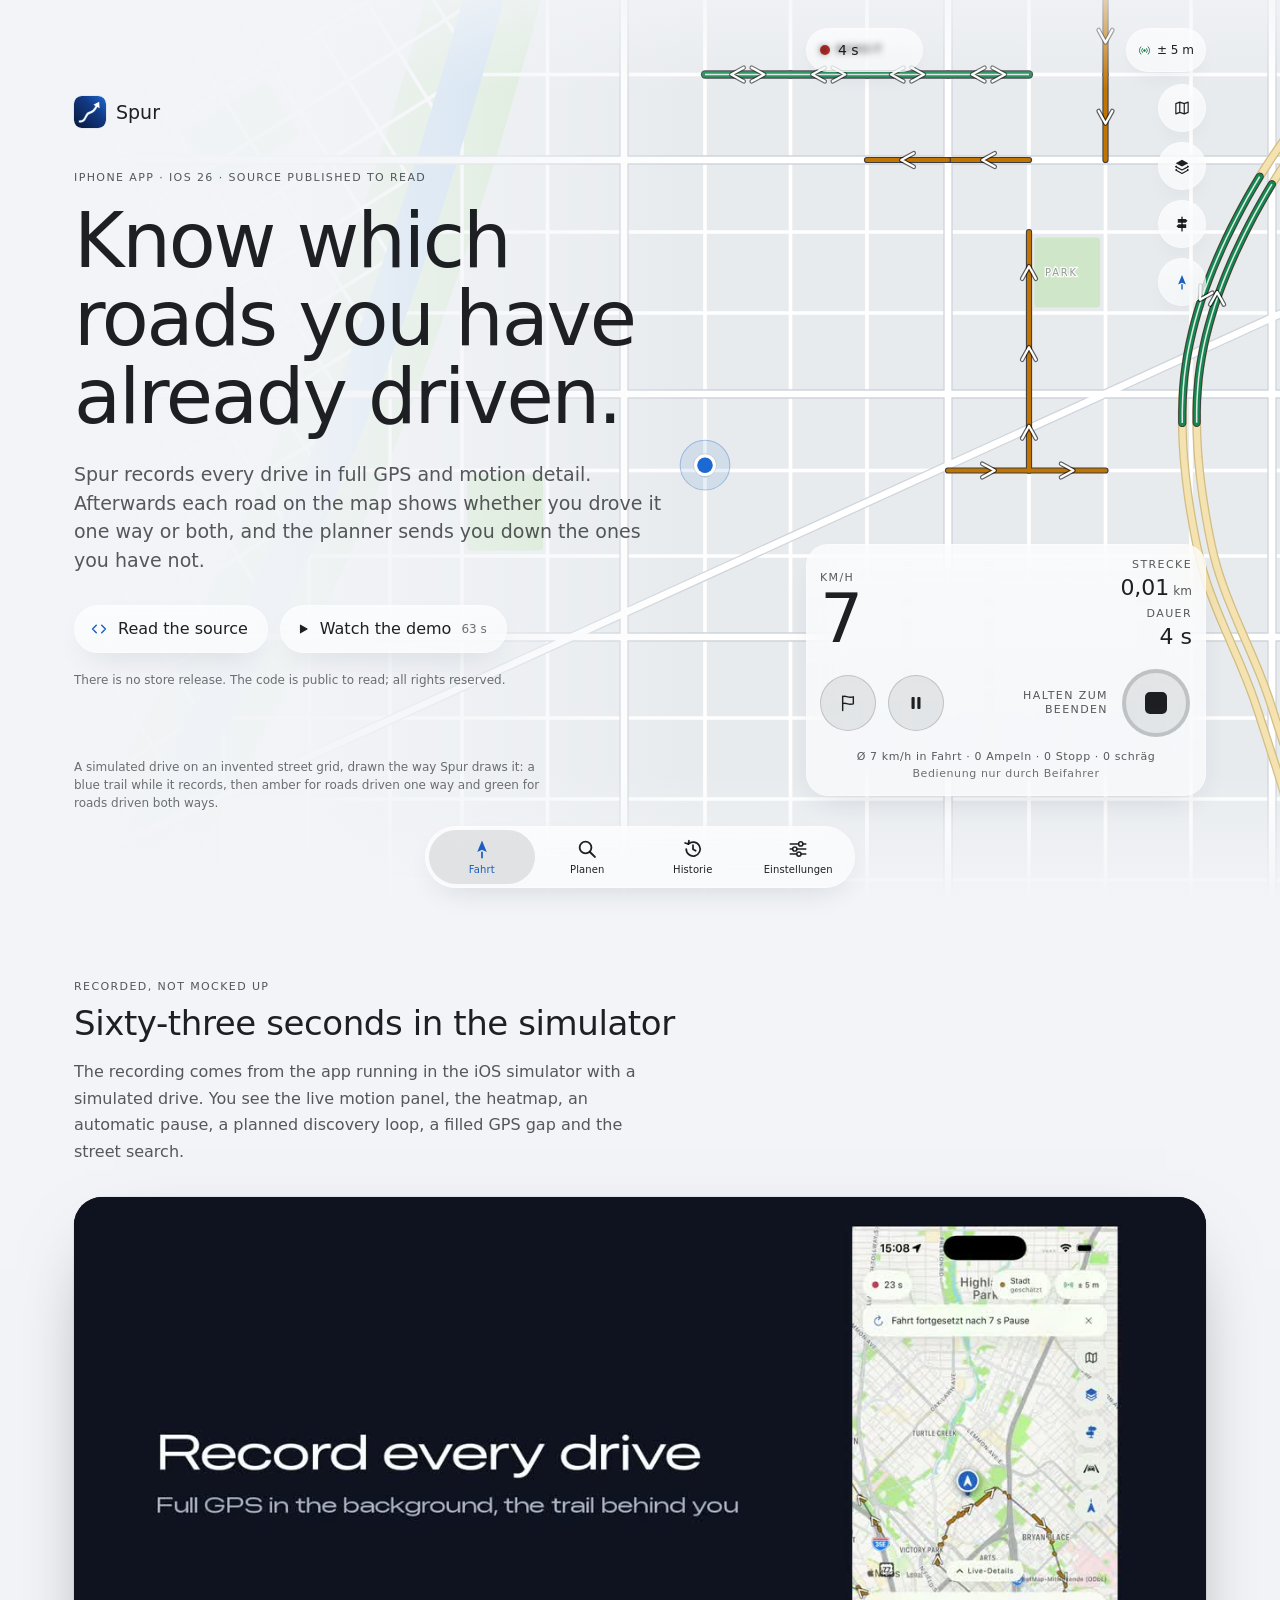
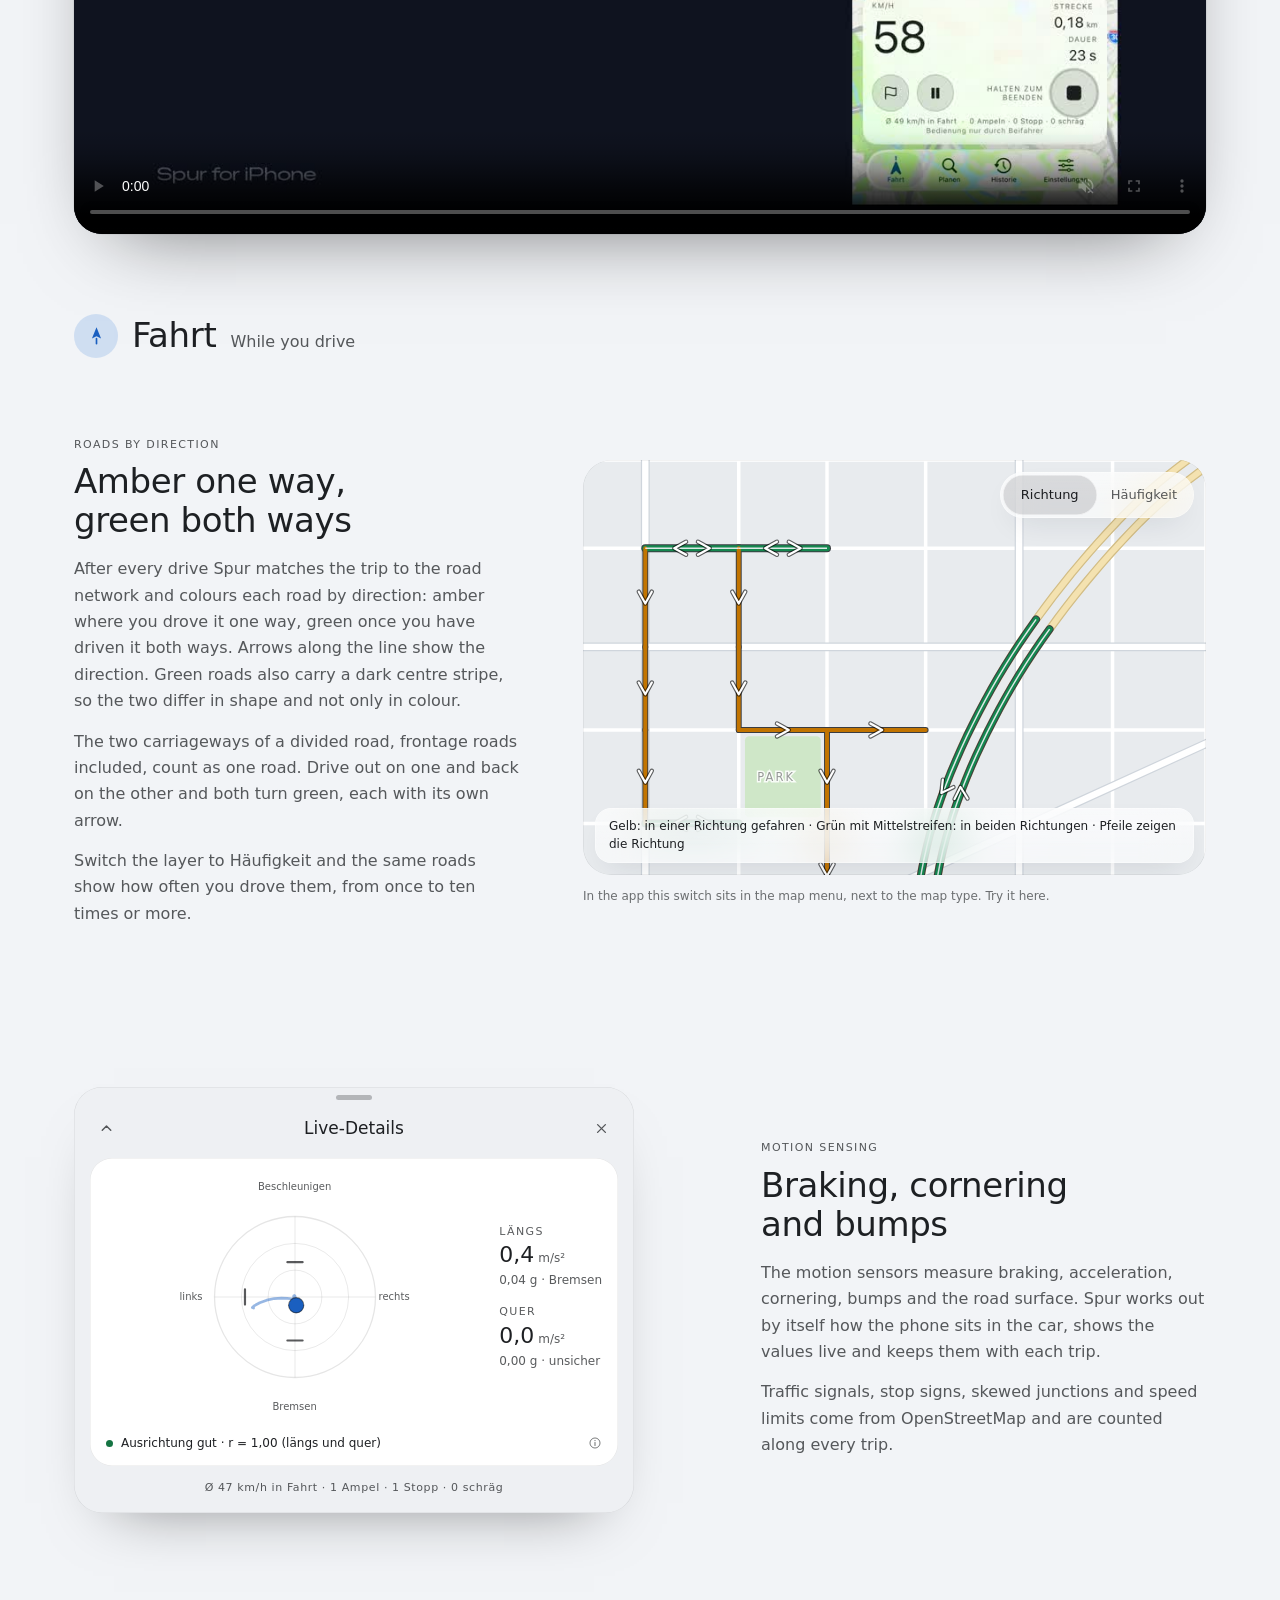
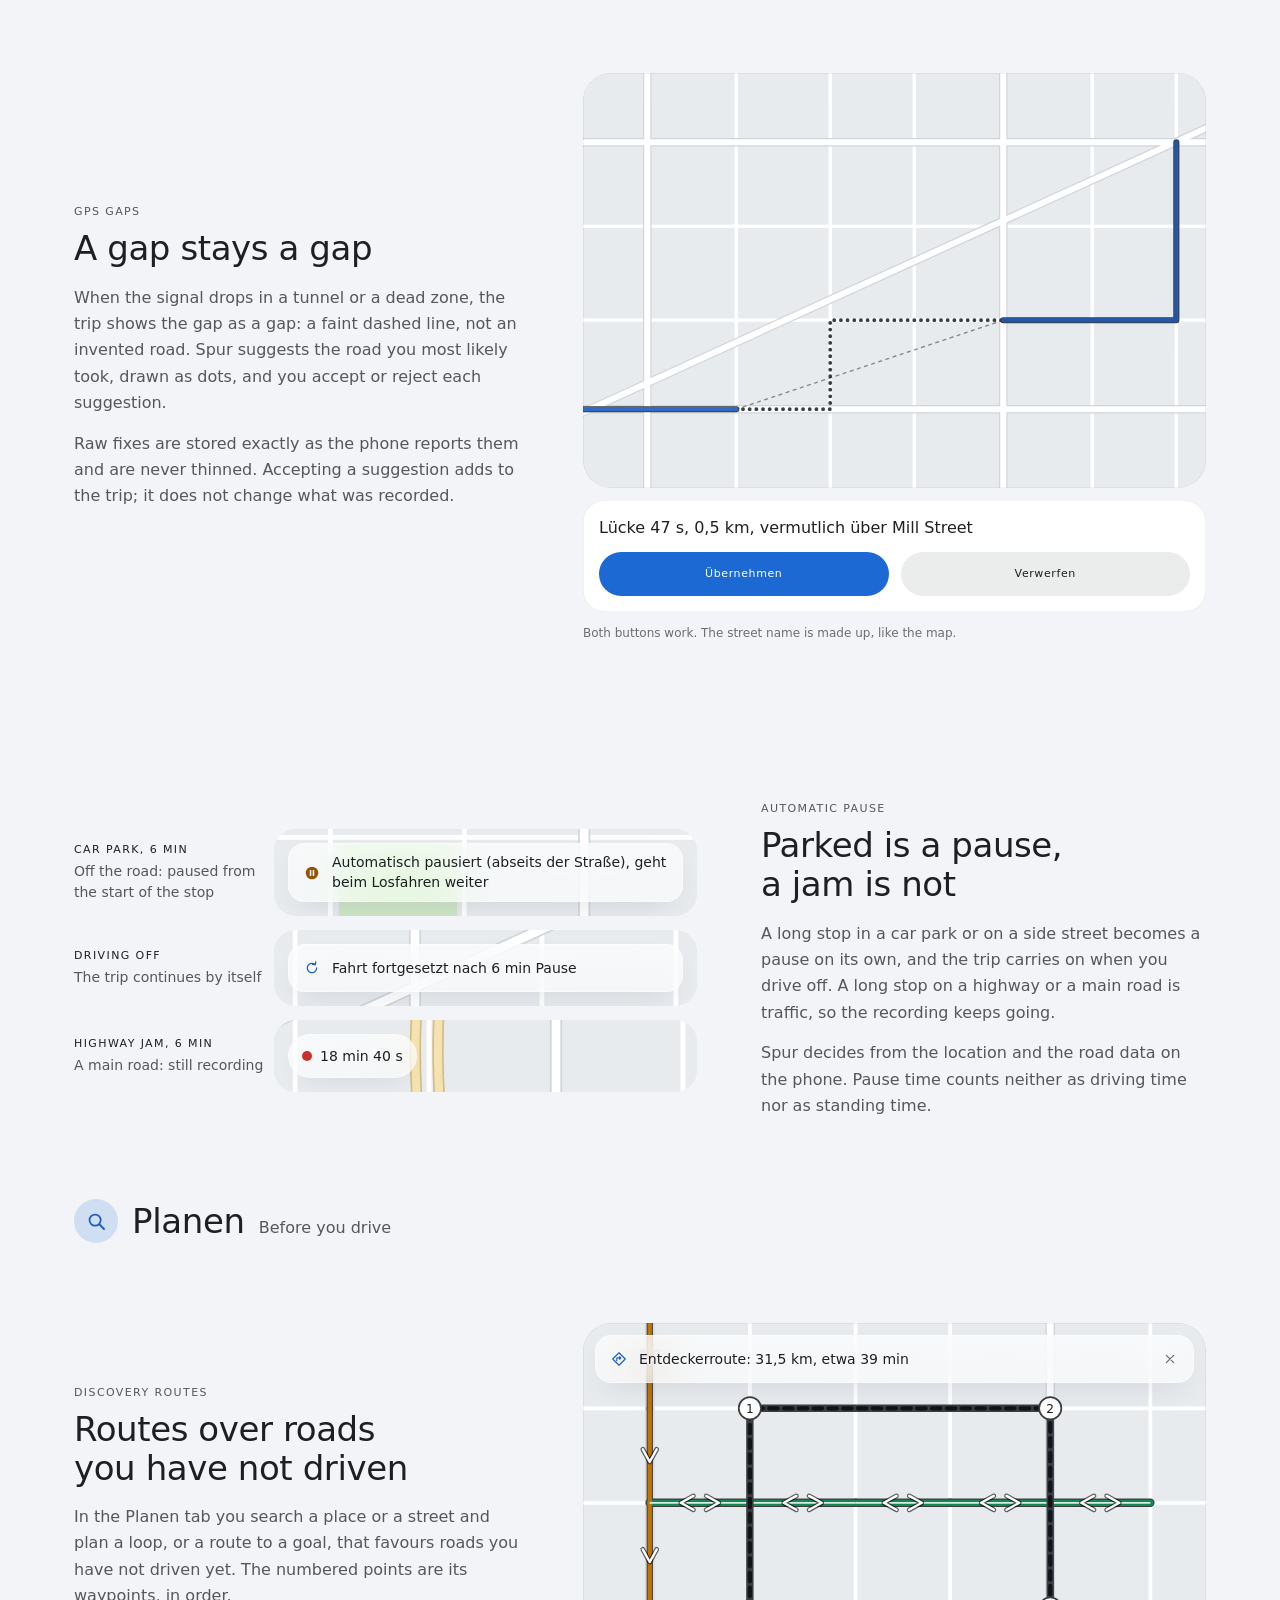
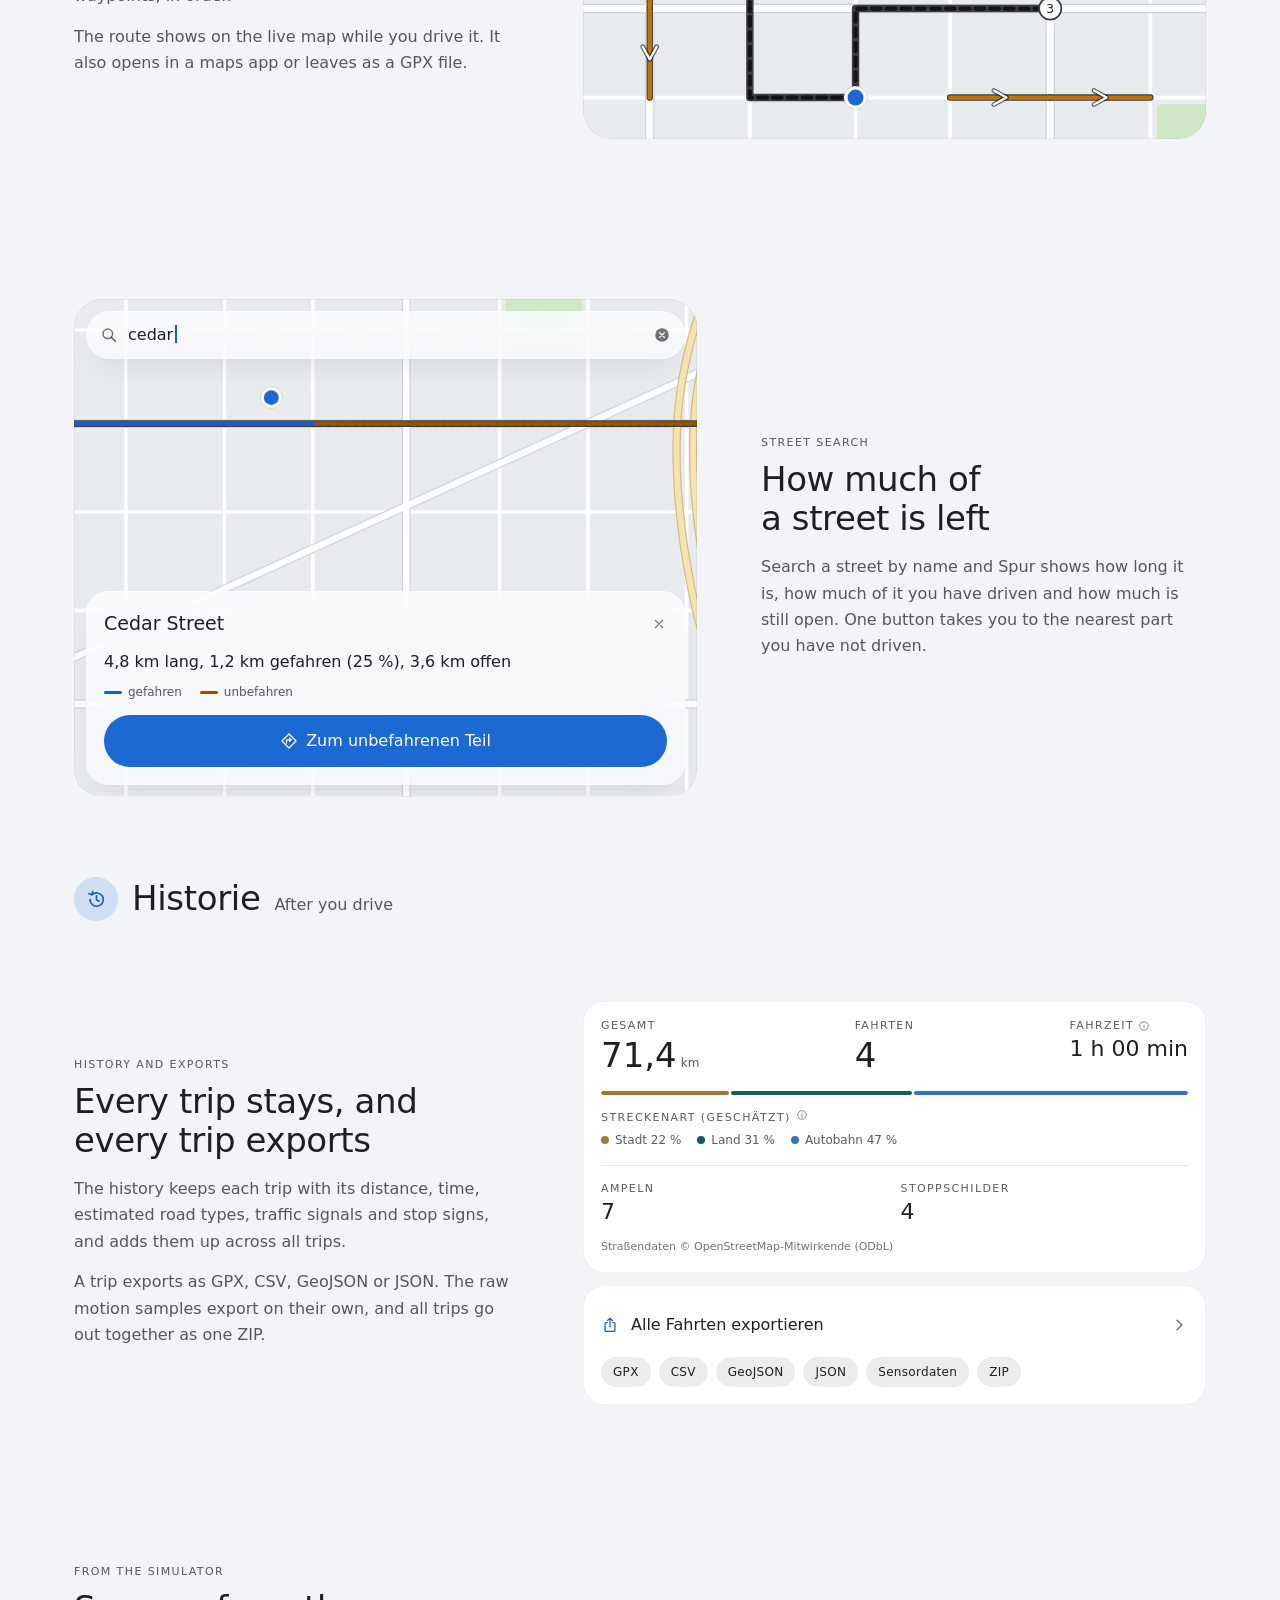
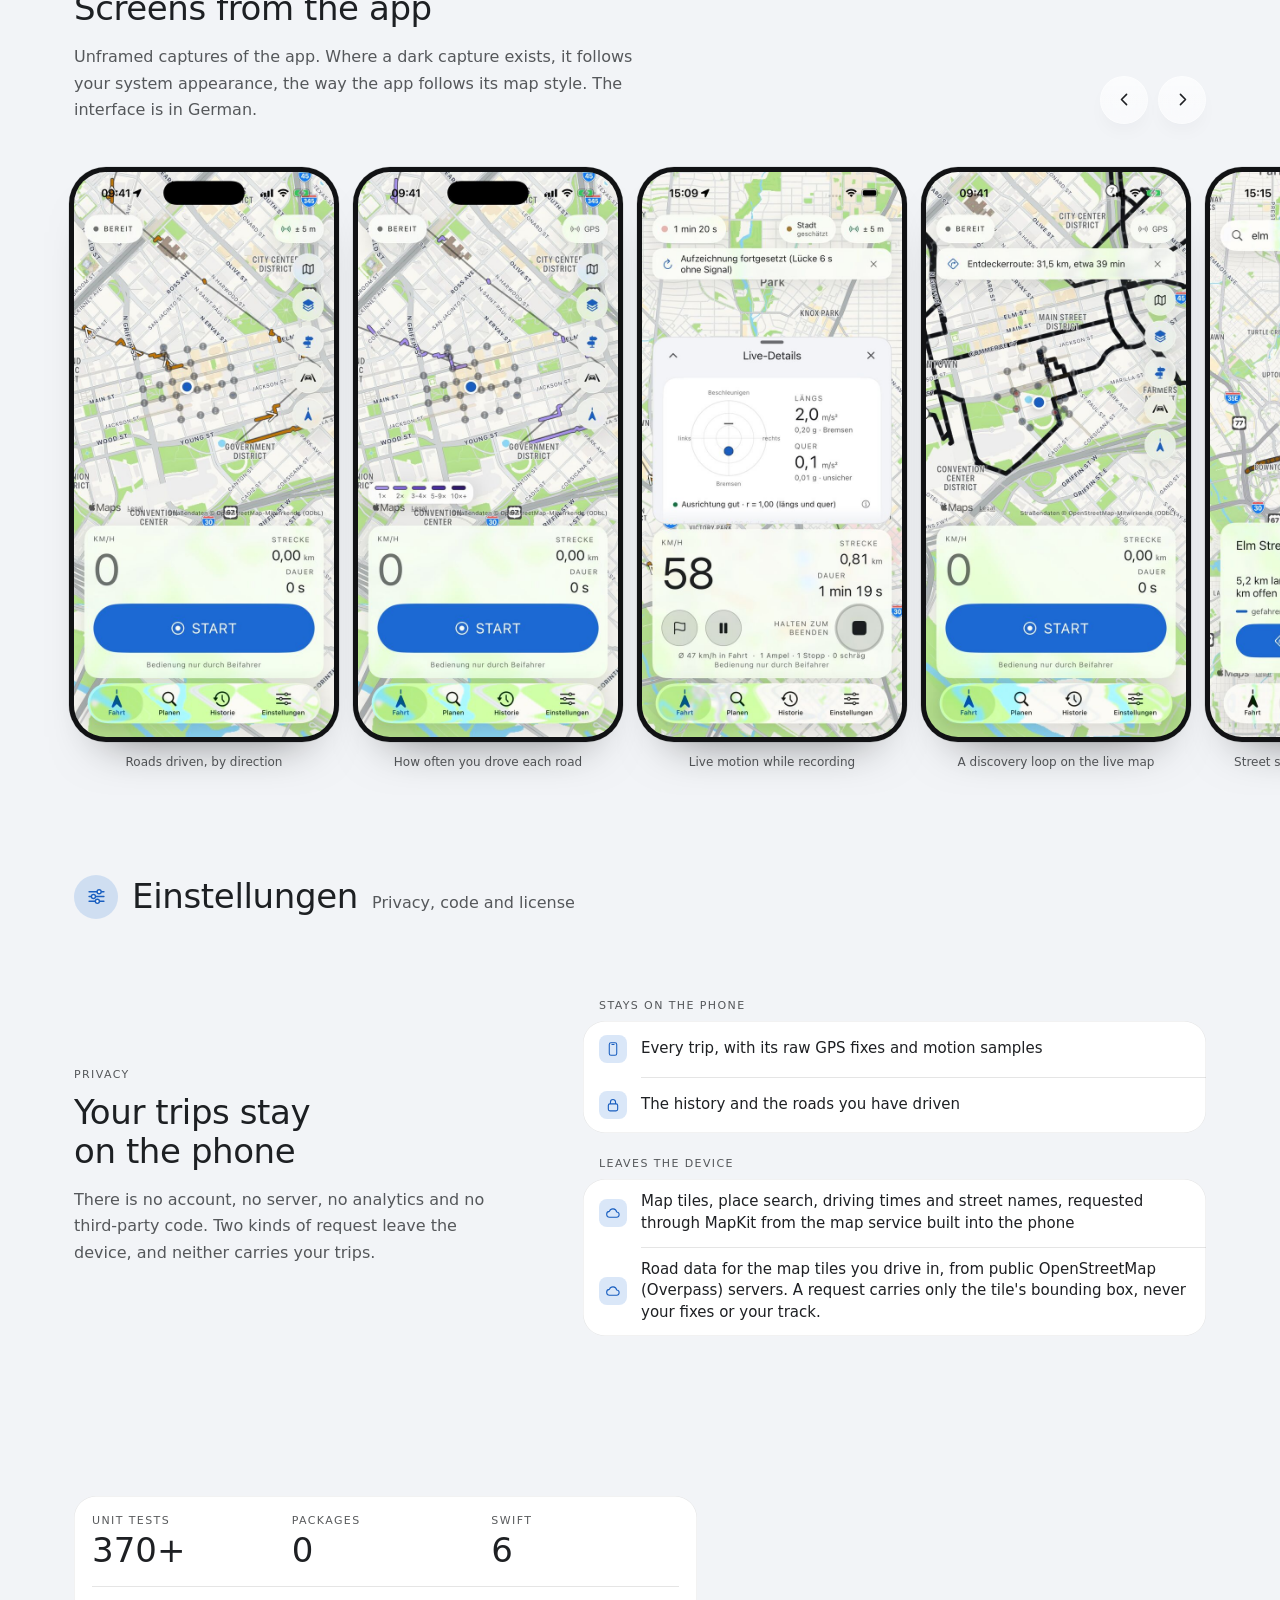
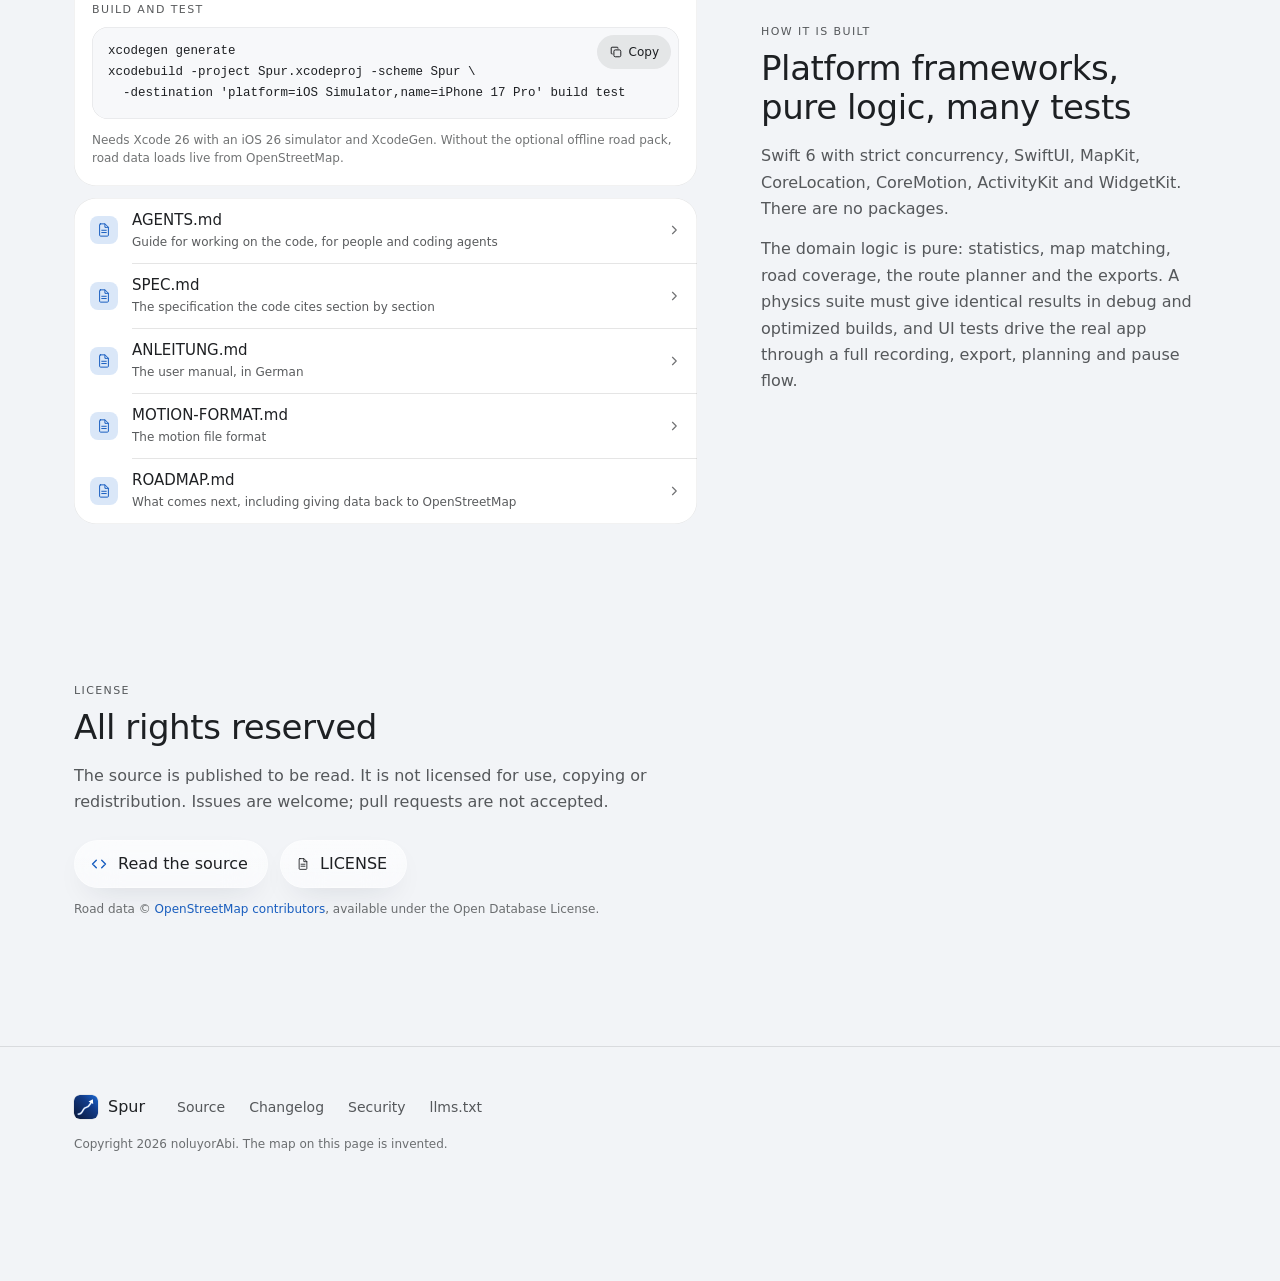
==== commit 2ab368ba: "docs: landing hero fits short windows, app-styled social card The hero caption now flows under the c" ====
--- a/landing/index.html
+++ b/landing/index.html
@@ -15,16 +15,16 @@
   <meta property="og:title" content="Spur, know which roads you have already driven">
   <meta property="og:description" content="An iPhone app that records every drive in full GPS and motion detail, shows the roads and directions you have covered, and plans routes over the ones you have not. Everything stays on the phone.">
   <meta property="og:url" content="https://spur-ios.vercel.app">
-  <meta property="og:image" content="https://spur-ios.vercel.app/assets/social-card.png">
-  <meta property="og:image:alt" content="Spur on an iPhone: every road you have driven, amber one way, green both ways">
+  <meta property="og:image" content="https://spur-ios.vercel.app/assets/og-card.png">
+  <meta property="og:image:alt" content="The live map of Spur on an invented street grid: roads driven one way in amber, both ways in green, next to the glass speed card with the START button">
   <meta property="og:image:width" content="1200">
   <meta property="og:image:height" content="630">
 
   <meta name="twitter:card" content="summary_large_image">
   <meta name="twitter:title" content="Spur, know which roads you have already driven">
   <meta name="twitter:description" content="An iPhone app that records every drive in full GPS and motion detail, shows the roads and directions you have covered, and plans routes over the ones you have not. Everything stays on the phone.">
-  <meta name="twitter:image" content="https://spur-ios.vercel.app/assets/social-card.png">
-  <meta name="twitter:image:alt" content="Spur on an iPhone: every road you have driven, amber one way, green both ways">
+  <meta name="twitter:image" content="https://spur-ios.vercel.app/assets/og-card.png">
+  <meta name="twitter:image:alt" content="The live map of Spur on an invented street grid: roads driven one way in amber, both ways in green, next to the glass speed card with the START button">
 
   <link rel="icon" href="assets/favicon.svg" type="image/svg+xml">
   <link rel="apple-touch-icon" href="assets/apple-touch-icon.png">
@@ -55,10 +55,7 @@
   <path class="m-major" d="M 660 -420 V 1460 M 1020 -420 V 1460 M 1380 -420 V 1460 M 1830 -420 V 1460 M -560 -120 H 2260 M -560 330 H 2260 M -560 590 H 2260 M -560 860 H 2260 M -560 1225 H 2260 M -100 1180 L 2260 104"/>
   <path class="m-fwy-case" d="M 1994.3 -265.6 L 1987.2 -258.5 L 1978.6 -249.8 L 1968.5 -239.7 L 1957.2 -228.3 L 1944.9 -215.9 L 1931.8 -202.6 L 1918 -188.8 L 1903.7 -174.4 L 1889.1 -159.8 L 1874.5 -145 L 1859.9 -130.4 L 1845.5 -116.1 L 1831.6 -102.3 L 1818.4 -89.2 L 1805.9 -76.9 L 1794.4 -65.7 L 1783.7 -55.3 L 1773.4 -45.3 L 1763.4 -35.6 L 1753.7 -26.2 L 1744.2 -17.1 L 1735 -8.2 L 1725.9 0.4 L 1717 8.9 L 1708.2 17.2 L 1699.4 25.4 L 1690.5 33.5 L 1681.7 41.5 L 1672.7 49.6 L 1663.6 57.6 L 1654.3 65.7 L 1644.8 73.9 L 1635.2 81.9 L 1625.4 89.7 L 1615.4 97.3 L 1605.3 104.8 L 1595.1 112.2 L 1584.8 119.5 L 1574.5 126.8 L 1564.1 134.1 L 1553.8 141.5 L 1543.5 149.1 L 1533.2 156.8 L 1523.1 164.7 L 1513.1 172.9 L 1503.3 181.3 L 1493.7 190.2 L 1484.3 199.4 L 1475.1 208.8 L 1466 218.6 L 1456.9 228.5 L 1447.9 238.7 L 1439 249.1 L 1430.1 259.7 L 1421.5 270.5 L 1412.9 281.4 L 1404.6 292.4 L 1396.4 303.5 L 1388.5 314.7 L 1380.8 325.9 L 1373.4 337.2 L 1366.3 348.5 L 1359.5 359.8 L 1353 371.1 L 1346.9 382.3 L 1340.9 393.6 L 1335.1 405 L 1329.5 416.4 L 1324.2 427.9 L 1319.1 439.5 L 1314.2 451.1 L 1309.6 462.8 L 1305.3 474.5 L 1301.2 486.4 L 1297.5 498.3 L 1294.1 510.3 L 1291.1 522.3 L 1288.4 534.4 L 1286 546.6 L 1284.1 558.9 L 1282.5 571.3 L 1281.4 583.8 L 1280.7 596.5 L 1280.3 609.3 L 1280.3 622.2 L 1280.6 635.1 L 1281.2 648 L 1282.1 660.9 L 1283.3 673.9 L 1284.7 686.7 L 1286.3 699.6 L 1288.1 712.3 L 1290.2 724.9 L 1292.4 737.3 L 1294.7 749.6 L 1297.2 761.7 L 1300 773.7 L 1303.2 785.5 L 1306.7 797 L 1310.6 808.4 L 1314.8 819.6 L 1319.1 830.6 L 1323.7 841.6 L 1328.3 852.5 L 1333.1 863.4 L 1337.8 874.4 L 1342.6 885.3 L 1347.2 896.4 L 1351.8 907.6 L 1356.2 919 L 1360.4 930.6 L 1364.4 942.5 L 1368.3 954.6 L 1372.2 966.6 L 1376.1 978.6 L 1379.9 990.5 L 1383.8 1002.5 L 1387.6 1014.5 L 1391.3 1026.7 L 1395 1039.1 L 1398.7 1051.8 L 1402.2 1064.7 L 1405.8 1078 L 1409.2 1091.7 L 1412.6 1105.8 L 1415.9 1120.5 L 1419 1135.7 L 1422.1 1151.5 L 1425.2 1168.5 L 1428.2 1187.3 L 1431.3 1207.5 L 1434.3 1228.8 L 1437.2 1250.9 L 1440.1 1273.5 L 1443 1296.4 L 1445.7 1319.1 L 1448.3 1341.4 L 1450.8 1363 L 1453.1 1383.6 L 1455.3 1402.9 L 1457.3 1420.5 L 1459.1 1436.3 L 1460.7 1449.9 L 1462.1 1461 M 1477.9 1459 L 1476.6 1448 L 1475 1434.5 L 1473.2 1418.7 L 1471.2 1401.1 L 1469 1381.8 L 1466.7 1361.2 L 1464.2 1339.5 L 1461.6 1317.2 L 1458.8 1294.4 L 1456 1271.5 L 1453.1 1248.9 L 1450.1 1226.6 L 1447.1 1205.2 L 1444 1184.8 L 1441 1165.9 L 1437.9 1148.5 L 1434.7 1132.5 L 1431.5 1117.1 L 1428.2 1102.2 L 1424.7 1087.9 L 1421.3 1074 L 1417.7 1060.5 L 1414.1 1047.4 L 1410.4 1034.6 L 1406.6 1022.1 L 1402.8 1009.8 L 1399 997.6 L 1395.2 985.6 L 1391.3 973.6 L 1387.4 961.7 L 1383.5 949.7 L 1379.6 937.5 L 1375.5 925.3 L 1371.2 913.4 L 1366.7 901.7 L 1362 890.3 L 1357.3 879.1 L 1352.5 868 L 1347.7 857.1 L 1343 846.2 L 1338.4 835.4 L 1334 824.6 L 1329.7 813.9 L 1325.7 803 L 1322 792.1 L 1318.5 781 L 1315.5 769.8 L 1312.8 758.3 L 1310.4 746.5 L 1308.1 734.4 L 1306 722.2 L 1304 709.8 L 1302.2 697.4 L 1300.6 684.9 L 1299.2 672.3 L 1298 659.7 L 1297.2 647.1 L 1296.6 634.5 L 1296.3 622 L 1296.3 609.5 L 1296.6 597.2 L 1297.4 585 L 1298.4 573 L 1299.9 561.1 L 1301.8 549.4 L 1304 537.7 L 1306.6 526 L 1309.6 514.4 L 1312.9 502.9 L 1316.4 491.3 L 1320.3 479.9 L 1324.5 468.5 L 1329 457.1 L 1333.7 445.8 L 1338.7 434.5 L 1344 423.3 L 1349.4 412.1 L 1355.1 401 L 1360.9 389.9 L 1367 378.9 L 1373.3 367.9 L 1379.9 356.9 L 1386.8 345.9 L 1394.1 334.8 L 1401.6 323.8 L 1409.4 312.9 L 1417.4 301.9 L 1425.6 291.1 L 1434 280.4 L 1442.5 269.9 L 1451.2 259.5 L 1460 249.2 L 1468.8 239.2 L 1477.8 229.4 L 1486.7 219.9 L 1495.7 210.6 L 1504.7 201.8 L 1514 193.3 L 1523.4 185.1 L 1533.1 177.2 L 1543 169.5 L 1553 161.9 L 1563.2 154.5 L 1573.4 147.1 L 1583.7 139.8 L 1594 132.5 L 1604.4 125.2 L 1614.7 117.7 L 1625 110.1 L 1635.2 102.3 L 1645.3 94.3 L 1655.2 86.1 L 1664.8 77.8 L 1674.2 69.6 L 1683.4 61.5 L 1692.4 53.4 L 1701.3 45.3 L 1710.2 37.1 L 1719.1 28.9 L 1728 20.5 L 1737 12 L 1746.1 3.3 L 1755.3 -5.6 L 1764.8 -14.7 L 1774.5 -24.1 L 1784.5 -33.8 L 1794.8 -43.8 L 1805.6 -54.3 L 1817.1 -65.5 L 1829.6 -77.8 L 1842.9 -91 L 1856.8 -104.8 L 1871.2 -119.1 L 1885.8 -133.7 L 1900.5 -148.5 L 1915 -163.1 L 1929.3 -177.5 L 1943.1 -191.4 L 1956.3 -204.6 L 1968.6 -217 L 1979.8 -228.4 L 1989.9 -238.5 L 1998.6 -247.2 L 2005.7 -254.4"/>
   <path class="m-fwy" d="M 1994.3 -265.6 L 1987.2 -258.5 L 1978.6 -249.8 L 1968.5 -239.7 L 1957.2 -228.3 L 1944.9 -215.9 L 1931.8 -202.6 L 1918 -188.8 L 1903.7 -174.4 L 1889.1 -159.8 L 1874.5 -145 L 1859.9 -130.4 L 1845.5 -116.1 L 1831.6 -102.3 L 1818.4 -89.2 L 1805.9 -76.9 L 1794.4 -65.7 L 1783.7 -55.3 L 1773.4 -45.3 L 1763.4 -35.6 L 1753.7 -26.2 L 1744.2 -17.1 L 1735 -8.2 L 1725.9 0.4 L 1717 8.9 L 1708.2 17.2 L 1699.4 25.4 L 1690.5 33.5 L 1681.7 41.5 L 1672.7 49.6 L 1663.6 57.6 L 1654.3 65.7 L 1644.8 73.9 L 1635.2 81.9 L 1625.4 89.7 L 1615.4 97.3 L 1605.3 104.8 L 1595.1 112.2 L 1584.8 119.5 L 1574.5 126.8 L 1564.1 134.1 L 1553.8 141.5 L 1543.5 149.1 L 1533.2 156.8 L 1523.1 164.7 L 1513.1 172.9 L 1503.3 181.3 L 1493.7 190.2 L 1484.3 199.4 L 1475.1 208.8 L 1466 218.6 L 1456.9 228.5 L 1447.9 238.7 L 1439 249.1 L 1430.1 259.7 L 1421.5 270.5 L 1412.9 281.4 L 1404.6 292.4 L 1396.4 303.5 L 1388.5 314.7 L 1380.8 325.9 L 1373.4 337.2 L 1366.3 348.5 L 1359.5 359.8 L 1353 371.1 L 1346.9 382.3 L 1340.9 393.6 L 1335.1 405 L 1329.5 416.4 L 1324.2 427.9 L 1319.1 439.5 L 1314.2 451.1 L 1309.6 462.8 L 1305.3 474.5 L 1301.2 486.4 L 1297.5 498.3 L 1294.1 510.3 L 1291.1 522.3 L 1288.4 534.4 L 1286 546.6 L 1284.1 558.9 L 1282.5 571.3 L 1281.4 583.8 L 1280.7 596.5 L 1280.3 609.3 L 1280.3 622.2 L 1280.6 635.1 L 1281.2 648 L 1282.1 660.9 L 1283.3 673.9 L 1284.7 686.7 L 1286.3 699.6 L 1288.1 712.3 L 1290.2 724.9 L 1292.4 737.3 L 1294.7 749.6 L 1297.2 761.7 L 1300 773.7 L 1303.2 785.5 L 1306.7 797 L 1310.6 808.4 L 1314.8 819.6 L 1319.1 830.6 L 1323.7 841.6 L 1328.3 852.5 L 1333.1 863.4 L 1337.8 874.4 L 1342.6 885.3 L 1347.2 896.4 L 1351.8 907.6 L 1356.2 919 L 1360.4 930.6 L 1364.4 942.5 L 1368.3 954.6 L 1372.2 966.6 L 1376.1 978.6 L 1379.9 990.5 L 1383.8 1002.5 L 1387.6 1014.5 L 1391.3 1026.7 L 1395 1039.1 L 1398.7 1051.8 L 1402.2 1064.7 L 1405.8 1078 L 1409.2 1091.7 L 1412.6 1105.8 L 1415.9 1120.5 L 1419 1135.7 L 1422.1 1151.5 L 1425.2 1168.5 L 1428.2 1187.3 L 1431.3 1207.5 L 1434.3 1228.8 L 1437.2 1250.9 L 1440.1 1273.5 L 1443 1296.4 L 1445.7 1319.1 L 1448.3 1341.4 L 1450.8 1363 L 1453.1 1383.6 L 1455.3 1402.9 L 1457.3 1420.5 L 1459.1 1436.3 L 1460.7 1449.9 L 1462.1 1461 M 1477.9 1459 L 1476.6 1448 L 1475 1434.5 L 1473.2 1418.7 L 1471.2 1401.1 L 1469 1381.8 L 1466.7 1361.2 L 1464.2 1339.5 L 1461.6 1317.2 L 1458.8 1294.4 L 1456 1271.5 L 1453.1 1248.9 L 1450.1 1226.6 L 1447.1 1205.2 L 1444 1184.8 L 1441 1165.9 L 1437.9 1148.5 L 1434.7 1132.5 L 1431.5 1117.1 L 1428.2 1102.2 L 1424.7 1087.9 L 1421.3 1074 L 1417.7 1060.5 L 1414.1 1047.4 L 1410.4 1034.6 L 1406.6 1022.1 L 1402.8 1009.8 L 1399 997.6 L 1395.2 985.6 L 1391.3 973.6 L 1387.4 961.7 L 1383.5 949.7 L 1379.6 937.5 L 1375.5 925.3 L 1371.2 913.4 L 1366.7 901.7 L 1362 890.3 L 1357.3 879.1 L 1352.5 868 L 1347.7 857.1 L 1343 846.2 L 1338.4 835.4 L 1334 824.6 L 1329.7 813.9 L 1325.7 803 L 1322 792.1 L 1318.5 781 L 1315.5 769.8 L 1312.8 758.3 L 1310.4 746.5 L 1308.1 734.4 L 1306 722.2 L 1304 709.8 L 1302.2 697.4 L 1300.6 684.9 L 1299.2 672.3 L 1298 659.7 L 1297.2 647.1 L 1296.6 634.5 L 1296.3 622 L 1296.3 609.5 L 1296.6 597.2 L 1297.4 585 L 1298.4 573 L 1299.9 561.1 L 1301.8 549.4 L 1304 537.7 L 1306.6 526 L 1309.6 514.4 L 1312.9 502.9 L 1316.4 491.3 L 1320.3 479.9 L 1324.5 468.5 L 1329 457.1 L 1333.7 445.8 L 1338.7 434.5 L 1344 423.3 L 1349.4 412.1 L 1355.1 401 L 1360.9 389.9 L 1367 378.9 L 1373.3 367.9 L 1379.9 356.9 L 1386.8 345.9 L 1394.1 334.8 L 1401.6 323.8 L 1409.4 312.9 L 1417.4 301.9 L 1425.6 291.1 L 1434 280.4 L 1442.5 269.9 L 1451.2 259.5 L 1460 249.2 L 1468.8 239.2 L 1477.8 229.4 L 1486.7 219.9 L 1495.7 210.6 L 1504.7 201.8 L 1514 193.3 L 1523.4 185.1 L 1533.1 177.2 L 1543 169.5 L 1553 161.9 L 1563.2 154.5 L 1573.4 147.1 L 1583.7 139.8 L 1594 132.5 L 1604.4 125.2 L 1614.7 117.7 L 1625 110.1 L 1635.2 102.3 L 1645.3 94.3 L 1655.2 86.1 L 1664.8 77.8 L 1674.2 69.6 L 1683.4 61.5 L 1692.4 53.4 L 1701.3 45.3 L 1710.2 37.1 L 1719.1 28.9 L 1728 20.5 L 1737 12 L 1746.1 3.3 L 1755.3 -5.6 L 1764.8 -14.7 L 1774.5 -24.1 L 1784.5 -33.8 L 1794.8 -43.8 L 1805.6 -54.3 L 1817.1 -65.5 L 1829.6 -77.8 L 1842.9 -91 L 1856.8 -104.8 L 1871.2 -119.1 L 1885.8 -133.7 L 1900.5 -148.5 L 1915 -163.1 L 1929.3 -177.5 L 1943.1 -191.4 L 1956.3 -204.6 L 1968.6 -217 L 1979.8 -228.4 L 1989.9 -238.5 L 1998.6 -247.2 L 2005.7 -254.4"/>
-  <text class="m-label" x="190" y="600" transform="rotate(-32 190 600)">OLD TOWN</text>
-  <text class="m-label" x="1150" y="132">MILL DISTRICT</text>
-  <text class="m-label" x="-60" y="1250" transform="rotate(-52 -60 1250)">RIVERSIDE</text>
-  <text class="m-label m-label-s" x="1153" y="459" text-anchor="middle">PARK</text>
+  <text class="m-label m-label-s" x="1146" y="459" text-anchor="middle">PARK</text>
 </g>
   </defs>
 </svg>
@@ -185,8 +182,8 @@
             <p class="hud-foot" aria-hidden="true"><span class="rec-line" lang="de" data-recline>&Oslash; 0 km/h in Fahrt</span><span lang="de">Bedienung nur durch Beifahrer</span></p>
           </div>
         </div>
-        <figcaption class="live-cap" id="live-cap">A simulated drive on an invented street grid, drawn the way Spur draws it: a blue trail while it records, then amber for roads driven one way and green for roads driven both ways.<span class="live-cap-hint" data-hint hidden> Press START to drive it again.</span></figcaption>
       </figure>
+      <p class="live-cap" id="live-cap">A simulated drive on an invented street grid, drawn the way Spur draws it: a blue trail while it records, then amber for roads driven one way and green for roads driven both ways.<noscript> Without JavaScript the drive is shown finished.</noscript><span class="cap-hint cap-hint-still"> Reduced motion is on, so the drive is shown finished.</span><span class="cap-hint cap-hint-play" data-hint> Press START to drive it again.</span></p>
     </section>
 
     <!-- ============================================================ demo -->
@@ -228,8 +225,8 @@
   <g class="cv-layer"><path class="cv-case e-r0 s-both h3" d="M 1020 235 L 1110 235"/><path class="cv-case e-r1 s-both h3" d="M 1110 235 L 1195 235"/><path class="cv-case e-r2 s-one h1" d="M 1110 235 L 1110 330"/><path class="cv-case e-r3 s-one h1" d="M 1110 330 L 1110 410"/><path class="cv-case e-r4 s-one h1" d="M 1110 410 L 1195 410"/><path class="cv-case e-r5 s-one h1" d="M 1195 410 L 1290 410"/><path class="cv-case e-r6 s-one h2" d="M 1195 410 L 1195 500"/><path class="cv-case e-r7 s-one h2" d="M 1195 500 L 1195 590"/><path class="cv-case e-r8 s-both h2" d="M 1020 500 L 1110 500"/><path class="cv-case e-r9 s-one h1" d="M 1020 235 L 1020 330"/><path class="cv-case e-r10 s-one h1" d="M 1020 330 L 1020 410"/><path class="cv-case e-r11 s-one h1" d="M 1020 410 L 1020 500"/><path class="cv-case e-r12 s-pair h5" d="M 1396.4 303.5 L 1388.5 314.7 L 1380.8 325.9 L 1373.4 337.2 L 1366.3 348.5 L 1359.5 359.8 L 1353 371.1 L 1346.9 382.3 L 1340.9 393.6 L 1335.1 405 L 1329.5 416.4 L 1324.2 427.9 L 1319.1 439.5 L 1314.2 451.1 L 1309.6 462.8 L 1305.3 474.5 L 1301.2 486.4 L 1297.5 498.3 L 1294.1 510.3 L 1291.1 522.3 L 1288.4 534.4 L 1286 546.6 L 1284.1 558.9 L 1282.5 571.3 L 1281.4 583.8 L 1280.7 596.5 L 1280.3 609.3 L 1280.3 622.2 L 1280.6 635.1 L 1281.2 648"/><path class="cv-case e-r13 s-pair h4" d="M 1297.2 647.1 L 1296.6 634.5 L 1296.3 622 L 1296.3 609.5 L 1296.6 597.2 L 1297.4 585 L 1298.4 573 L 1299.9 561.1 L 1301.8 549.4 L 1304 537.7 L 1306.6 526 L 1309.6 514.4 L 1312.9 502.9 L 1316.4 491.3 L 1320.3 479.9 L 1324.5 468.5 L 1329 457.1 L 1333.7 445.8 L 1338.7 434.5 L 1344 423.3 L 1349.4 412.1 L 1355.1 401 L 1360.9 389.9 L 1367 378.9 L 1373.3 367.9 L 1379.9 356.9 L 1386.8 345.9 L 1394.1 334.8 L 1401.6 323.8 L 1409.4 312.9"/></g><g class="cv-layer"><path class="cv-line e-r0 s-both h3" d="M 1020 235 L 1110 235"/><path class="cv-line e-r1 s-both h3" d="M 1110 235 L 1195 235"/><path class="cv-line e-r2 s-one h1" d="M 1110 235 L 1110 330"/><path class="cv-line e-r3 s-one h1" d="M 1110 330 L 1110 410"/><path class="cv-line e-r4 s-one h1" d="M 1110 410 L 1195 410"/><path class="cv-line e-r5 s-one h1" d="M 1195 410 L 1290 410"/><path class="cv-line e-r6 s-one h2" d="M 1195 410 L 1195 500"/><path class="cv-line e-r7 s-one h2" d="M 1195 500 L 1195 590"/><path class="cv-line e-r8 s-both h2" d="M 1020 500 L 1110 500"/><path class="cv-line e-r9 s-one h1" d="M 1020 235 L 1020 330"/><path class="cv-line e-r10 s-one h1" d="M 1020 330 L 1020 410"/><path class="cv-line e-r11 s-one h1" d="M 1020 410 L 1020 500"/><path class="cv-line e-r12 s-pair h5" d="M 1396.4 303.5 L 1388.5 314.7 L 1380.8 325.9 L 1373.4 337.2 L 1366.3 348.5 L 1359.5 359.8 L 1353 371.1 L 1346.9 382.3 L 1340.9 393.6 L 1335.1 405 L 1329.5 416.4 L 1324.2 427.9 L 1319.1 439.5 L 1314.2 451.1 L 1309.6 462.8 L 1305.3 474.5 L 1301.2 486.4 L 1297.5 498.3 L 1294.1 510.3 L 1291.1 522.3 L 1288.4 534.4 L 1286 546.6 L 1284.1 558.9 L 1282.5 571.3 L 1281.4 583.8 L 1280.7 596.5 L 1280.3 609.3 L 1280.3 622.2 L 1280.6 635.1 L 1281.2 648"/><path class="cv-line e-r13 s-pair h4" d="M 1297.2 647.1 L 1296.6 634.5 L 1296.3 622 L 1296.3 609.5 L 1296.6 597.2 L 1297.4 585 L 1298.4 573 L 1299.9 561.1 L 1301.8 549.4 L 1304 537.7 L 1306.6 526 L 1309.6 514.4 L 1312.9 502.9 L 1316.4 491.3 L 1320.3 479.9 L 1324.5 468.5 L 1329 457.1 L 1333.7 445.8 L 1338.7 434.5 L 1344 423.3 L 1349.4 412.1 L 1355.1 401 L 1360.9 389.9 L 1367 378.9 L 1373.3 367.9 L 1379.9 356.9 L 1386.8 345.9 L 1394.1 334.8 L 1401.6 323.8 L 1409.4 312.9"/></g><g class="cv-layer"><path class="cv-stripe e-r0 s-both h3" d="M 1020 235 L 1110 235"/><path class="cv-stripe e-r1 s-both h3" d="M 1110 235 L 1195 235"/><path class="cv-stripe e-r2 s-one h1" d="M 1110 235 L 1110 330"/><path class="cv-stripe e-r3 s-one h1" d="M 1110 330 L 1110 410"/><path class="cv-stripe e-r4 s-one h1" d="M 1110 410 L 1195 410"/><path class="cv-stripe e-r5 s-one h1" d="M 1195 410 L 1290 410"/><path class="cv-stripe e-r6 s-one h2" d="M 1195 410 L 1195 500"/><path class="cv-stripe e-r7 s-one h2" d="M 1195 500 L 1195 590"/><path class="cv-stripe e-r8 s-both h2" d="M 1020 500 L 1110 500"/><path class="cv-stripe e-r9 s-one h1" d="M 1020 235 L 1020 330"/><path class="cv-stripe e-r10 s-one h1" d="M 1020 330 L 1020 410"/><path class="cv-stripe e-r11 s-one h1" d="M 1020 410 L 1020 500"/><path class="cv-stripe e-r12 s-pair h5" d="M 1396.4 303.5 L 1388.5 314.7 L 1380.8 325.9 L 1373.4 337.2 L 1366.3 348.5 L 1359.5 359.8 L 1353 371.1 L 1346.9 382.3 L 1340.9 393.6 L 1335.1 405 L 1329.5 416.4 L 1324.2 427.9 L 1319.1 439.5 L 1314.2 451.1 L 1309.6 462.8 L 1305.3 474.5 L 1301.2 486.4 L 1297.5 498.3 L 1294.1 510.3 L 1291.1 522.3 L 1288.4 534.4 L 1286 546.6 L 1284.1 558.9 L 1282.5 571.3 L 1281.4 583.8 L 1280.7 596.5 L 1280.3 609.3 L 1280.3 622.2 L 1280.6 635.1 L 1281.2 648"/><path class="cv-stripe e-r13 s-pair h4" d="M 1297.2 647.1 L 1296.6 634.5 L 1296.3 622 L 1296.3 609.5 L 1296.6 597.2 L 1297.4 585 L 1298.4 573 L 1299.9 561.1 L 1301.8 549.4 L 1304 537.7 L 1306.6 526 L 1309.6 514.4 L 1312.9 502.9 L 1316.4 491.3 L 1320.3 479.9 L 1324.5 468.5 L 1329 457.1 L 1333.7 445.8 L 1338.7 434.5 L 1344 423.3 L 1349.4 412.1 L 1355.1 401 L 1360.9 389.9 L 1367 378.9 L 1373.3 367.9 L 1379.9 356.9 L 1386.8 345.9 L 1394.1 334.8 L 1401.6 323.8 L 1409.4 312.9"/></g><g class="cv-layer cv-marks"><g class="ch s-both e-r0 c-one" transform="translate(1065 235) rotate(0)"><g class="ch-s"><use href="#chev"/></g></g><g class="ch s-both e-r0 c-both" transform="translate(1076.4 235) rotate(0)"><g class="ch-s"><use href="#chev"/></g></g><g class="ch s-both e-r0 c-both" transform="translate(1053.6 235) rotate(180)"><g class="ch-s"><use href="#chev"/></g></g><g class="ch s-both e-r1 c-one" transform="translate(1152.5 235) rotate(0)"><g class="ch-s"><use href="#chev"/></g></g><g class="ch s-both e-r1 c-both" transform="translate(1163.9 235) rotate(0)"><g class="ch-s"><use href="#chev"/></g></g><g class="ch s-both e-r1 c-both" transform="translate(1141.1 235) rotate(180)"><g class="ch-s"><use href="#chev"/></g></g><g class="ch s-one e-r2 c-one" transform="translate(1110 282.5) rotate(90)"><g class="ch-s"><use href="#chev"/></g></g><g class="ch s-one e-r2 c-both" transform="translate(1110 293.9) rotate(90)"><g class="ch-s"><use href="#chev"/></g></g><g class="ch s-one e-r2 c-both" transform="translate(1110 271.1) rotate(270)"><g class="ch-s"><use href="#chev"/></g></g><g class="ch s-one e-r3 c-one" transform="translate(1110 370) rotate(90)"><g class="ch-s"><use href="#chev"/></g></g><g class="ch s-one e-r3 c-both" transform="translate(1110 381.4) rotate(90)"><g class="ch-s"><use href="#chev"/></g></g><g class="ch s-one e-r3 c-both" transform="translate(1110 358.6) rotate(270)"><g class="ch-s"><use href="#chev"/></g></g><g class="ch s-one e-r4 c-one" transform="translate(1152.5 410) rotate(0)"><g class="ch-s"><use href="#chev"/></g></g><g class="ch s-one e-r4 c-both" transform="translate(1163.9 410) rotate(0)"><g class="ch-s"><use href="#chev"/></g></g><g class="ch s-one e-r4 c-both" transform="translate(1141.1 410) rotate(180)"><g class="ch-s"><use href="#chev"/></g></g><g class="ch s-one e-r5 c-one" transform="translate(1242.5 410) rotate(0)"><g class="ch-s"><use href="#chev"/></g></g><g class="ch s-one e-r5 c-both" transform="translate(1253.9 410) rotate(0)"><g class="ch-s"><use href="#chev"/></g></g><g class="ch s-one e-r5 c-both" transform="translate(1231.1 410) rotate(180)"><g class="ch-s"><use href="#chev"/></g></g><g class="ch s-one e-r6 c-one" transform="translate(1195 455) rotate(90)"><g class="ch-s"><use href="#chev"/></g></g><g class="ch s-one e-r6 c-both" transform="translate(1195 466.4) rotate(90)"><g class="ch-s"><use href="#chev"/></g></g><g class="ch s-one e-r6 c-both" transform="translate(1195 443.6) rotate(270)"><g class="ch-s"><use href="#chev"/></g></g><g class="ch s-one e-r7 c-one" transform="translate(1195 545) rotate(90)"><g class="ch-s"><use href="#chev"/></g></g><g class="ch s-one e-r7 c-both" transform="translate(1195 556.4) rotate(90)"><g class="ch-s"><use href="#chev"/></g></g><g class="ch s-one e-r7 c-both" transform="translate(1195 533.6) rotate(270)"><g class="ch-s"><use href="#chev"/></g></g><g class="ch s-both e-r8 c-one" transform="translate(1065 500) rotate(0)"><g class="ch-s"><use href="#chev"/></g></g><g class="ch s-both e-r8 c-both" transform="translate(1076.4 500) rotate(0)"><g class="ch-s"><use href="#chev"/></g></g><g class="ch s-both e-r8 c-both" transform="translate(1053.6 500) rotate(180)"><g class="ch-s"><use href="#chev"/></g></g><g class="ch s-one e-r9 c-one" transform="translate(1020 282.5) rotate(90)"><g class="ch-s"><use href="#chev"/></g></g><g class="ch s-one e-r9 c-both" transform="translate(1020 293.9) rotate(90)"><g class="ch-s"><use href="#chev"/></g></g><g class="ch s-one e-r9 c-both" transform="translate(1020 271.1) rotate(270)"><g class="ch-s"><use href="#chev"/></g></g><g class="ch s-one e-r10 c-one" transform="translate(1020 370) rotate(90)"><g class="ch-s"><use href="#chev"/></g></g><g class="ch s-one e-r10 c-both" transform="translate(1020 381.4) rotate(90)"><g class="ch-s"><use href="#chev"/></g></g><g class="ch s-one e-r10 c-both" transform="translate(1020 358.6) rotate(270)"><g class="ch-s"><use href="#chev"/></g></g><g class="ch s-one e-r11 c-one" transform="translate(1020 455) rotate(90)"><g class="ch-s"><use href="#chev"/></g></g><g class="ch s-one e-r11 c-both" transform="translate(1020 466.4) rotate(90)"><g class="ch-s"><use href="#chev"/></g></g><g class="ch s-one e-r11 c-both" transform="translate(1020 443.6) rotate(270)"><g class="ch-s"><use href="#chev"/></g></g><g class="ch s-pair e-r12 c-one" transform="translate(1308.4 466.1) rotate(125.3)"><g class="ch-s"><use href="#chev"/></g></g><g class="ch s-pair e-r12 c-both" transform="translate(1304.4 476.8) rotate(110.2)"><g class="ch-s"><use href="#chev"/></g></g><g class="ch s-pair e-r12 c-both" transform="translate(1312.3 455.4) rotate(290.2)"><g class="ch-s"><use href="#chev"/></g></g><g class="ch s-pair e-r13 c-one" transform="translate(1323.8 470.6) rotate(-92.7)"><g class="ch-s"><use href="#chev"/></g></g><g class="ch s-pair e-r13 c-both" transform="translate(1327.7 459.9) rotate(-69.8)"><g class="ch-s"><use href="#chev"/></g></g><g class="ch s-pair e-r13 c-both" transform="translate(1319.8 481.3) rotate(110.2)"><g class="ch-s"><use href="#chev"/></g></g></g>
 </svg>
               <div class="seg glass" role="group" aria-label="Coverage layer">
-                <button type="button" class="seg-btn" data-mode-btn="dir" aria-pressed="true"><span lang="de">Richtung</span><span class="sr-only">, by direction</span></button>
-                <button type="button" class="seg-btn" data-mode-btn="heat" aria-pressed="false"><span lang="de">H&auml;ufigkeit</span><span class="sr-only">, by frequency</span></button>
+                <button type="button" class="seg-btn" data-mode-btn="dir" aria-pressed="true"><span lang="de">Richtung</span><span class="sr-only"> (by direction)</span></button>
+                <button type="button" class="seg-btn" data-mode-btn="heat" aria-pressed="false"><span lang="de">H&auml;ufigkeit</span><span class="sr-only"> (by frequency)</span></button>
                 <span class="seg-thumb" aria-hidden="true"></span>
               </div>
               <div class="tile-foot">
@@ -239,7 +236,7 @@
                 </div>
               </div>
             </div>
-            <p class="visual-note">The layer switch works. In the app it sits in the map menu, next to the map type.</p>
+            <p class="visual-note">In the app this switch sits in the map menu, next to the map type.<span data-js-only hidden> Try it here.</span></p>
           </div>
         </div>
       </section>
@@ -309,25 +306,27 @@
   <path class="gap-line" d="M 750 860 L 1020 770"/>
   <path class="gap-fill" d="M 750 860 L 845 860 L 845 770 L 1020 770"/>
   <path class="run-case" d="M 400 860 L 575 860 L 750 860 M 1020 770 L 1195 770 L 1195 590"/>
-  <path class="run-line" d="M 400 860 L 575 860 L 750 860 M 1020 770 L 1195 770 L 1195 590"/>
+  <path class="run-line sp-2" d="M 400 860 L 575 860 L 750 860"/>
+  <path class="run-line sp-3" d="M 1020 770 L 1195 770 L 1195 590"/>
 </svg>
             </div>
             <div class="card gap-card">
               <p class="gap-text" lang="de">L&uuml;cke 47 s, 0,5 km, vermutlich &uuml;ber Mill Street</p>
               <div class="gap-actions gap-open">
-                <button type="button" class="cap-btn cap-accent" data-gap-btn="accepted"><span lang="de">&Uuml;bernehmen</span><span class="sr-only">, accept the suggestion</span></button>
-                <button type="button" class="cap-btn cap-quiet" data-gap-btn="rejected"><span lang="de">Verwerfen</span><span class="sr-only">, reject the suggestion</span></button>
+                <button type="button" class="cap-btn cap-accent" data-gap-btn="accepted"><span lang="de">&Uuml;bernehmen</span><span class="sr-only"> (accept the suggestion)</span></button>
+                <button type="button" class="cap-btn cap-quiet" data-gap-btn="rejected"><span lang="de">Verwerfen</span><span class="sr-only"> (reject the suggestion)</span></button>
               </div>
               <div class="gap-actions gap-accepted">
                 <span class="gap-state good" lang="de"><svg class="i"><use href="#i-check"/></svg>Erg&auml;nzt</span>
-                <button type="button" class="link-btn" data-gap-btn="open"><span lang="de">Erg&auml;nzung entfernen</span><span class="sr-only">, undo</span></button>
+                <button type="button" class="link-btn" data-gap-btn="open"><span lang="de">Erg&auml;nzung entfernen</span><span class="sr-only"> (undo)</span></button>
               </div>
               <div class="gap-actions gap-rejected">
                 <span class="gap-state" lang="de">Verworfen</span>
-                <button type="button" class="link-btn" data-gap-btn="open"><span lang="de">Doch vorschlagen</span><span class="sr-only">, undo</span></button>
-              </div>
-            </div>
-            <p class="visual-note" role="status" data-gap-status>Both buttons work. The street name is made up, like the map.</p>
+                <button type="button" class="link-btn" data-gap-btn="open"><span lang="de">Doch vorschlagen</span><span class="sr-only"> (undo)</span></button>
+              </div>
+            </div>
+            <p class="visual-note"><span data-js-only hidden>Both buttons work. </span>The street name is made up, like the map.</p>
+            <p class="visual-note gap-status" role="status" data-gap-status></p>
           </div>
         </div>
       </section>
@@ -400,12 +399,12 @@
           </div>
           <div class="feature-visual">
             <div class="map-tile street-tile" aria-hidden="true">
-              <svg class="map mini-map street-map" viewBox="700 440 600 480" preserveAspectRatio="xMidYMid slice" aria-hidden="true" focusable="false">
+              <svg class="map mini-map street-map" viewBox="700 470 600 480" preserveAspectRatio="xMidYMid slice" aria-hidden="true" focusable="false">
   <use href="#city"/>
   <path class="st-case" d="M 620 590 L 1560 590"/>
   <path class="st-open" d="M 930 590 L 1290 590 L 1560 590"/>
   <path class="st-done" d="M 620 590 L 930 590"/>
-  <g class="puck puck-idle" transform="translate(890 535)"><g class="puck-s"><circle class="puck-ring" r="11"/><circle class="puck-dot" r="7.5"/></g></g>
+  <g class="puck puck-idle" transform="translate(890 565)"><g class="puck-s"><circle class="puck-ring" r="11"/><circle class="puck-dot" r="7.5"/></g></g>
 </svg>
               <p class="search glass"><svg class="i i-dim"><use href="#i-search"/></svg><span class="search-q">cedar</span><svg class="i i-dim i-clear"><use href="#i-xfill"/></svg></p>
               <div class="glass street-card" lang="de">
@@ -580,10 +579,10 @@
 
   <nav class="tabbar glass" aria-label="Sections">
     <span class="tab-thumb" aria-hidden="true"></span>
-    <a class="tab" href="#fahrt" data-tab="group-fahrt" aria-current="true"><svg class="i" aria-hidden="true"><use href="#i-fahrt"/></svg><span lang="de">Fahrt</span><span class="sr-only">: while you drive</span></a>
-    <a class="tab" href="#group-planen" data-tab="group-planen"><svg class="i" aria-hidden="true"><use href="#i-search"/></svg><span lang="de">Planen</span><span class="sr-only">: before you drive</span></a>
-    <a class="tab" href="#group-historie" data-tab="group-historie"><svg class="i" aria-hidden="true"><use href="#i-history"/></svg><span lang="de">Historie</span><span class="sr-only">: after you drive</span></a>
-    <a class="tab" href="#group-einstellungen" data-tab="group-einstellungen"><svg class="i" aria-hidden="true"><use href="#i-sliders"/></svg><span lang="de">Einstellungen</span><span class="sr-only">: privacy, code and license</span></a>
+    <a class="tab" href="#fahrt" data-tab="group-fahrt" aria-current="true"><svg class="i" aria-hidden="true"><use href="#i-fahrt"/></svg><span lang="de">Fahrt</span><span class="sr-only"> (while you drive)</span></a>
+    <a class="tab" href="#group-planen" data-tab="group-planen"><svg class="i" aria-hidden="true"><use href="#i-search"/></svg><span lang="de">Planen</span><span class="sr-only"> (before you drive)</span></a>
+    <a class="tab" href="#group-historie" data-tab="group-historie"><svg class="i" aria-hidden="true"><use href="#i-history"/></svg><span lang="de">Historie</span><span class="sr-only"> (after you drive)</span></a>
+    <a class="tab" href="#group-einstellungen" data-tab="group-einstellungen"><svg class="i" aria-hidden="true"><use href="#i-sliders"/></svg><span lang="de">Einstellungen</span><span class="sr-only"> (privacy, code and license)</span></a>
   </nav>
 
   <div class="toast-live glass" id="toast" role="status" aria-live="polite"></div>
--- a/landing/styles.css
+++ b/landing/styles.css
@@ -37,6 +37,8 @@
   --rc-stadt: #d9c28f;
   --rc-land: #5cbdb1;
   --rc-bahn: #9eccf7;
+  --speed-2: #3d6bb3;
+  --speed-3: #4d8fe0;
 
   --map-land: #161b23;
   --map-road: #262d39;
@@ -103,6 +105,8 @@
     --rc-stadt: #a07a35;
     --rc-land: #165e58;
     --rc-bahn: #3474c2;
+    --speed-2: #2f6ac4;
+    --speed-3: #2457a8;
 
     --map-land: #e8ebee;
     --map-road: #ffffff;
@@ -315,7 +319,7 @@
 .live {
   position: relative;
   display: grid;
-  grid-template-rows: 660px auto;
+  grid-template-rows: 660px;
   margin-top: 36px;
 }
 .live > .hero-scrim,
@@ -419,7 +423,13 @@
 .live[data-state="rec"] .speed-num { color: var(--ink-1); }
 /* Rolling digits, like the numeric text transition of the speed in the app. */
 .speed-num { display: inline-flex; height: 1em; line-height: 1; overflow: hidden; }
-.dg { display: block; height: 1em; overflow: hidden; }
+.dg {
+  display: block;
+  height: 1em;
+  overflow: hidden;
+  -webkit-mask-image: linear-gradient(180deg, transparent 0, #000 8%, #000 92%, transparent 100%);
+  mask-image: linear-gradient(180deg, transparent 0, #000 8%, #000 92%, transparent 100%);
+}
 .dg.is-off { display: none; }
 .dg-strip {
   display: flex;
@@ -548,6 +558,10 @@
   color: var(--ink-3);
   max-width: 44em;
 }
+/* The hint keeps its space while hidden, so the caption never changes height when it appears. */
+.cap-hint-play { visibility: hidden; opacity: 0; transition: opacity var(--t-state) var(--ease), visibility 0s linear var(--t-state); }
+.cap-hint-play.is-on { visibility: visible; opacity: 1; transition-delay: 0s; }
+.cap-hint-still { display: none; }
 
 /* --------------------------------------------------------------- the map */
 .map { display: block; width: 100%; height: 100%; }
@@ -786,9 +800,12 @@
 .gap-tile[data-gap="accepted"] .gap-fill { stroke: var(--accent-ink); }
 .gap-tile[data-gap="rejected"] .gap-fill { opacity: 0; }
 .run-case { fill: none; stroke: var(--casing); stroke-width: calc(6.5px * var(--u)); stroke-linecap: round; stroke-linejoin: round; }
-.run-line { fill: none; stroke: var(--rc-land); stroke-width: calc(4.5px * var(--u)); stroke-linecap: round; stroke-linejoin: round; }
+.run-line { fill: none; stroke: var(--speed-2); stroke-width: calc(4.5px * var(--u)); stroke-linecap: round; stroke-linejoin: round; }
+.run-line.sp-3 { stroke: var(--speed-3); }
 
 .gap-card { margin-top: 12px; padding: 16px; }
+.gap-status { margin-top: 4px; }
+.gap-status:empty { margin-top: 0; }
 .gap-text { font-size: 16px; color: var(--ink-1); }
 .gap-actions { display: none; align-items: center; gap: 12px; margin-top: 12px; }
 .gap-actions .cap-btn { flex: 1; }
@@ -1080,19 +1097,28 @@
 }
 
 @media (min-width: 1180px) {
+  /* The hero fills the first screen. The copy sits in the first row and the caption flows under it
+     in the second, so the two never meet. Type and spacing follow the window height, so both stay
+     above the tab bar from a 720 px high window up; below that the hero grows and scrolls. */
   .hero {
-    display: flex;
-    align-items: center;
-    min-height: clamp(720px, 100svh, 980px);
+    display: grid;
+    grid-template-columns: minmax(0, 1fr);
+    grid-template-rows: minmax(0, 1fr) auto;
+    min-height: min(100vh, 980px);
+    min-height: min(100svh, 980px);
   }
   .hero-copy {
+    align-self: center;
     width: 100%;
     max-width: 1228px;
     margin: 0 auto;
-    padding: 72px 48px 140px;
+    padding: clamp(24px, 6vh, 72px) 48px clamp(16px, 3vh, 32px);
   }
   .hero-copy > * { max-width: 600px; }
-  .display { max-width: 11.5ch; }
+  .hero-eyebrow { margin: clamp(20px, 4vh, 40px) 0 clamp(10px, 1.8vh, 16px); }
+  .display { max-width: 11.5ch; font-size: clamp(56px, min(6vw, 9.4vh), 84px); }
+  .lede { margin: clamp(14px, 2.6vh, 24px) 0 clamp(18px, 3.4vh, 32px); }
+  .hero-note { margin-top: clamp(10px, 2vh, 20px); }
   .live {
     position: absolute;
     inset: 0;
@@ -1104,7 +1130,7 @@
   .live .hero-map {
     --s: 0.9;
     --u: 1.15;
-    left: calc(100vw - max(48px, (100vw - 1228px) / 2 + 48px) - 412px - 1385px * var(--s));
+    left: calc(100vw - max(48px, (100vw - 1228px) / 2 + 48px) - 380px - 1385px * var(--s));
     top: calc(35% - 852px * var(--s));
   }
   .hero-scrim {
@@ -1113,29 +1139,46 @@
       linear-gradient(0deg, var(--bg) 0%, rgb(var(--bg-rgb) / 0) 14%),
       linear-gradient(180deg, rgb(var(--bg-rgb) / 0.7) 0%, rgb(var(--bg-rgb) / 0) 10%);
   }
+  /* The card ends 104 px above the bottom of the window, clear of the tab bar, even when the
+     hero is taller than the window. */
   .hud {
     position: absolute;
     top: 28px;
-    bottom: 104px;
+    bottom: max(104px, calc(100% - 100vh + 104px));
+    bottom: max(104px, calc(100% - 100svh + 104px));
     right: max(48px, calc((100vw - 1228px) / 2 + 48px));
     width: 400px;
     padding: 0;
   }
   .live-cap {
-    position: absolute;
-    left: max(48px, calc((100vw - 1228px) / 2 + 48px));
-    bottom: 104px;
-    max-width: 440px;
-    padding: 0;
+    justify-self: start;
+    width: 100%;
+    max-width: calc(470px + 96px);
+    margin-left: max(0px, calc((100% - 1228px) / 2));
+    padding: 0 48px 88px;
   }
   .wrap { padding: 0 48px; }
   .screens { padding: 16px max(48px, calc((100vw - 1228px) / 2 + 48px)) 24px; scroll-padding-inline: max(48px, calc((100vw - 1228px) / 2 + 48px)); }
   .shot { width: 260px; }
 }
 
+/* Between 1180 and 1239 px the copy column would reach the left leg of the route: narrower copy. */
+@media (min-width: 1180px) and (max-width: 1239px) {
+  .hero-copy > * { max-width: 520px; }
+  .lede { font-size: 17px; }
+}
+
+/* A short wide window keeps the speed card and drops the map buttons above it. */
+@media (min-width: 1180px) and (max-height: 680px) {
+  .map-btns { display: none; }
+}
+
 /* ======================================================== reduced motion */
 @media (prefers-reduced-motion: reduce) {
   html { scroll-behavior: auto; }
+  .start-btn { opacity: 0.5; }
+  .cap-hint-play { display: none; }
+  .cap-hint-still { display: inline; }
   *,
   *::before,
   *::after {
